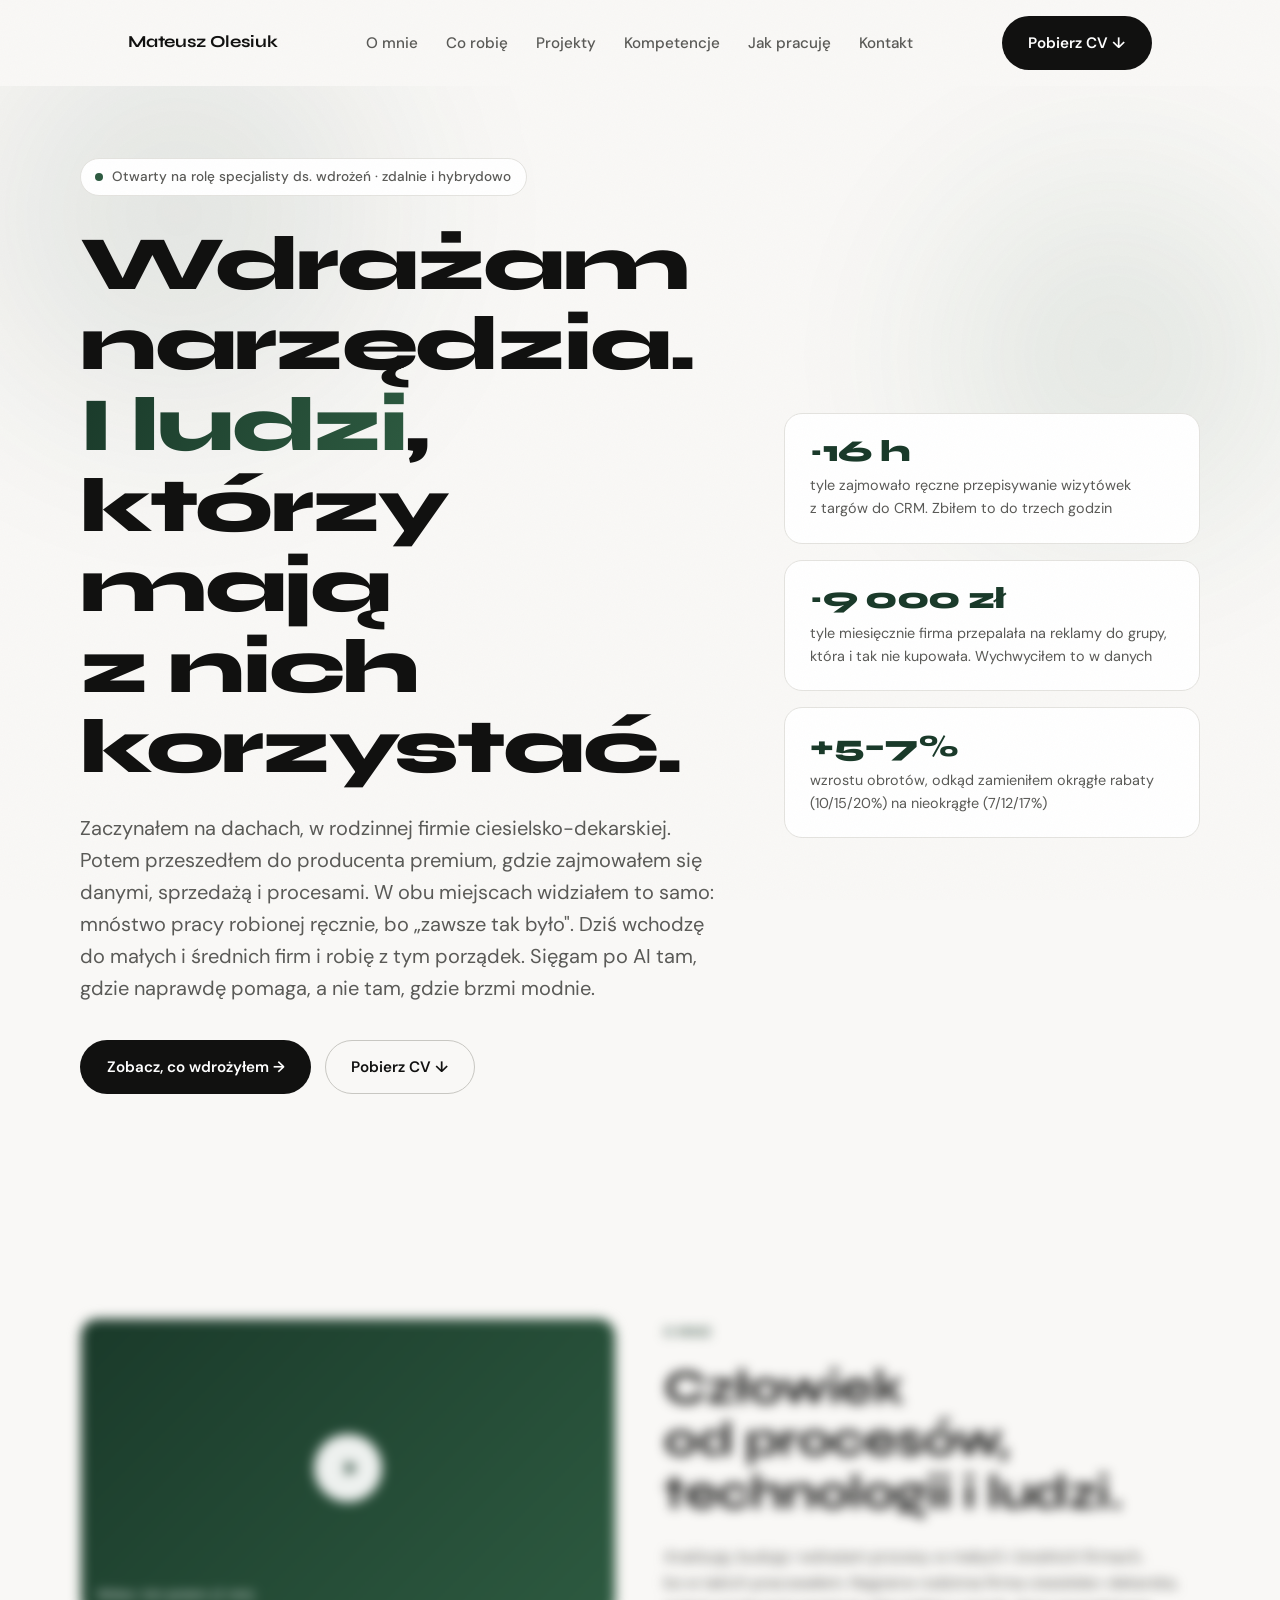
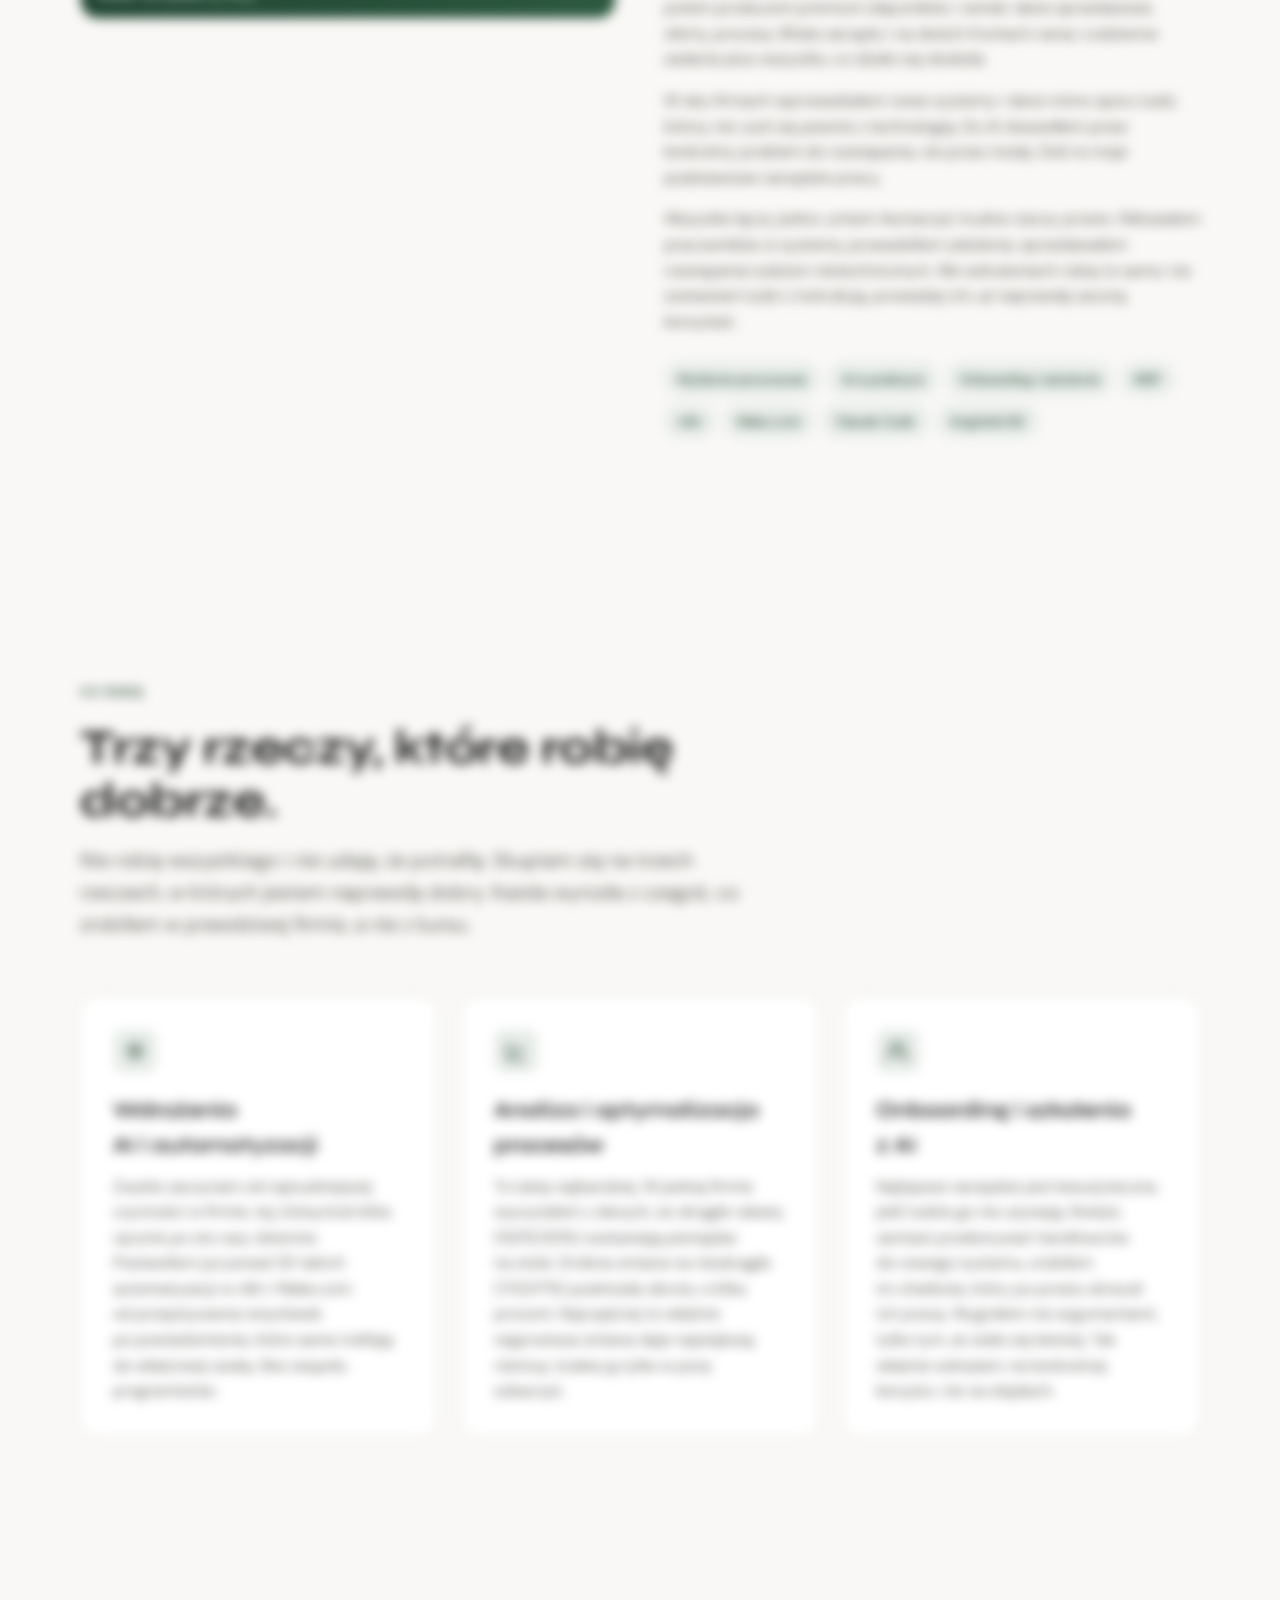
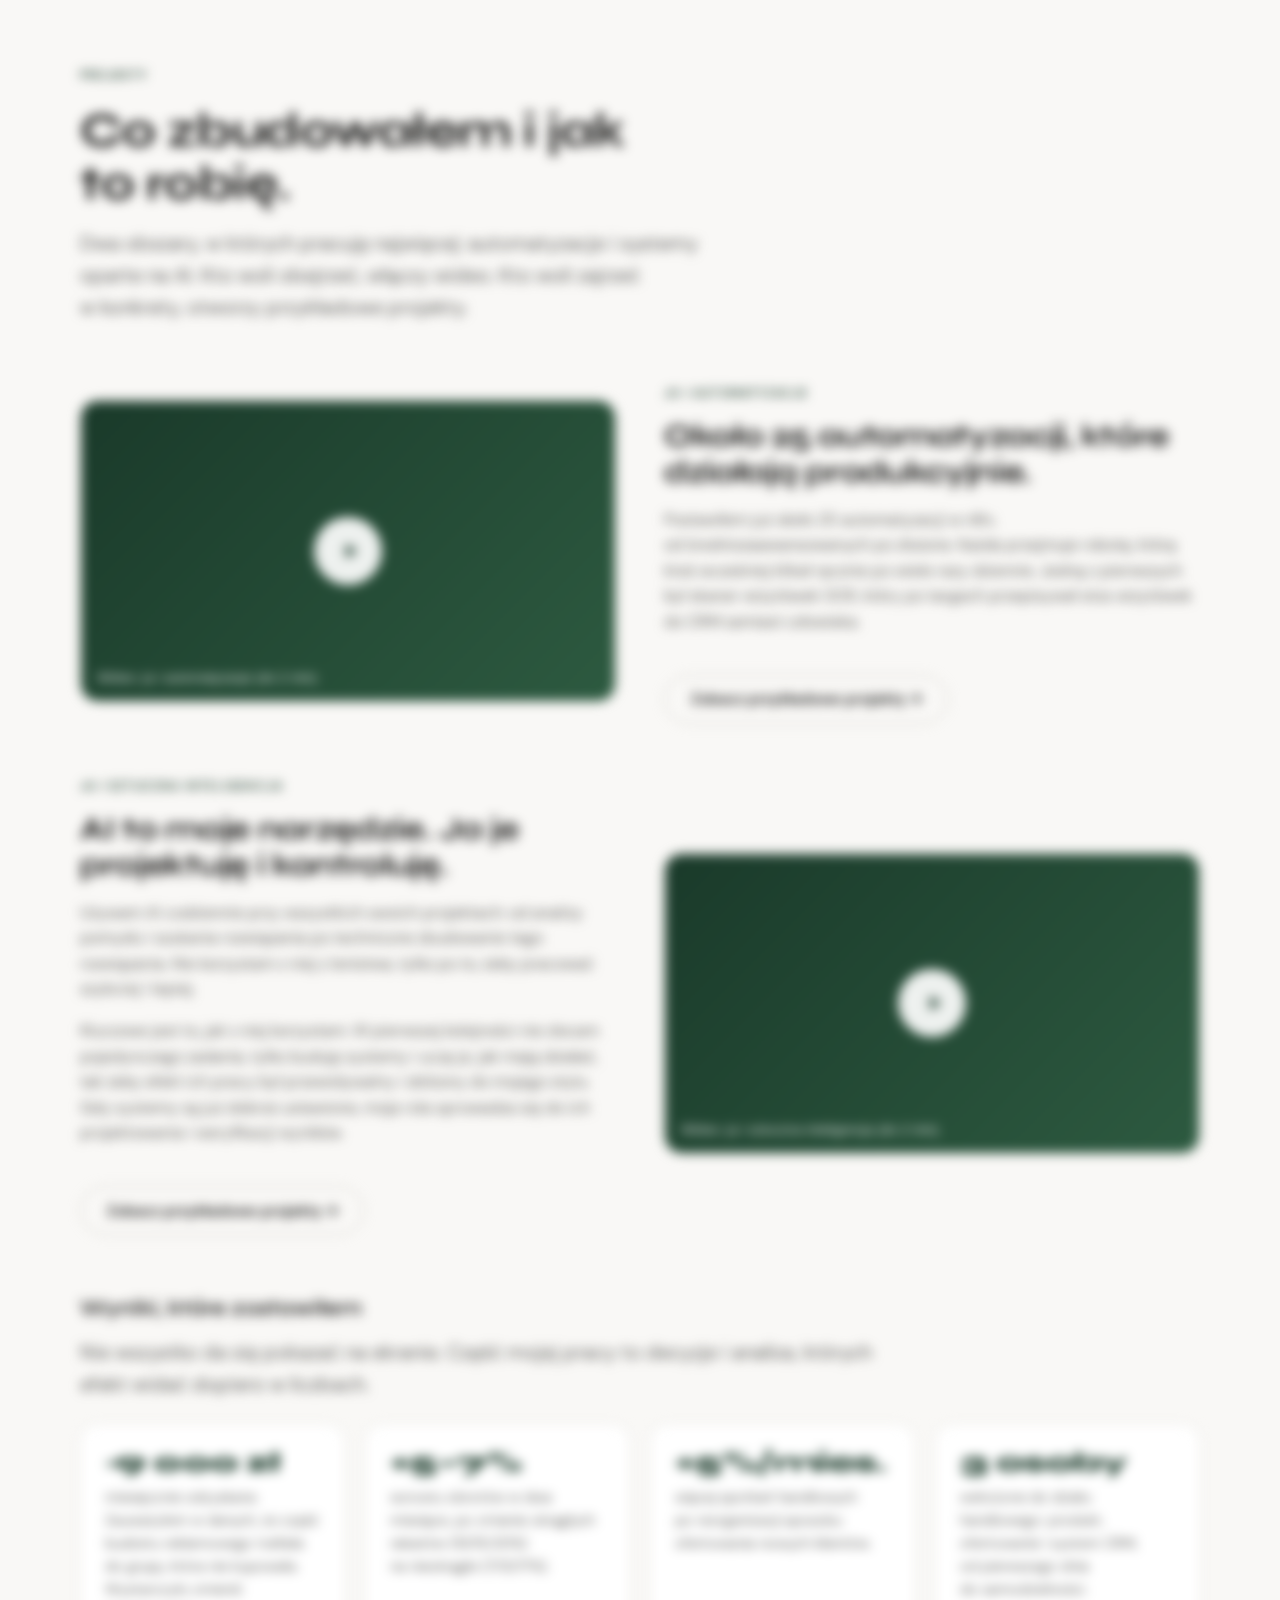
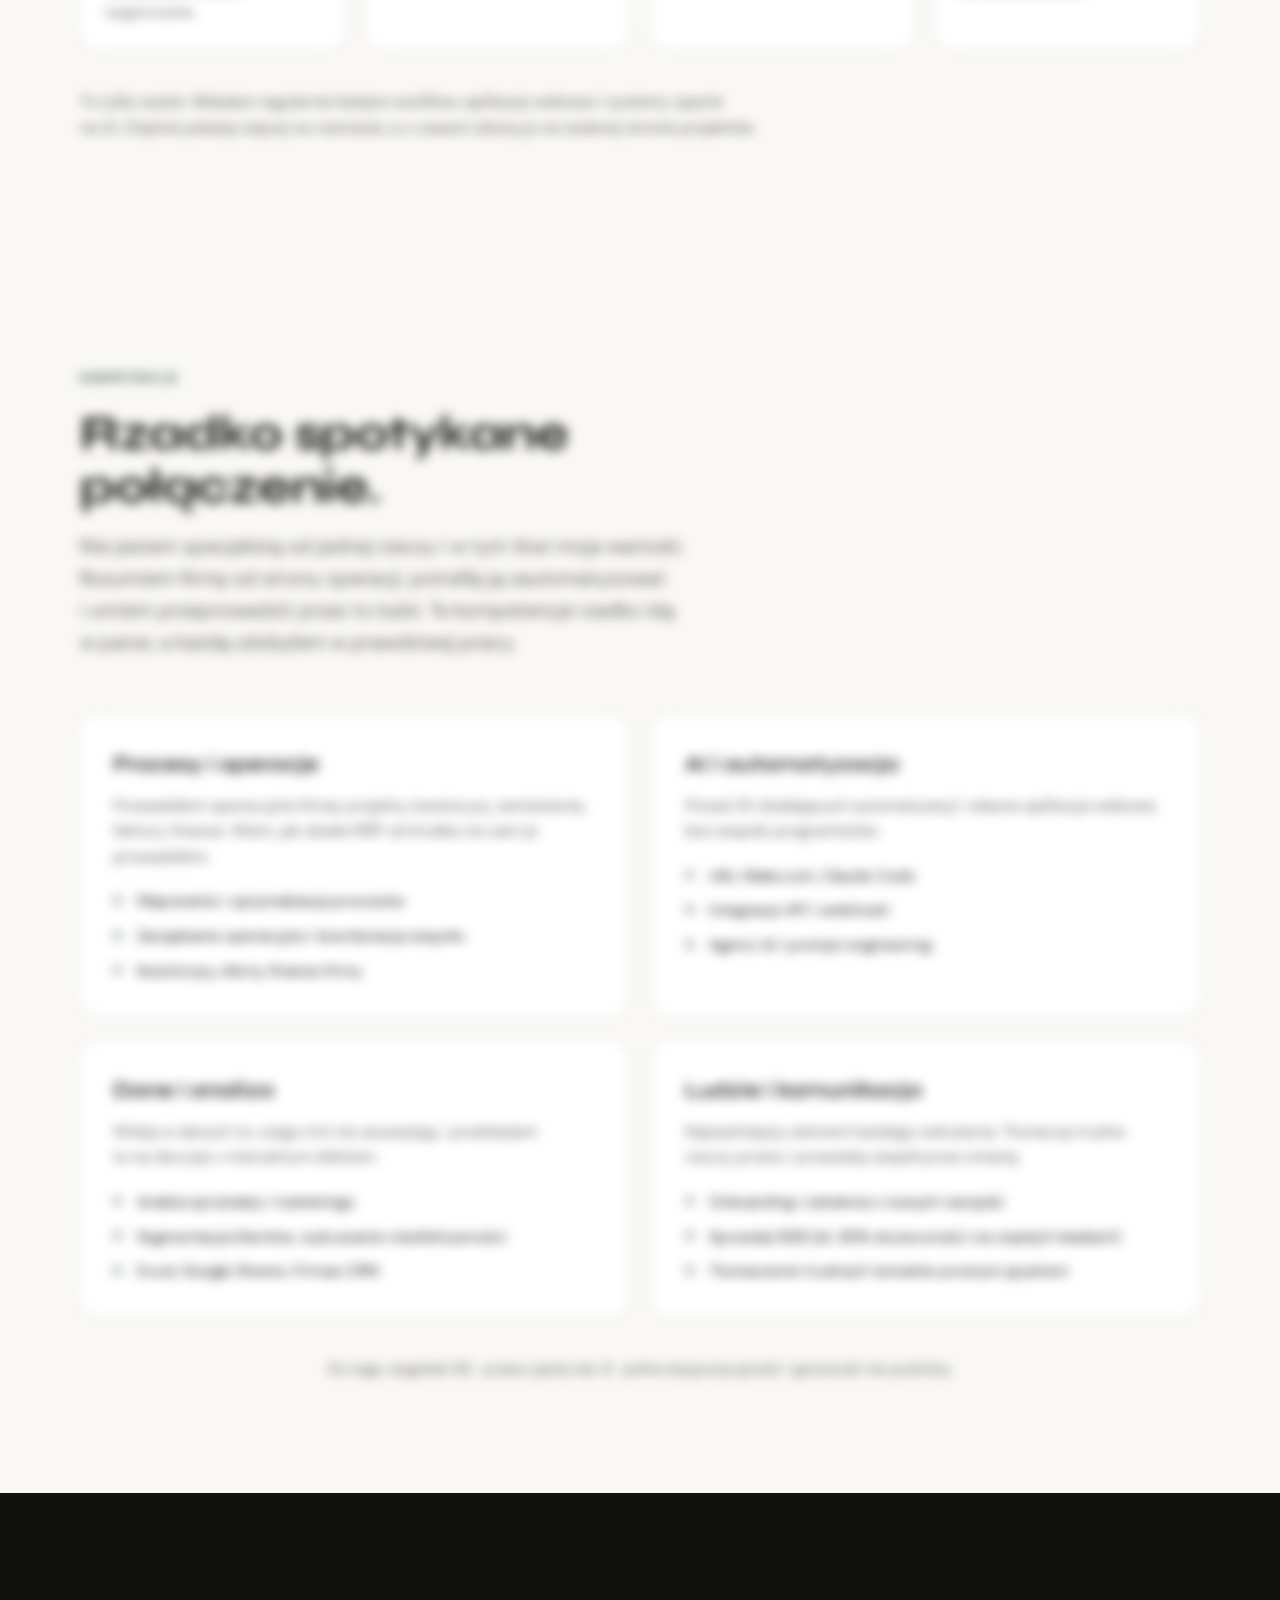
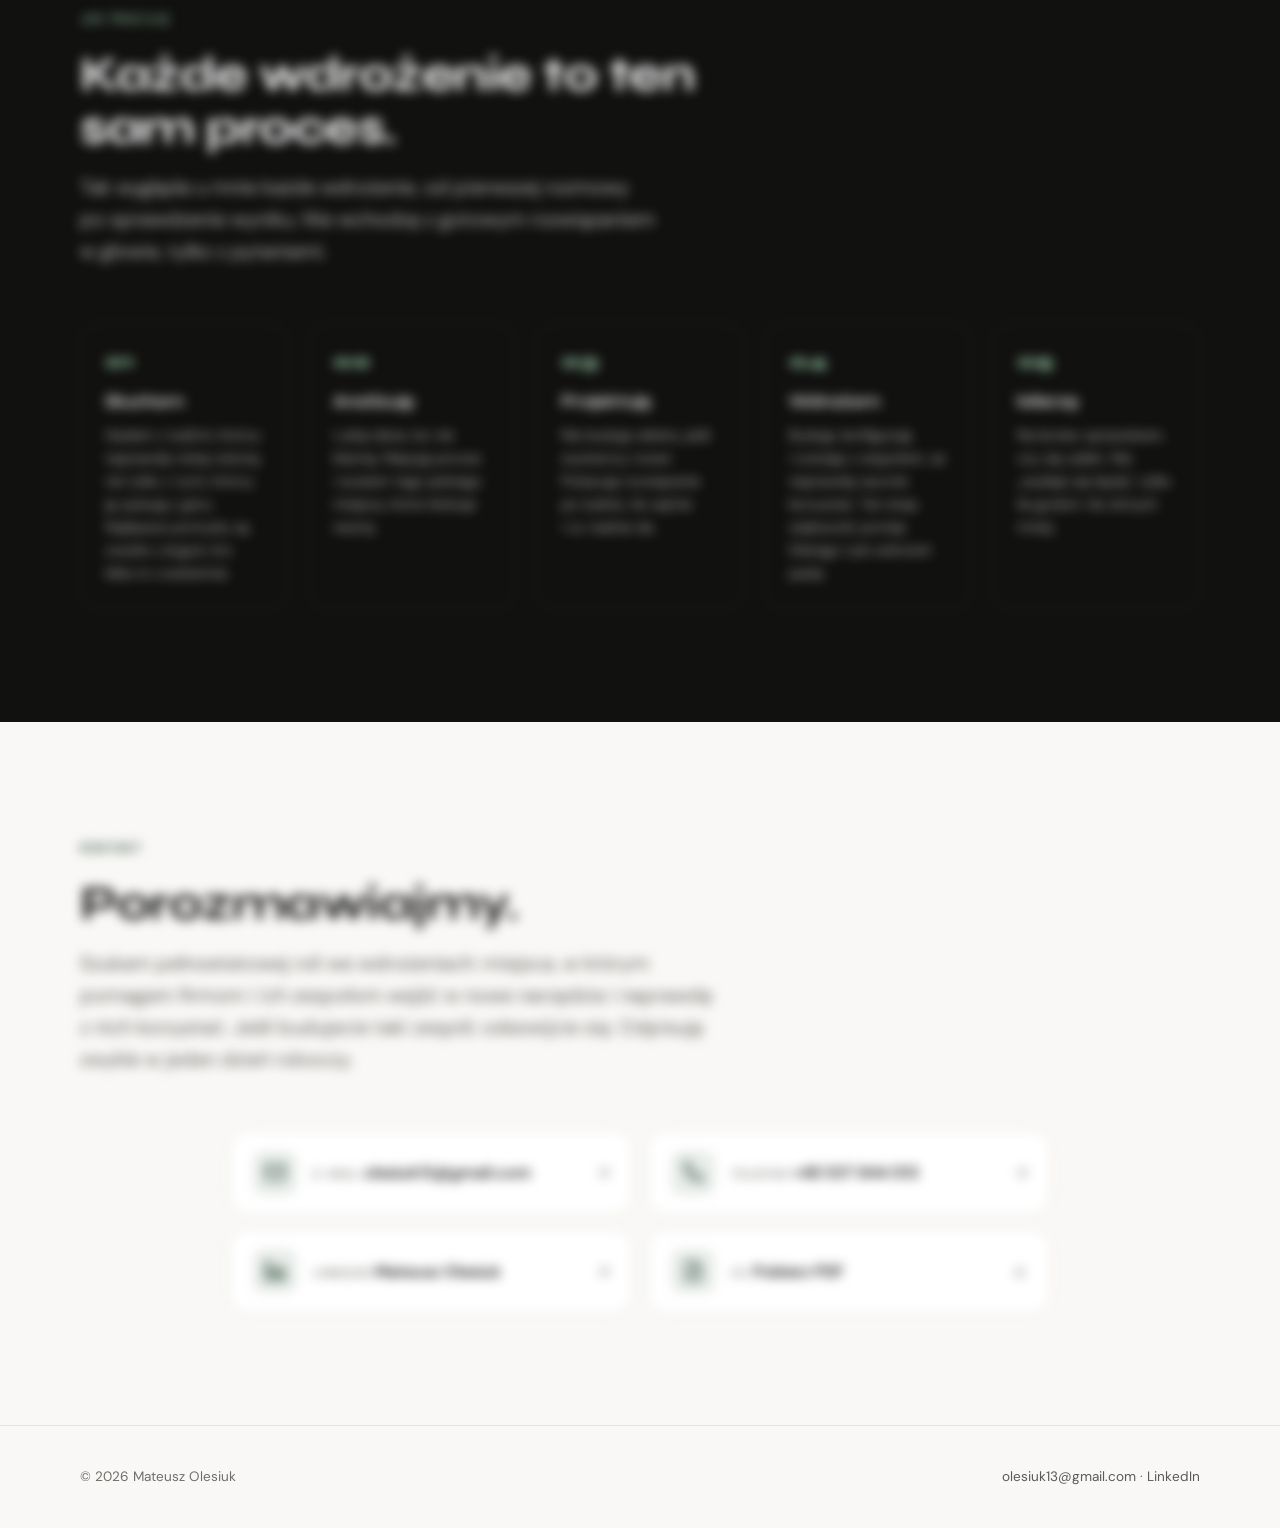
==== index.html @ dc086003 "content: wyostrzona teza w O mnie i odchudzony opis sekcji Co-Authored-By: Claude Opus 4.8 (1M conte" ====
<!doctype html>
<html lang="pl">
<head>
  <meta charset="utf-8">
  <meta name="viewport" content="width=device-width, initial-scale=1">
  <script>document.documentElement.classList.add('js');</script>
  <link rel="icon" type="image/svg+xml" href="assets/favicon.svg">
  <meta name="theme-color" content="#F9F8F6">

  <title>Mateusz Olesiuk — specjalista ds.&nbsp;wdrożeń AI&nbsp;i&nbsp;automatyzacji</title>
  <meta name="description" content="Specjalista ds. wdrożeń i automatyzacji w MŚP. Wdrażam narzędzia i przeprowadzam zespoły przez zmianę tak, żeby ludzie naprawdę zaczęli z nich korzystać. Szukam pełnoetatowej roli.">
  <meta name="author" content="Mateusz Olesiuk">

  <!-- Open Graph -->
  <meta property="og:type" content="website">
  <meta property="og:title" content="Mateusz Olesiuk — specjalista ds. wdrożeń AI i automatyzacji">
  <meta property="og:description" content="Wdrażam narzędzia i przeprowadzam zespoły przez zmianę tak, żeby ludzie naprawdę zaczęli z nich korzystać. Szukam pełnoetatowej roli we wdrożeniach.">
  <meta property="og:locale" content="pl_PL">
  <!-- TODO: dodać assets/img/og-image.jpg (1200×630) i odkomentować -->
  <!-- <meta property="og:image" content="assets/img/og-image.jpg"> -->
  <meta name="twitter:card" content="summary_large_image">

  <!-- Fonty -->
  <link rel="preconnect" href="https://fonts.googleapis.com">
  <link rel="preconnect" href="https://fonts.gstatic.com" crossorigin>
  <link href="https://fonts.googleapis.com/css2?family=Syne:wght@600;700;800&family=DM+Sans:opsz,wght@9..40,400;9..40,500;9..40,600&display=swap" rel="stylesheet">

  <link rel="stylesheet" href="style.css">

  <script type="application/ld+json">
  {
    "@context": "https://schema.org",
    "@type": "Person",
    "name": "Mateusz Olesiuk",
    "jobTitle": "Specjalista ds. wdrożeń AI i automatyzacji",
    "description": "Wdrażam narzędzia i automatyzacje w małych i średnich firmach oraz przeprowadzam zespoły przez zmianę.",
    "email": "mailto:olesiuk13@gmail.com",
    "telephone": "+48537844013",
    "address": { "@type": "PostalAddress", "addressLocality": "Biłgoraj", "addressCountry": "PL" },
    "knowsLanguage": ["pl", "en"],
    "sameAs": ["https://www.linkedin.com/in/mateusz-olesiuk-39589b241/"]
  }
  </script>
</head>
<body>
  <a class="skip-link" href="#main">Przejdź do treści</a>

  <!-- ============================ NAV ============================ -->
  <header class="nav">
    <div class="nav__inner">
      <a class="nav__brand" href="#top">Mateusz Olesiuk</a>
      <nav class="nav__menu" aria-label="Główna nawigacja">
        <ul class="nav__links" id="nav-links">
          <li><a href="#o-mnie">O&nbsp;mnie</a></li>
          <li><a href="#co-robie">Co&nbsp;robię</a></li>
          <li><a href="#projekty">Projekty</a></li>
          <li><a href="#kompetencje">Kompetencje</a></li>
          <li><a href="#jak-pracuje">Jak&nbsp;pracuję</a></li>
          <li><a href="#kontakt">Kontakt</a></li>
        </ul>
      </nav>
      <div class="nav__actions">
        <a class="btn btn-primary" href="assets/cv/cv-mateusz-olesiuk.pdf" download="__Mateusz-Olesiuk-CV.pdf">Pobierz CV&nbsp;↓</a>
        <button class="nav__toggle" type="button" aria-label="Otwórz menu" aria-expanded="false" aria-controls="nav-links">
          <span aria-hidden="true"></span><span aria-hidden="true"></span><span aria-hidden="true"></span>
        </button>
      </div>
    </div>
  </header>

  <main id="main">
    <span id="top"></span>

    <!-- ============================ HERO ============================ -->
    <section class="hero" aria-labelledby="hero-title">
      <div class="hero__bg" aria-hidden="true">
        <span class="hero__aurora"></span>
        <span class="hero__glow"></span>
      </div>
      <div class="container hero__grid">
        <div class="hero__intro">
          <span class="eyebrow" data-reveal style="--d:1"><span class="dot" aria-hidden="true"></span> Otwarty na&nbsp;rolę specjalisty ds.&nbsp;wdrożeń&nbsp;· zdalnie i&nbsp;hybrydowo</span>
          <h1 id="hero-title" data-reveal style="--d:2">Wdrażam narzędzia. <span class="accent">I&nbsp;ludzi</span>, którzy mają z&nbsp;nich korzystać.</h1>
          <p class="lead" data-reveal style="--d:3">Zaczynałem na&nbsp;dachach, w&nbsp;rodzinnej firmie ciesielsko-dekarskiej. Potem przeszedłem do&nbsp;producenta premium, gdzie zajmowałem się danymi, sprzedażą i&nbsp;procesami. W&nbsp;obu miejscach widziałem to&nbsp;samo: mnóstwo pracy robionej ręcznie, bo&nbsp;„zawsze tak było". Dziś wchodzę do&nbsp;małych i&nbsp;średnich firm i&nbsp;robię z&nbsp;tym porządek. Sięgam po&nbsp;AI tam, gdzie naprawdę pomaga, a&nbsp;nie tam, gdzie brzmi modnie.</p>
          <div class="hero__cta" data-reveal style="--d:4">
            <a class="btn btn-primary" href="#projekty">Zobacz, co wdrożyłem&nbsp;→</a>
            <a class="btn btn-secondary" href="assets/cv/cv-mateusz-olesiuk.pdf" download="__Mateusz-Olesiuk-CV.pdf">Pobierz CV&nbsp;↓</a>
          </div>
        </div>
        <div class="stats" data-reveal style="--d:5">
          <div class="stat">
            <div class="stat__num" data-count="16" data-prefix="~" data-suffix="&nbsp;h">~16&nbsp;h</div>
            <div class="stat__desc">tyle zajmowało ręczne przepisywanie wizytówek z&nbsp;targów do&nbsp;CRM. Zbiłem to&nbsp;do&nbsp;trzech godzin</div>
          </div>
          <div class="stat">
            <div class="stat__num" data-count="9000" data-thousands data-prefix="~" data-suffix="&nbsp;zł">~9&nbsp;000&nbsp;zł</div>
            <div class="stat__desc">tyle miesięcznie firma przepalała na&nbsp;reklamy do&nbsp;grupy, która i&nbsp;tak nie kupowała. Wychwyciłem to&nbsp;w&nbsp;danych</div>
          </div>
          <div class="stat">
            <div class="stat__num" data-count="5-7" data-prefix="+" data-suffix="%">+5–7%</div>
            <div class="stat__desc">wzrostu obrotów, odkąd zamieniłem okrągłe rabaty (10/15/20%) na&nbsp;nieokrągłe (7/12/17%)</div>
          </div>
        </div>
      </div>
    </section>

    <!-- ============================ O MNIE ============================ -->
    <section id="o-mnie" aria-labelledby="o-mnie-title">
      <div class="container">
        <div class="about__grid">
          <div class="reveal">
            <button class="video-trigger" data-yt="VIDEO_ID" type="button" aria-label="Odtwórz wideo: kim jestem">
              <!-- TODO: poster wideo — <img src="assets/img/intro-poster.jpg" alt="" width="800" height="450"> -->
              <span class="play" aria-hidden="true">
                <svg viewBox="0 0 24 24" fill="currentColor"><path d="M8 5v14l11-7z"/></svg>
              </span>
              <span class="video-label">Wideo: kim jestem (2&nbsp;min)</span>
            </button>
          </div>
          <div class="about__text reveal">
            <span class="label">O&nbsp;mnie</span>
            <h2 id="o-mnie-title">Człowiek od&nbsp;procesów, technologii i&nbsp;ludzi.</h2>
            <p style="margin-top:1.5rem">Analizuję, buduję i&nbsp;wdrażam procesy w&nbsp;małych i&nbsp;średnich firmach, bo&nbsp;w&nbsp;takich pracowałem. Najpierw rodzinna firma ciesielsko-dekarska, potem producent premium włączników i&nbsp;ramek: dane sprzedażowe, oferty, procesy. Blisko zarządu i&nbsp;na&nbsp;dwóch frontach naraz: codzienne zadania plus wszystko, co działo się dookoła.</p>
            <p>W&nbsp;obu firmach wprowadzałem nowe systemy i&nbsp;dane mimo oporu ludzi, którzy nie czuli się pewnie z&nbsp;technologią. Do&nbsp;AI doszedłem przez konkretny problem do&nbsp;rozwiązania, nie przez modę. Dziś to&nbsp;moje podstawowe narzędzie pracy.</p>
            <p>Wszystko łączy jedno: umiem tłumaczyć trudne rzeczy prosto. Wdrażałem pracowników w&nbsp;systemy, prowadziłem szkolenia, sprzedawałem rozwiązania ludziom nietechnicznym. We&nbsp;wdrożeniach robię to&nbsp;samo: nie zostawiam ludzi z&nbsp;instrukcją, prowadzę ich, aż naprawdę zaczną korzystać.</p>
            <ul class="tags" aria-label="Kompetencje">
              <li class="tag">Myślenie procesowe</li>
              <li class="tag">AI&nbsp;w&nbsp;praktyce</li>
              <li class="tag">Onboarding i&nbsp;szkolenia</li>
              <li class="tag">MŚP</li>
              <li class="tag">n8n</li>
              <li class="tag">Make.com</li>
              <li class="tag">Claude Code</li>
              <li class="tag">Angielski B2</li>
            </ul>
          </div>
        </div>
      </div>
    </section>

    <!-- ============================ CO ROBIĘ ============================ -->
    <section id="co-robie" aria-labelledby="co-robie-title">
      <div class="container">
        <div class="section-head reveal">
          <span class="label">Co&nbsp;robię</span>
          <h2 id="co-robie-title">Trzy rzeczy, które robię dobrze.</h2>
          <p class="lead" style="margin-top:1rem">Nie robię wszystkiego i&nbsp;nie udaję, że potrafię. Skupiam się na&nbsp;trzech rzeczach, w&nbsp;których jestem naprawdę dobry. Każda wyrosła z&nbsp;czegoś, co zrobiłem w&nbsp;prawdziwej firmie, a&nbsp;nie z&nbsp;kursu.</p>
        </div>
        <div class="grid-3">
          <article class="card reveal">
            <div class="card__icon" aria-hidden="true">
              <svg viewBox="0 0 24 24" fill="none" stroke="currentColor" stroke-width="1.8" stroke-linecap="round" stroke-linejoin="round"><path d="M12 2v4M12 18v4M2 12h4M18 12h4M5 5l3 3M16 16l3 3M19 5l-3 3M8 16l-3 3"/><circle cx="12" cy="12" r="3"/></svg>
            </div>
            <h3>Wdrożenia AI&nbsp;i&nbsp;automatyzacji</h3>
            <p>Zwykle zaczynam od&nbsp;najnudniejszej czynności w&nbsp;firmie, tej, którą ktoś klika ręcznie po&nbsp;sto razy dziennie. Postawiłem już ponad 20&nbsp;takich automatyzacji w&nbsp;n8n i&nbsp;Make.com: od&nbsp;przepisywania wizytówek po&nbsp;powiadomienia, które same trafiają do&nbsp;właściwej osoby. Bez zespołu programistów.</p>
          </article>
          <article class="card reveal">
            <div class="card__icon" aria-hidden="true">
              <svg viewBox="0 0 24 24" fill="none" stroke="currentColor" stroke-width="1.8" stroke-linecap="round" stroke-linejoin="round"><path d="M3 3v18h18"/><path d="M7 14l4-4 3 3 5-6"/></svg>
            </div>
            <h3>Analiza i&nbsp;optymalizacja procesów</h3>
            <p>To lubię najbardziej. W&nbsp;jednej firmie wyczytałem z&nbsp;danych, że okrągłe rabaty (10/15/20%) zostawiają pieniądze na&nbsp;stole. Drobna zmiana na&nbsp;nieokrągłe (7/12/17%) podniosła obroty o&nbsp;kilka procent. Najczęściej to&nbsp;właśnie najprostsza zmiana daje największą różnicę, trzeba ją tylko w&nbsp;porę zobaczyć.</p>
          </article>
          <article class="card reveal">
            <div class="card__icon" aria-hidden="true">
              <svg viewBox="0 0 24 24" fill="none" stroke="currentColor" stroke-width="1.8" stroke-linecap="round" stroke-linejoin="round"><path d="M17 21v-2a4 4 0 0 0-4-4H5a4 4 0 0 0-4 4v2"/><circle cx="9" cy="7" r="4"/><path d="M23 21v-2a4 4 0 0 0-3-3.87M16 3.13a4 4 0 0 1 0 7.75"/></svg>
            </div>
            <h3>Onboarding i&nbsp;szkolenia z&nbsp;AI</h3>
            <p>Najlepsze narzędzie jest bezużyteczne, jeśli ludzie go nie używają. Kiedyś, zamiast przekonywać handlowców do&nbsp;nowego systemu, zrobiłem im&nbsp;chatbota, który po&nbsp;prostu skracał ich pracę. Wygrałem nie argumentami, tylko tym, że stało się łatwiej. Tak właśnie wdrażam: na&nbsp;konkretnej korzyści, nie na&nbsp;slajdach.</p>
          </article>
        </div>
      </div>
    </section>

    <!-- ============================ PROJEKTY (filmy 2 i 3) ============================ -->
    <section id="projekty" aria-labelledby="projekty-title">
      <div class="container">
        <div class="section-head reveal">
          <span class="label">Projekty</span>
          <h2 id="projekty-title">Co zbudowałem i&nbsp;jak to&nbsp;robię.</h2>
          <p class="lead" style="margin-top:1rem">Dwa obszary, w&nbsp;których pracuję najwięcej: automatyzacje i&nbsp;systemy oparte na&nbsp;AI. Kto woli obejrzeć, włączy wideo. Kto woli zajrzeć w&nbsp;konkrety, otworzy przykładowe projekty.</p>
        </div>

        <!-- Film 2 — Ja i automatyzacje -->
        <div class="film reveal">
          <div class="film__media">
            <button class="video-trigger" data-yt="VIDEO_ID" type="button" aria-label="Odtwórz wideo: ja i automatyzacje">
              <span class="play" aria-hidden="true"><svg viewBox="0 0 24 24" fill="currentColor"><path d="M8 5v14l11-7z"/></svg></span>
              <span class="video-label">Wideo: ja i&nbsp;automatyzacje (do&nbsp;2&nbsp;min)</span>
            </button>
          </div>
          <div class="film__text">
            <span class="label">Ja i&nbsp;automatyzacje</span>
            <h3>Około 25&nbsp;automatyzacji, które działają produkcyjnie.</h3>
            <p>Postawiłem już około 25&nbsp;automatyzacji w&nbsp;n8n, od&nbsp;średniozaawansowanych po&nbsp;złożone. Każda przejmuje robotę, którą ktoś wcześniej klikał ręcznie po&nbsp;wiele razy dziennie. Jedną z&nbsp;pierwszych był skaner wizytówek OCR, który po&nbsp;targach przepisywał stos wizytówek do&nbsp;CRM zamiast człowieka.</p>
            <button class="btn btn-secondary proj-open" type="button" data-projects="data-automatyzacje" aria-haspopup="dialog">Zobacz przykładowe projekty&nbsp;→</button>
          </div>
        </div>

        <!-- Film 3 — Ja i sztuczna inteligencja -->
        <div class="film film--reverse reveal">
          <div class="film__media">
            <button class="video-trigger" data-yt="VIDEO_ID" type="button" aria-label="Odtwórz wideo: ja i sztuczna inteligencja">
              <span class="play" aria-hidden="true"><svg viewBox="0 0 24 24" fill="currentColor"><path d="M8 5v14l11-7z"/></svg></span>
              <span class="video-label">Wideo: ja i&nbsp;sztuczna inteligencja (do&nbsp;2&nbsp;min)</span>
            </button>
          </div>
          <div class="film__text">
            <span class="label">Ja i&nbsp;sztuczna inteligencja</span>
            <h3>AI to&nbsp;moje narzędzie. Ja je projektuję i&nbsp;kontroluję.</h3>
            <p>Używam AI codziennie przy&nbsp;wszystkich swoich projektach: od&nbsp;analizy pomysłu i&nbsp;szukania rozwiązania po&nbsp;techniczne zbudowanie tego rozwiązania. Nie korzystam z&nbsp;niej z&nbsp;lenistwa, tylko po&nbsp;to, żeby pracować szybciej i&nbsp;lepiej.</p>
            <p>Kluczowe jest to, <em>jak</em> z&nbsp;niej korzystam. W&nbsp;pierwszej kolejności nie zlecam pojedynczego zadania, tylko buduję systemy i&nbsp;uczę je, jak mają działać, tak żeby efekt ich pracy był przewidywalny i&nbsp;zbliżony do&nbsp;mojego stylu. Gdy systemy są już dobrze ustawione, moja rola sprowadza się do&nbsp;ich projektowania i&nbsp;weryfikacji wyników.</p>
            <button class="btn btn-secondary proj-open" type="button" data-projects="data-ai" aria-haspopup="dialog">Zobacz przykładowe projekty&nbsp;→</button>
          </div>
        </div>

        <h3 class="results__title reveal">Wyniki, które zostawiłem</h3>
        <p class="lead reveal" style="margin-top:.6rem">Nie wszystko da się pokazać na&nbsp;ekranie. Część mojej pracy to&nbsp;decyzje i&nbsp;analiza, których efekt widać dopiero w&nbsp;liczbach.</p>
        <div class="results-grid reveal">
          <div class="result"><div class="result__num">~9&nbsp;000&nbsp;zł</div><div class="result__desc">miesięcznie odzyskane. Zauważyłem w&nbsp;danych, że część budżetu reklamowego trafiała do&nbsp;grupy, która nie kupowała. Wystarczyło zmienić targetowanie.</div></div>
          <div class="result"><div class="result__num">+5–7%</div><div class="result__desc">wzrostu obrotów w&nbsp;dwa miesiące, po&nbsp;zmianie okrągłych rabatów (10/15/20%) na&nbsp;nieokrągłe (7/12/17%).</div></div>
          <div class="result"><div class="result__num">+5%/mies.</div><div class="result__desc">więcej spotkań handlowych po&nbsp;reorganizacji sposobu ofertowania nowych klientów.</div></div>
          <div class="result"><div class="result__num">3&nbsp;osoby</div><div class="result__desc">wdrożone do&nbsp;działu handlowego: produkt, ofertowanie i&nbsp;system CRM, od&nbsp;pierwszego dnia do&nbsp;samodzielności.</div></div>
        </div>

        <p class="more-projects reveal">To tylko wybór. Składam regularnie kolejne workflow, aplikacje webowe i&nbsp;systemy oparte na&nbsp;AI. Chętnie pokażę więcej na&nbsp;rozmowie, a&nbsp;z&nbsp;czasem zbiorę je na&nbsp;osobnej stronie projektów.</p>
      </div>
    </section>

    <!-- ============================ KOMPETENCJE ============================ -->
    <section id="kompetencje" aria-labelledby="kompetencje-title">
      <div class="container">
        <div class="section-head reveal">
          <span class="label">Kompetencje</span>
          <h2 id="kompetencje-title">Rzadko spotykane połączenie.</h2>
          <p class="lead" style="margin-top:1rem">Nie jestem specjalistą od&nbsp;jednej rzeczy i&nbsp;w&nbsp;tym tkwi moja wartość. Rozumiem firmę od&nbsp;strony operacji, potrafię ją zautomatyzować i&nbsp;umiem przeprowadzić przez to&nbsp;ludzi. Te kompetencje rzadko idą w&nbsp;parze, a&nbsp;każdą zdobyłem w&nbsp;prawdziwej pracy.</p>
        </div>
        <div class="grid-2">
          <article class="card skill reveal">
            <h3>Procesy i&nbsp;operacje</h3>
            <p>Prowadziłem operacyjnie firmę: projekty, kosztorysy, zamówienia, faktury, finanse. Wiem, jak działa MŚP od&nbsp;środka, bo&nbsp;sam je prowadziłem.</p>
            <ul class="skill-list">
              <li>Mapowanie i&nbsp;optymalizacja procesów</li>
              <li>Zarządzanie operacyjne i&nbsp;koordynacja zespołu</li>
              <li>Kosztorysy, oferty, finanse firmy</li>
            </ul>
          </article>
          <article class="card skill reveal">
            <h3>AI i&nbsp;automatyzacja</h3>
            <p>Ponad 25&nbsp;działających automatyzacji i&nbsp;własne aplikacje webowe, bez zespołu programistów.</p>
            <ul class="skill-list">
              <li>n8n, Make.com, Claude Code</li>
              <li>Integracje API i&nbsp;webhooki</li>
              <li>Agenci AI i&nbsp;prompt engineering</li>
            </ul>
          </article>
          <article class="card skill reveal">
            <h3>Dane i&nbsp;analiza</h3>
            <p>Widzę w&nbsp;danych to, czego inni nie zauważają, i&nbsp;przekładam to&nbsp;na&nbsp;decyzje z&nbsp;mierzalnym efektem.</p>
            <ul class="skill-list">
              <li>Analiza sprzedaży i&nbsp;marketingu</li>
              <li>Segmentacja klientów, wykrywanie nieefektywności</li>
              <li>Excel, Google Sheets, Firmao CRM</li>
            </ul>
          </article>
          <article class="card skill reveal">
            <h3>Ludzie i&nbsp;komunikacja</h3>
            <p>Najważniejszy element każdego wdrożenia. Tłumaczę trudne rzeczy prosto i&nbsp;prowadzę zespół przez zmianę.</p>
            <ul class="skill-list">
              <li>Onboarding i&nbsp;szkolenia z&nbsp;nowych narzędzi</li>
              <li>Sprzedaż B2B (ok.&nbsp;80% skuteczności na&nbsp;ciepłych leadach)</li>
              <li>Tłumaczenie trudnych tematów prostym językiem</li>
            </ul>
          </article>
        </div>
        <p class="section-meta reveal">Do tego: angielski B2&nbsp;· prawo jazdy kat.&nbsp;B&nbsp;· pełna dyspozycyjność i&nbsp;gotowość do&nbsp;podróży.</p>
      </div>
    </section>

    <!-- ============================ JAK PRACUJĘ ============================ -->
    <section id="jak-pracuje" class="section-dark" aria-labelledby="jak-pracuje-title">
      <div class="container">
        <div class="section-head reveal">
          <span class="label">Jak&nbsp;pracuję</span>
          <h2 id="jak-pracuje-title">Każde wdrożenie to&nbsp;ten sam proces.</h2>
          <p class="lead" style="margin-top:1rem">Tak wygląda u&nbsp;mnie każde wdrożenie, od&nbsp;pierwszej rozmowy po&nbsp;sprawdzenie wyniku. Nie wchodzę z&nbsp;gotowym rozwiązaniem w&nbsp;głowie, tylko z&nbsp;pytaniami.</p>
        </div>
        <div class="steps-work">
          <div class="work-step reveal">
            <div class="work-step__num">01</div>
            <h3>Słucham</h3>
            <p>Gadam z&nbsp;ludźmi, którzy naprawdę robią robotę, nie tylko z&nbsp;tymi, którzy ją opisują z&nbsp;góry. Najlepsze pomysły są zwykle u&nbsp;kogoś, kto klika to&nbsp;codziennie.</p>
          </div>
          <div class="work-step reveal">
            <div class="work-step__num">02</div>
            <h3>Analizuję</h3>
            <p>Lubię dane, bo&nbsp;nie kłamią. Mapuję proces i&nbsp;szukam tego jednego miejsca, które blokuje resztę.</p>
          </div>
          <div class="work-step reveal">
            <div class="work-step__num">03</div>
            <h3>Projektuję</h3>
            <p>Nie buduję rakiety, jeśli wystarczy rower. Pokazuję rozwiązanie po&nbsp;ludzku: ile zajmie i&nbsp;co realnie da.</p>
          </div>
          <div class="work-step reveal">
            <div class="work-step__num">04</div>
            <h3>Wdrażam</h3>
            <p>Buduję, konfiguruję i&nbsp;zostaję z&nbsp;zespołem, aż naprawdę zacznie korzystać. Ten etap większość pomija. Dlatego tyle wdrożeń pada.</p>
          </div>
          <div class="work-step reveal">
            <div class="work-step__num">05</div>
            <h3>Mierzę</h3>
            <p>Na koniec sprawdzam, czy się udało. Nie „wydaje się lepiej", tylko ile godzin i&nbsp;ile złotych mniej.</p>
          </div>
        </div>
      </div>
    </section>

    <!-- ============================ KONTAKT ============================ -->
    <section id="kontakt" aria-labelledby="kontakt-title">
      <div class="container">
        <div class="section-head reveal">
          <span class="label">Kontakt</span>
          <h2 id="kontakt-title">Porozmawiajmy.</h2>
          <p class="lead" style="margin-top:1rem">Szukam pełnoetatowej roli we&nbsp;wdrożeniach: miejsca, w&nbsp;którym pomagam firmom i&nbsp;ich zespołom wejść w&nbsp;nowe narzędzia i&nbsp;naprawdę z&nbsp;nich korzystać. Jeśli budujecie taki zespół, odezwijcie się. Odpisuję zwykle w&nbsp;jeden dzień roboczy.</p>
        </div>
        <div class="contact__links reveal">
          <a class="contact-card" href="mailto:olesiuk13@gmail.com">
            <span class="card__icon" aria-hidden="true"><svg viewBox="0 0 24 24" fill="none" stroke="currentColor" stroke-width="1.8" stroke-linecap="round" stroke-linejoin="round"><rect x="2" y="4" width="20" height="16" rx="2"/><path d="m22 7-10 6L2 7"/></svg></span>
            <span class="contact-card__meta">
              <span class="contact-card__label">E-mail</span>
              <span class="contact-card__value">olesiuk13@gmail.com</span>
            </span>
            <span class="contact-card__arrow" aria-hidden="true">→</span>
          </a>
          <a class="contact-card" href="tel:+48537844013">
            <span class="card__icon" aria-hidden="true"><svg viewBox="0 0 24 24" fill="none" stroke="currentColor" stroke-width="1.8" stroke-linecap="round" stroke-linejoin="round"><path d="M22 16.92v3a2 2 0 0 1-2.18 2 19.79 19.79 0 0 1-8.63-3.07 19.5 19.5 0 0 1-6-6 19.79 19.79 0 0 1-3.07-8.67A2 2 0 0 1 4.11 2h3a2 2 0 0 1 2 1.72c.13.81.36 1.6.7 2.34a2 2 0 0 1-.45 2.11L8.09 9.91a16 16 0 0 0 6 6l1.27-1.27a2 2 0 0 1 2.11-.45c.74.34 1.53.57 2.34.7A2 2 0 0 1 22 16.92z"/></svg></span>
            <span class="contact-card__meta">
              <span class="contact-card__label">Telefon</span>
              <span class="contact-card__value">+48&nbsp;537&nbsp;844&nbsp;013</span>
            </span>
            <span class="contact-card__arrow" aria-hidden="true">→</span>
          </a>
          <a class="contact-card" href="https://www.linkedin.com/in/mateusz-olesiuk-39589b241/" target="_blank" rel="noopener">
            <span class="card__icon" aria-hidden="true"><svg viewBox="0 0 24 24" fill="none" stroke="currentColor" stroke-width="1.8" stroke-linecap="round" stroke-linejoin="round"><path d="M16 8a6 6 0 0 1 6 6v7h-4v-7a2 2 0 0 0-4 0v7h-4v-7a6 6 0 0 1 6-6z"/><rect x="2" y="9" width="4" height="12"/><circle cx="4" cy="4" r="2"/></svg></span>
            <span class="contact-card__meta">
              <span class="contact-card__label">LinkedIn</span>
              <span class="contact-card__value">Mateusz Olesiuk</span>
            </span>
            <span class="contact-card__arrow" aria-hidden="true">→</span>
          </a>
          <a class="contact-card" href="assets/cv/cv-mateusz-olesiuk.pdf" download="__Mateusz-Olesiuk-CV.pdf">
            <span class="card__icon" aria-hidden="true"><svg viewBox="0 0 24 24" fill="none" stroke="currentColor" stroke-width="1.8" stroke-linecap="round" stroke-linejoin="round"><path d="M14 2H6a2 2 0 0 0-2 2v16a2 2 0 0 0 2 2h12a2 2 0 0 0 2-2V8z"/><path d="M14 2v6h6M12 11v6M9 14l3 3 3-3"/></svg></span>
            <span class="contact-card__meta">
              <span class="contact-card__label">CV</span>
              <span class="contact-card__value">Pobierz PDF</span>
            </span>
            <span class="contact-card__arrow" aria-hidden="true">↓</span>
          </a>
        </div>
      </div>
    </section>
  </main>

  <!-- ============================ FOOTER ============================ -->
  <footer class="site-footer">
    <div class="footer__inner">
      <span>© <span id="year">2026</span> Mateusz Olesiuk</span>
      <span><a href="mailto:olesiuk13@gmail.com">olesiuk13@gmail.com</a> · <a href="https://www.linkedin.com/in/mateusz-olesiuk-39589b241/" target="_blank" rel="noopener">LinkedIn</a></span>
    </div>
  </footer>

  <!-- ============================ DANE PROJEKTÓW (ukryte, źródło dla modala) ============================ -->
  <!-- Automatyzacje (4–6 przykładów). Każdy .proj-item: data-title + .proj-item__media (1 zrzut) + .proj-item__body (Problem/Rozwiązanie/Efekt). -->
  <div class="proj-data" id="data-automatyzacje" hidden>
    <article class="proj-item" data-title="Skaner wizytówek OCR">
      <div class="proj-item__media">
        <div class="proj-shot"><img src="assets/img/projekty/Skaner-wizytówek-ocr/01.jpg" alt="Skaner wizytówek OCR — workflow w n8n" width="1920" height="1080" loading="lazy"></div>
      </div>
      <div class="proj-item__body">
        <span class="label">n8n&nbsp;· OCR&nbsp;· CRM</span>
        <dl>
          <div><dt>Problem</dt><dd>Po targach zostawał stos wizytówek do&nbsp;ręcznego przepisania do&nbsp;CRM. To&nbsp;16–20&nbsp;godzin żmudnej pracy i&nbsp;łatwo o&nbsp;literówkę w&nbsp;danych kontaktowych.</dd></div>
          <div><dt>Rozwiązanie</dt><dd>Zbudowałem przepływ bez jednej linijki kodu: zdjęcie wizytówki&nbsp;→ odczyt danych przez&nbsp;AI&nbsp;→ arkusz&nbsp;→ CRM. Dane same lądują we&nbsp;właściwych polach.</dd></div>
          <div><dt>Efekt</dt><dd class="efekt">3&nbsp;godziny zamiast 16–20, bez literówek i&nbsp;bez przepisywania ręką.</dd></div>
        </dl>
      </div>
    </article>
    <article class="proj-item" data-title="Powiadomienia na Telegramie">
      <div class="proj-item__media">
        <div class="proj-shot"><img src="assets/img/projekty/Powiadomienia-na-telegramie/01.jpg" alt="Powiadomienia na Telegramie — workflow w n8n" width="1920" height="1080" loading="lazy"></div>
      </div>
      <div class="proj-item__body">
        <span class="label">n8n&nbsp;· Typeform&nbsp;· Firmao&nbsp;CRM&nbsp;· Telegram</span>
        <dl>
          <div><dt>Problem</dt><dd>Firma sprzedająca pompy ciepła ręcznie przepisywała leady z&nbsp;formularza do&nbsp;CRM, a&nbsp;handlowcy dowiadywali się o&nbsp;nich z&nbsp;dobowym opóźnieniem, przez co klient w&nbsp;tym czasie odchodził do&nbsp;konkurencji. Do&nbsp;tego każdy dostawał tę samą ogólną ofertę, niedopasowaną do&nbsp;metrażu domu.</dd></div>
          <div><dt>Rozwiązanie</dt><dd>Workflow w&nbsp;n8n: formularz Typeform&nbsp;→ automatyczny zapis leada do&nbsp;CRM Firmao.pl z&nbsp;przypisaniem handlowca wg&nbsp;województwa&nbsp;→ spersonalizowana oferta e-mail dobrana progiem metrażowym&nbsp;→ natychmiastowe, bezpłatne powiadomienie handlowca na&nbsp;telefon przez Telegram. Całość z&nbsp;zabezpieczeniami klasy produkcyjnej: brak duplikatów, alerty i&nbsp;ponawianie, tak by żaden lead nie zginął.</dd></div>
          <div><dt>Efekt</dt><dd class="efekt">Czas reakcji na&nbsp;leada skrócony z&nbsp;około doby do&nbsp;kilkudziesięciu sekund, zero ręcznego wprowadzania danych i&nbsp;100% klientów z&nbsp;ofertą dopasowaną do&nbsp;metrażu, przy zerowym koszcie kanału powiadomień.</dd></div>
        </dl>
      </div>
    </article>
    <article class="proj-item" data-title="Od zapytania do produkcji">
      <div class="proj-item__media">
        <div class="proj-shot"><img src="assets/img/projekty/Automatyczna-obsługa-zapytań-od-klientów/01.jpg" alt="Automatyczny obieg zapytań ofertowych — workflow w n8n" width="1920" height="1080" loading="lazy"></div>
      </div>
      <div class="proj-item__body">
        <span class="label">n8n&nbsp;· Microsoft&nbsp;365&nbsp;· Pipedrive&nbsp;· Comarch&nbsp;ERP</span>
        <dl>
          <div><dt>Problem</dt><dd>Producent metalowy obsługiwał 40–60&nbsp;zapytań ofertowych miesięcznie w&nbsp;pełni ręcznie: od&nbsp;maila z&nbsp;zapytaniem po&nbsp;wdrożenie zlecenia do&nbsp;produkcji. Zapytania ginęły, klienci nie dostawali potwierdzeń, a&nbsp;szef sprzedaży nie miał wglądu w&nbsp;czas reakcji, choć to&nbsp;właśnie szybkość pierwszej odpowiedzi decyduje o&nbsp;wygranej.</dd></div>
          <div><dt>Rozwiązanie</dt><dd>Zaprojektowałem automatyzację na&nbsp;n8n łączącą Microsoft&nbsp;365, Pipedrive i&nbsp;Comarch ERP Optima. Żaden RFQ się nie gubi ani nie dubluje, na&nbsp;krokach wymagających osądu decyzję podejmuje człowiek, a&nbsp;produkcja zawsze dostaje powiadomienie. Brak API w&nbsp;Optimie obszedłem strategią „ERP odroczony", dzięki której rozwiązanie dowozi większość wartości nawet bez najbardziej kruchego punktu integracji.</dd></div>
          <div><dt>Efekt</dt><dd class="efekt">Około 25–30&nbsp;roboczogodzin miesięcznie odzyskanego czasu administracyjnego i&nbsp;po&nbsp;raz pierwszy mierzalny czas reakcji na&nbsp;zapytania. Projekt odporny na&nbsp;awarie (pełna analiza FMEA: 24&nbsp;tryby awarii, 28&nbsp;scenariuszy testowych). Koniec z&nbsp;gubionymi zapytaniami i&nbsp;niewidocznym lejkiem sprzedaży.</dd></div>
        </dl>
      </div>
    </article>
    <article class="proj-item" data-title="Agent AI do obsługi skrzynki e-mail">
      <div class="proj-item__media">
        <div class="proj-shot"><img src="assets/img/projekty/Agent-AI-do-obsługi-poczty/01.jpg" alt="Agent AI do obsługi skrzynki e-mail — workflow w n8n" width="1920" height="1080" loading="lazy"></div>
      </div>
      <div class="proj-item__body">
        <span class="label">n8n&nbsp;· Claude (Haiku&nbsp;4.5 + Sonnet&nbsp;4.6)&nbsp;· HubSpot&nbsp;· Slack</span>
        <dl>
          <div><dt>Problem</dt><dd>Współdzielona skrzynka firmy z&nbsp;branży wykończenia wnętrz dostawała około 150&nbsp;maili dziennie, obsługiwanych ręcznie przez 3&nbsp;osoby. Średni czas pierwszej odpowiedzi to&nbsp;6–10&nbsp;godzin, a&nbsp;w&nbsp;poniedziałki nawet 1–2&nbsp;dni. Część zapytań ofertowych nigdy nie trafiała do&nbsp;CRM (utracona sprzedaż), a&nbsp;reklamacje były eskalowane za&nbsp;późno.</dd></div>
          <div><dt>Rozwiązanie</dt><dd>Agent AI w&nbsp;n8n klasyfikuje każdy mail (typ, język, priorytet, nastawienie), wyciąga dane z&nbsp;zapytań ofertowych do&nbsp;HubSpot, kieruje sprawę do&nbsp;właściwej osoby z&nbsp;powiadomieniem na&nbsp;Slacku i&nbsp;natychmiast eskaluje reklamacje. Odpowiedzi powstają najpierw jako wersja robocza, którą człowiek zatwierdza przed wysyłką. Modele dobrane pod&nbsp;koszt (Claude Haiku&nbsp;4.5 do&nbsp;klasyfikacji, Sonnet&nbsp;4.6 do&nbsp;odpowiedzi), z&nbsp;zabezpieczeniami klasy produkcyjnej: fakty tylko z&nbsp;arkuszy i&nbsp;CRM (nigdy zmyślone przez model), ochrona przed prompt-injection, limit kosztów i&nbsp;ochrona przed zapętleniem maili.</dd></div>
          <div><dt>Efekt</dt><dd class="efekt">Czas pierwszej reakcji skrócony z&nbsp;godzin do&nbsp;minut, zero ręcznego przepisywania zapytań do&nbsp;CRM i&nbsp;natychmiastowa eskalacja reklamacji, przy koszcie API rzędu kilkunastu złotych miesięcznie i&nbsp;pełnej kontroli człowieka nad&nbsp;tym, co&nbsp;wychodzi do&nbsp;klienta.</dd></div>
        </dl>
      </div>
    </article>
    <article class="proj-item" data-title="Automatyzacja przechwytywania leadów">
      <div class="proj-item__media">
        <div class="proj-shot"><img src="assets/img/projekty/Automatyzacja-przechwytywania-leadów/01.jpg" alt="Automatyzacja przechwytywania leadów — scenariusz w Make.com" width="1920" height="1080" loading="lazy"></div>
      </div>
      <div class="proj-item__body">
        <span class="label">Make.com&nbsp;· Webhook&nbsp;· Google&nbsp;Sheets&nbsp;· Slack</span>
        <dl>
          <div><dt>Problem</dt><dd>Firma zbierała leady przez formularz na&nbsp;stronie, ale wiadomości ginęły w&nbsp;skrzynce. Klient nie dostawał natychmiastowego potwierdzenia i&nbsp;odchodził do&nbsp;konkurencji, a&nbsp;zespół dowiadywał się o&nbsp;nowym kontakcie z&nbsp;opóźnieniem. Wszystko obsługiwane ręcznie, bez żadnego rejestru zgłoszeń.</dd></div>
          <div><dt>Rozwiązanie</dt><dd>Scenariusz w&nbsp;Make.com bez jednej linijki kodu: formularz&nbsp;→ webhook&nbsp;→ zapis leada do&nbsp;Google&nbsp;Sheets&nbsp;→ automatyczne potwierdzenie e-mail do&nbsp;klienta&nbsp;→ powiadomienie zespołu na&nbsp;Slacku. Z&nbsp;wbudowaną odpornością: filtr anti-spam z&nbsp;honeypotem, zapis leada jako pierwszy nieutracalny krok, obsługa błędów (ponowienie + alert), tak że awaria powiadomienia nie cofa zapisu, oraz klucz idempotencji chroniący przed duplikatami.</dd></div>
          <div><dt>Efekt</dt><dd class="efekt">Czas od&nbsp;wysłania formularza do&nbsp;potwierdzenia i&nbsp;powiadomienia zespołu skrócony z&nbsp;godzin do&nbsp;sekund, zero zgubionych leadów i&nbsp;ręcznego przepisywania, przy koszcie 0&nbsp;zł i&nbsp;zerowym utrzymaniu, na&nbsp;narzędziu dobranym do&nbsp;skali firmy.</dd></div>
        </dl>
      </div>
    </article>
  </div>

  <!-- Aplikacje AI (3). Każdy .proj-item: data-title + .proj-item__media (kilka zrzutów) + .proj-item__body (Problem/Rozwiązanie/Funkcje). -->
  <div class="proj-data" id="data-ai" hidden>
    <article class="proj-item" data-title="Aplikacja webowa dla firmy ciesielsko-dekarskiej">
      <div class="proj-item__media">
        <div class="proj-shot"><img src="assets/img/projekty/Aplikacja-dekarska/01.jpg" alt="Aplikacja dla firmy ciesielsko-dekarskiej — widok 1" width="1920" height="1080" loading="lazy"></div>
        <div class="proj-shot"><img src="assets/img/projekty/Aplikacja-dekarska/02.jpg" alt="Aplikacja dla firmy ciesielsko-dekarskiej — widok 2" width="1920" height="1080" loading="lazy"></div>
        <div class="proj-shot"><img src="assets/img/projekty/Aplikacja-dekarska/03.jpg" alt="Aplikacja dla firmy ciesielsko-dekarskiej — widok 3" width="1920" height="1080" loading="lazy"></div>
        <div class="proj-shot"><img src="assets/img/projekty/Aplikacja-dekarska/04.jpg" alt="Aplikacja dla firmy ciesielsko-dekarskiej — widok 4" width="1920" height="1080" loading="lazy"></div>
      </div>
      <div class="proj-item__body">
        <span class="label">Claude Code&nbsp;· Aplikacja webowa</span>
        <dl>
          <div><dt>Problem</dt><dd>Wyceny powstawały na&nbsp;kartce i&nbsp;w&nbsp;zeszycie: czasochłonne, łatwe do&nbsp;zgubienia i&nbsp;bez historii dla&nbsp;klienta. Gotowa aplikacja z&nbsp;software house’u kosztowałaby kilkanaście, a&nbsp;nawet kilkadziesiąt tysięcy złotych, zupełnie nie na&nbsp;skalę małej firmy.</dd></div>
          <div><dt>Rozwiązanie</dt><dd>Zaprojektowałem i&nbsp;zbudowałem własną aplikację webową z&nbsp;pomocą Claude Code. Wszystko działa w&nbsp;przeglądarce, w&nbsp;jednym miejscu.</dd></div>
          <div><dt>Funkcje</dt><dd>Kalkulator więźby i&nbsp;pokrycia, baza klientów i&nbsp;ofert, jednolite szablony wycen, podgląd wycenianego dachu w&nbsp;modelu 3D oraz automatyczne rysunki techniczne z&nbsp;wymiarami, które kiedyś trzeba było rysować ręcznie.</dd></div>
          <div><dt>Efekt</dt><dd class="efekt">Oferty i&nbsp;wyceny przestały się gubić, a&nbsp;samo ofertowanie i&nbsp;wycena są znacznie szybsze.</dd></div>
        </dl>
      </div>
    </article>
    <article class="proj-item" data-title="Aplikacja do analizy ofert pracy">
      <div class="proj-item__media">
        <div class="proj-shot"><img src="assets/img/projekty/Aplikacja-do-analizy-ofert-pracy/01.jpg" alt="Aplikacja do analizy ofert pracy — widok 1" width="1920" height="972" loading="lazy"></div>
        <div class="proj-shot"><img src="assets/img/projekty/Aplikacja-do-analizy-ofert-pracy/02.jpg" alt="Aplikacja do analizy ofert pracy — widok 2" width="1920" height="972" loading="lazy"></div>
        <div class="proj-shot"><img src="assets/img/projekty/Aplikacja-do-analizy-ofert-pracy/03.jpg" alt="Aplikacja do analizy ofert pracy — widok 3" width="1920" height="972" loading="lazy"></div>
        <div class="proj-shot"><img src="assets/img/projekty/Aplikacja-do-analizy-ofert-pracy/04.jpg" alt="Aplikacja do analizy ofert pracy — widok 4" width="1920" height="972" loading="lazy"></div>
      </div>
      <div class="proj-item__body">
        <span class="label">Claude Code&nbsp;· Aplikacja webowa&nbsp;· AI</span>
        <dl>
          <div><dt>Problem</dt><dd>Każdą ofertę pracy trzeba było długo i&nbsp;ręcznie analizować pod&nbsp;kątem własnego profilu: czy pasuje i&nbsp;czy warto aplikować. Przy&nbsp;wielu ofertach to&nbsp;godziny żmudnej pracy.</dd></div>
          <div><dt>Rozwiązanie</dt><dd>Aplikacja, która robi to&nbsp;za&nbsp;mnie. Najpierw zapisuję w&nbsp;niej profil pracownika, z&nbsp;danymi jak do&nbsp;CV. Potem przez&nbsp;wbudowaną przeglądarkę szybko importuję oferty, a&nbsp;aplikacja analizuje je algorytmami pod&nbsp;kątem mojego profilu: dopasowane podpowiada, niepasujące odrzuca.</dd></div>
          <div><dt>Funkcje</dt><dd>Profil pracownika (dane jak do&nbsp;CV), wbudowana przeglądarka do&nbsp;importu ofert, algorytmy dopasowania ofert do&nbsp;profilu oraz moduł AI, który przez&nbsp;API generuje CV dopasowane do&nbsp;konkretnej oferty, wyciągając z&nbsp;profilu informacje najlepiej pokrywające się z&nbsp;jej wymaganiami.</dd></div>
        </dl>
      </div>
    </article>
    <article class="proj-item" data-title="Agent-factory">
      <div class="proj-item__media">
        <div class="proj-shot"><img src="assets/img/projekty/Agent-factory/01.jpg" alt="System agent-factory — widok 1" width="1920" height="1080" loading="lazy"></div>
        <div class="proj-shot"><img src="assets/img/projekty/Agent-factory/02.jpg" alt="System agent-factory — widok 2" width="1920" height="1080" loading="lazy"></div>
        <div class="proj-shot"><img src="assets/img/projekty/Agent-factory/03.jpg" alt="System agent-factory — widok 3" width="1920" height="1080" loading="lazy"></div>
      </div>
      <div class="proj-item__body">
        <span class="label">System agentów&nbsp;· Claude Code</span>
        <dl>
          <div><dt>Problem</dt><dd>Pracuję nad&nbsp;wieloma projektami naraz i&nbsp;każdy wymaga powtarzalnej pracy: tworzenia agentów, skryptów i&nbsp;reguł. Robienie tego ręcznie w&nbsp;kółko spowalnia pracę i&nbsp;rozjeżdża jakość.</dd></div>
          <div><dt>Rozwiązanie</dt><dd>Zbudowałem agent-factory, który działa autonomicznie: z&nbsp;jednej strony tworzy skille, agentów, hooki i&nbsp;skrypty, z&nbsp;drugiej zasysa informacje z&nbsp;zewnętrznych projektów z&nbsp;powrotem do&nbsp;fabryki, żeby całość rozwijała się spójnie.</dd></div>
          <div><dt>Funkcje</dt><dd>Autonomiczne generowanie agentów i&nbsp;skryptów, przepływ wiedzy z&nbsp;projektów do&nbsp;fabryki, uczenie systemu mojego stylu pracy, kontrola i&nbsp;weryfikacja efektów po&nbsp;mojej stronie.</dd></div>
        </dl>
      </div>
    </article>
  </div>

  <!-- ============================ MODAL PROJEKTÓW ============================ -->
  <dialog class="proj-modal" aria-label="Przykładowe projekty">
    <div class="proj-modal__shell">
      <header class="proj-modal__head">
        <div class="proj-tabs" role="tablist" aria-label="Lista projektów"></div>
        <button class="proj-modal__close" data-close type="button" aria-label="Zamknij">×</button>
      </header>
      <div class="proj-modal__body">
        <div class="proj-carousel">
          <div class="proj-carousel__track"></div>
          <button class="proj-carousel__nav proj-carousel__nav--prev" type="button" aria-label="Poprzednie zdjęcie">‹</button>
          <button class="proj-carousel__nav proj-carousel__nav--next" type="button" aria-label="Następne zdjęcie">›</button>
          <div class="proj-carousel__dots" aria-hidden="true"></div>
        </div>
        <div class="proj-detail"></div>
      </div>
    </div>
  </dialog>

  <!-- ============================ MODAL WIDEO ============================ -->
  <dialog class="video-modal" aria-label="Odtwarzacz wideo">
    <div class="video-modal__inner">
      <button class="video-modal__close" data-close type="button" aria-label="Zamknij wideo">×</button>
      <div class="video-frame"></div>
    </div>
  </dialog>

  <script src="app.js" defer></script>
</body>
</html>
---- style.css ----
/* =====================================================================
   Mateusz Olesiuk — portfolio. Vanilla CSS, zero zależności.
   Design tokens wg karty projektu (premium-minimal, paleta zielona).
   ===================================================================== */

:root {
  /* ---- Kolor ---- */
  --bg: #F9F8F6;
  --surface: #FFFFFF;
  --ink: #111110;
  --ink-secondary: #5A5A57;
  --ink-tertiary: #6E6E6A;
  --accent: #1A3A2A;
  --accent-light: #2D5A40;
  --accent-on-dark: #8FBF9E;
  --accent-muted: #E8EDE9;
  --border: #E4E3DF;
  --border-strong: #C8C7C2;

  /* ---- Typografia ---- */
  --font-display: 'Syne', sans-serif;
  --font-body: 'DM Sans', system-ui, -apple-system, sans-serif;

  /* ---- Ruch ---- */
  --ease-out: cubic-bezier(0.16, 1, 0.3, 1);
  --ease-in-out: cubic-bezier(0.65, 0, 0.35, 1);

  /* ---- Rytm / kształt ---- */
  --section-pad-y: 7rem;
  --section-pad-x: 3rem;
  --radius-card: 1.125rem;
  --radius-icon: 10px;
  --radius-pill: 100px;
  --maxw: 1120px;
}

/* ---- Reset minimalny ---- */
*, *::before, *::after { box-sizing: border-box; }
html { scroll-behavior: smooth; }
body {
  margin: 0;
  background: var(--bg);
  color: var(--ink);
  font-family: var(--font-body);
  font-size: 1rem;
  line-height: 1.6;
  -webkit-font-smoothing: antialiased;
  text-rendering: optimizeLegibility;
}
img { max-width: 100%; display: block; }
a { color: inherit; }

/* ---- Typografia skala (fluid) ---- */
h1 { font-family: var(--font-display); font-weight: 800; font-size: clamp(2.75rem, 6vw, 5rem); letter-spacing: -0.03em; line-height: 1.05; margin: 0; }
h2 { font-family: var(--font-display); font-weight: 700; font-size: clamp(2rem, 4vw, 3rem); letter-spacing: -0.01em; line-height: 1.1; margin: 0; }
h3 { font-family: var(--font-display); font-weight: 600; font-size: 1.375rem; margin: 0; }
p { margin: 0 0 1rem; }
p:last-child { margin-bottom: 0; }

.label {
  font-size: 0.75rem; text-transform: uppercase; letter-spacing: 0.1em;
  color: var(--accent); font-weight: 600; margin: 0 0 1.25rem;
  display: inline-block;
}
.section-dark .label { color: var(--accent-on-dark); }

.lead { font-size: clamp(1.05rem, 2vw, 1.25rem); color: var(--ink-secondary); max-width: 60ch; }

/* ---- Layout sekcji ---- */
section { padding: var(--section-pad-y) var(--section-pad-x); }
.container { max-width: var(--maxw); margin-inline: auto; }
.section-head { max-width: 60ch; margin-bottom: 3.5rem; }
@media (max-width: 768px) {
  :root { --section-pad-y: 4rem; --section-pad-x: 1.5rem; }
  .section-head { margin-bottom: 2.5rem; }
}

/* ---- Skip-link ---- */
.skip-link {
  position: absolute; left: -999px; top: 0; z-index: 100;
  background: var(--ink); color: var(--surface); padding: .75rem 1.25rem;
  border-radius: 0 0 .5rem 0; text-decoration: none;
}
.skip-link:focus { left: 0; }

/* =====================================================================
   Nawigacja
   ===================================================================== */
header.nav {
  position: sticky; top: 0; z-index: 50;
  transition: background .3s var(--ease-out), backdrop-filter .3s var(--ease-out);
}
header.nav.scrolled {
  backdrop-filter: blur(12px);
  background: color-mix(in srgb, var(--bg) 80%, transparent);
  border-bottom: 1px solid var(--border);
}
.nav__inner {
  max-width: var(--maxw); margin-inline: auto;
  display: flex; align-items: center; justify-content: space-between;
  gap: 1rem; padding: 1rem var(--section-pad-x);
}
.nav__brand { font-family: var(--font-display); font-weight: 700; font-size: 1.05rem; letter-spacing: -0.01em; text-decoration: none; }
.nav__links { display: flex; gap: 1.75rem; list-style: none; margin: 0; padding: 0; }
.nav__links a { text-decoration: none; color: var(--ink-secondary); font-size: .95rem; font-weight: 500; transition: color .2s var(--ease-out); }
.nav__links a:hover { color: var(--ink); }
.nav__actions { display: flex; align-items: center; gap: .75rem; }
section[id] { scroll-margin-top: 5.5rem; }

/* Hamburger / menu mobilne */
.nav__toggle { display: none; width: 2.75rem; height: 2.75rem; padding: 0; border: 0; background: none; cursor: pointer; place-items: center; }
.nav__toggle span { display: block; width: 22px; height: 2px; margin: 4px auto; border-radius: 2px; background: var(--ink); transition: transform .3s var(--ease-out), opacity .2s var(--ease-out); }

@media (max-width: 1040px) {
  .nav__toggle { display: grid; }
  .nav__menu {
    position: absolute; top: 100%; left: 0; right: 0;
    background: var(--surface); border-bottom: 1px solid var(--border);
    opacity: 0; visibility: hidden; transform: translateY(-8px); pointer-events: none;
    transition: opacity .25s var(--ease-out), transform .25s var(--ease-out), visibility .25s;
  }
  .nav.open .nav__menu { opacity: 1; visibility: visible; transform: none; pointer-events: auto; }
  .nav__links { flex-direction: column; gap: 0; padding: .5rem 0; }
  .nav__links a { display: block; padding: .85rem var(--section-pad-x); }
  .nav.open .nav__toggle span:nth-child(1) { transform: translateY(6px) rotate(45deg); }
  .nav.open .nav__toggle span:nth-child(2) { opacity: 0; }
  .nav.open .nav__toggle span:nth-child(3) { transform: translateY(-6px) rotate(-45deg); }
}

/* =====================================================================
   Przyciski
   ===================================================================== */
.btn {
  display: inline-flex; align-items: center; gap: .5rem;
  border-radius: var(--radius-pill); padding: .85rem 1.6rem;
  font-family: var(--font-body); font-weight: 600; font-size: .95rem;
  text-decoration: none; cursor: pointer; border: 1px solid transparent;
  transition: background .3s var(--ease-out), color .3s var(--ease-out), border-color .3s var(--ease-out), transform .3s var(--ease-out);
  white-space: nowrap;
}
.btn-primary { background: var(--ink); color: var(--surface); }
.btn-secondary { background: transparent; color: var(--ink); border-color: var(--border-strong); }
.btn-light { background: var(--surface); color: var(--ink); }
@media (hover: hover) {
  .btn-primary:hover { background: var(--accent); transform: translateY(-2px); }
  .btn-secondary:hover { border-color: var(--ink); transform: translateY(-2px); }
  .btn-light:hover { transform: translateY(-2px); }
}

/* =====================================================================
   Karty (wspólne)
   ===================================================================== */
.card {
  background: var(--surface);
  border: 1px solid var(--border);
  border-radius: var(--radius-card);
  padding: 2rem;
  transition: border-color .3s var(--ease-out), transform .3s var(--ease-out), box-shadow .3s var(--ease-out);
}
@media (hover: hover) {
  .card:hover { border-color: var(--border-strong); transform: translateY(-2px); box-shadow: 0 8px 30px rgba(17,17,16,.06); }
}
.card__icon {
  width: 2.75rem; height: 2.75rem; border-radius: var(--radius-icon);
  background: var(--accent-muted); color: var(--accent);
  display: grid; place-items: center; margin-bottom: 1.25rem;
}
.card__icon svg { width: 1.4rem; height: 1.4rem; }
.card h3 { margin-bottom: .65rem; }
.card p { color: var(--ink-secondary); }

/* =====================================================================
   Hero
   ===================================================================== */
.hero {
  padding-top: 4.5rem;
  position: relative;
  overflow: clip;
  isolation: isolate;
}
.hero__grid { display: grid; grid-template-columns: 1.4fr .9fr; gap: 3.5rem; align-items: center; }
.eyebrow {
  display: inline-flex; align-items: center; gap: .55rem;
  font-size: .85rem; color: var(--ink-secondary); font-weight: 500;
  background: var(--surface); border: 1px solid var(--border);
  padding: .45rem .9rem; border-radius: var(--radius-pill); margin-bottom: 1.75rem;
}
.dot { width: .5rem; height: .5rem; border-radius: 50%; background: var(--accent-light); display: inline-block; }
@media (prefers-reduced-motion: no-preference) {
  .dot { animation: pulse 2s var(--ease-in-out) infinite; }
  @keyframes pulse { 0%,100% { opacity: 1; } 50% { opacity: .35; } }
}
.hero h1 { margin-bottom: 1.5rem; }
.hero .lead { margin-bottom: 2.25rem; }
.hero__cta { display: flex; flex-wrap: wrap; gap: .85rem; }

.stats { display: grid; gap: 1rem; }
.stat {
  background: var(--surface); border: 1px solid var(--border);
  border-radius: var(--radius-card); padding: 1.4rem 1.6rem;
}
.stat__num { font-family: var(--font-display); font-weight: 800; font-size: 1.9rem; letter-spacing: -0.02em; color: var(--accent); line-height: 1; }
.stat__desc { font-size: .9rem; color: var(--ink-secondary); margin-top: .5rem; }

@media (max-width: 860px) {
  .hero__grid { grid-template-columns: 1fr; gap: 2.5rem; }
}

/* =====================================================================
   O mnie
   ===================================================================== */
.about__grid { display: grid; grid-template-columns: 1fr 1fr; gap: 3rem; align-items: start; }
.about__text p { color: var(--ink-secondary); }
.about__text p strong { color: var(--ink); font-weight: 600; }
.tags { display: flex; flex-wrap: wrap; gap: .5rem; margin-top: 1.75rem; padding: 0; list-style: none; }
.tag {
  font-size: .82rem; font-weight: 500; color: var(--accent);
  background: var(--accent-muted); border-radius: var(--radius-pill);
  padding: .4rem .85rem;
}
@media (max-width: 860px) {
  .about__grid { grid-template-columns: 1fr; gap: 2rem; }
}

/* ---- Placeholder wideo (poster) ---- */
.video-trigger {
  position: relative; display: block; width: 100%; aspect-ratio: 16/9;
  border: 1px solid var(--border); border-radius: var(--radius-card);
  background: linear-gradient(135deg, #1A3A2A 0%, #2D5A40 100%);
  cursor: pointer; overflow: hidden; padding: 0;
  transition: transform .3s var(--ease-out), box-shadow .3s var(--ease-out);
}
.video-trigger img { width: 100%; height: 100%; object-fit: cover; }
.video-trigger .play {
  position: absolute; inset: 0; margin: auto;
  width: 4.25rem; height: 4.25rem; border-radius: 50%;
  background: color-mix(in srgb, var(--surface) 92%, transparent); color: var(--accent);
  display: grid; place-items: center;
}
.video-trigger .play svg { width: 1.5rem; height: 1.5rem; margin-left: .2rem; }
.video-trigger .video-label {
  position: absolute; left: 1rem; bottom: 1rem; color: var(--surface);
  font-size: .85rem; font-weight: 500; opacity: .92;
}
@media (hover: hover) {
  .video-trigger:hover { transform: translateY(-2px); box-shadow: 0 12px 40px rgba(17,17,16,.12); }
}

/* =====================================================================
   Co robię — grid 3 karty
   ===================================================================== */
.grid-3 { display: grid; grid-template-columns: repeat(3, 1fr); gap: 1.5rem; }
@media (max-width: 860px) { .grid-3 { grid-template-columns: 1fr; } }

/* =====================================================================
   Kompetencje
   ===================================================================== */
.grid-2 { display: grid; grid-template-columns: repeat(2, 1fr); gap: 1.5rem; }
@media (max-width: 860px) { .grid-2 { grid-template-columns: 1fr; } }
.skill h3 { margin-bottom: .65rem; }
.skill > p { color: var(--ink-secondary); }
.skill-list { list-style: none; margin: 1.25rem 0 0; padding: 0; display: grid; gap: .65rem; }
.skill-list li { position: relative; padding-left: 1.5rem; font-size: .95rem; }
.skill-list li::before { content: ""; position: absolute; left: 0; top: .45em; width: .55rem; height: .55rem; border-radius: 3px; background: var(--accent-muted); border: 1.5px solid var(--accent); }
.section-meta { text-align: center; margin-top: 2.5rem; color: var(--ink-secondary); font-size: .95rem; }

/* =====================================================================
   Projekty — roadmapa
   ===================================================================== */
.roadmap { display: grid; gap: 2rem; }
.step {
  display: grid; grid-template-columns: auto 1fr; gap: 2rem;
  position: relative;
}
.step__rail { display: flex; flex-direction: column; align-items: center; gap: .75rem; }
.step__num {
  font-family: var(--font-display); font-weight: 800; font-size: 1.1rem;
  width: 3rem; height: 3rem; border-radius: 50%;
  background: var(--accent); color: var(--surface);
  display: grid; place-items: center; flex: none;
}
.step__line { width: 2px; flex: 1; background: var(--border); min-height: 1.5rem; transform: scaleY(0); transform-origin: top; transition: transform .7s var(--ease-out) .2s; }
.step:last-child .step__line { display: none; }
.step__body {
  display: grid; grid-template-columns: 1.1fr .9fr; gap: 2rem; align-items: start;
  background: var(--surface); border: 1px solid var(--border);
  border-radius: var(--radius-card); padding: 2rem;
}
.project__tag { margin-bottom: 1.25rem; }
.project h3 { margin-bottom: 1rem; }
.project dl { margin: 0; display: grid; gap: .85rem; }
.project dt { font-size: .72rem; text-transform: uppercase; letter-spacing: .08em; color: var(--ink-tertiary); font-weight: 600; margin-bottom: .15rem; }
.project dd { margin: 0; color: var(--ink-secondary); }
.project dd strong { color: var(--ink); font-weight: 600; }
.project .efekt { color: var(--accent); font-weight: 500; }
.disclaimer { font-size: .9rem; font-style: italic; color: var(--ink-tertiary); border-left: 2px solid var(--border-strong); padding-left: 1rem; }

/* ---- Wyniki (osiągnięcia z liczbami) ---- */
.results__title { margin-top: 3.5rem; }
.results-grid { display: grid; grid-template-columns: repeat(4, 1fr); gap: 1.25rem; margin-top: 1.5rem; }
@media (max-width: 980px) { .results-grid { grid-template-columns: repeat(2, 1fr); } }
@media (max-width: 560px) { .results-grid { grid-template-columns: 1fr; } }
.result { background: var(--surface); border: 1px solid var(--border); border-radius: var(--radius-card); padding: 1.5rem; }
.result__num { font-family: var(--font-display); font-weight: 800; font-size: 1.7rem; letter-spacing: -0.02em; color: var(--accent); line-height: 1; }
.result__desc { font-size: .9rem; color: var(--ink-secondary); margin-top: .6rem; }
.more-projects { margin-top: 2.5rem; color: var(--ink-secondary); max-width: 62ch; }

@media (max-width: 980px) {
  .step__body { grid-template-columns: 1fr; gap: 1.5rem; }
}
@media (max-width: 600px) {
  .step { grid-template-columns: 1fr; gap: 1rem; }
  .step__rail { flex-direction: row; }
  .step__line { display: none; }
}

/* =====================================================================
   Jak pracuję — sekcja ciemna
   ===================================================================== */
.section-dark { background: var(--ink); color: var(--surface); }
.section-dark .lead { color: color-mix(in srgb, var(--surface) 72%, transparent); }
.steps-work { display: grid; grid-template-columns: repeat(5, 1fr); gap: 1.25rem; }
.work-step {
  border: 1px solid color-mix(in srgb, var(--surface) 14%, transparent);
  border-radius: var(--radius-card); padding: 1.5rem;
}
.work-step__num { font-family: var(--font-display); font-weight: 800; color: var(--accent-on-dark); font-size: 1.1rem; margin-bottom: .75rem; }
.work-step h3 { font-size: 1.1rem; margin-bottom: .5rem; }
.work-step p { font-size: .9rem; color: color-mix(in srgb, var(--surface) 68%, transparent); }
@media (max-width: 980px) { .steps-work { grid-template-columns: repeat(2, 1fr); } }
@media (max-width: 520px) { .steps-work { grid-template-columns: 1fr; } }

/* =====================================================================
   Kontakt
   ===================================================================== */
.contact__grid { display: grid; grid-template-columns: 1fr 1fr; gap: 3rem; align-items: start; }
.contact__links { display: grid; grid-template-columns: repeat(2, 1fr); gap: 1rem; max-width: 820px; margin-inline: auto; }
@media (max-width: 560px) { .contact__links { grid-template-columns: 1fr; } }
.contact-card {
  display: flex; align-items: center; gap: 1rem; text-decoration: none;
  background: var(--surface); border: 1px solid var(--border);
  border-radius: var(--radius-card); padding: 1.15rem 1.4rem;
  transition: border-color .3s var(--ease-out), transform .3s var(--ease-out);
}
@media (hover: hover) { .contact-card:hover { border-color: var(--border-strong); transform: translateY(-2px); } }
.contact-card .card__icon { margin: 0; }
.contact-card__meta { flex: 1; }
.contact-card__label { font-size: .72rem; text-transform: uppercase; letter-spacing: .08em; color: var(--ink-tertiary); font-weight: 600; }
.contact-card__value { font-weight: 600; color: var(--ink); }
.contact-card__arrow { color: var(--ink-tertiary); }

.contact__form { display: grid; gap: 1rem; background: var(--surface); border: 1px solid var(--border); border-radius: var(--radius-card); padding: 2rem; }
.field { display: grid; gap: .4rem; }
.field label { font-size: .82rem; font-weight: 600; color: var(--ink-secondary); }
.field input, .field textarea {
  font-family: var(--font-body); font-size: 1rem; color: var(--ink);
  background: var(--bg); border: 1px solid var(--border);
  border-radius: .65rem; padding: .8rem 1rem; width: 100%;
  transition: border-color .2s var(--ease-out);
}
.field input:focus, .field textarea:focus { outline: none; border-color: var(--accent); }
.field textarea { resize: vertical; min-height: 7rem; }
.hp { position: absolute; left: -9999px; width: 1px; height: 1px; overflow: hidden; }
.form-note { font-size: .82rem; color: var(--ink-tertiary); }
@media (max-width: 860px) { .contact__grid { grid-template-columns: 1fr; gap: 2rem; } }

/* =====================================================================
   Footer
   ===================================================================== */
footer.site-footer {
  border-top: 1px solid var(--border);
  padding: 2.5rem var(--section-pad-x);
}
.footer__inner {
  max-width: var(--maxw); margin-inline: auto;
  display: flex; flex-wrap: wrap; gap: 1rem; align-items: center; justify-content: space-between;
  font-size: .85rem; color: var(--ink-tertiary);
}
.footer__inner a { color: var(--ink-secondary); text-decoration: none; }
.footer__inner a:hover { color: var(--ink); }

/* =====================================================================
   Scroll-reveal
   ===================================================================== */
.reveal { opacity: 0; transform: translateY(24px); filter: blur(6px); transition: opacity .8s var(--ease-out), transform .8s var(--ease-out), filter .8s var(--ease-out); }
.reveal.is-visible { opacity: 1; transform: none; filter: none; }

/* =====================================================================
   Modal wideo
   ===================================================================== */
dialog.video-modal { border: none; padding: 0; background: transparent; max-width: min(90vw, 960px); width: 100%; }
dialog.video-modal::backdrop { background: rgba(17,17,16,.85); }
.video-modal__inner { position: relative; }
.video-frame { aspect-ratio: 16/9; width: 100%; border-radius: var(--radius-card); overflow: hidden; background: #000; }
.video-frame iframe { width: 100%; height: 100%; border: 0; display: block; }
.video-modal__close {
  position: absolute; top: -3rem; right: 0;
  background: transparent; border: none; color: var(--surface);
  font-size: 1.5rem; cursor: pointer; line-height: 1; padding: .5rem;
}

/* =====================================================================
   Filmy 2 i 3 (blok wideo + tekst + przycisk galerii)
   ===================================================================== */
.film { display: grid; grid-template-columns: 1fr 1fr; gap: 3rem; align-items: center; margin-bottom: 3rem; }
.film--reverse .film__media { order: 2; }
.film__text .label { margin-bottom: 1rem; }
.film__text h3 { font-family: var(--font-display); font-weight: 700; font-size: clamp(1.45rem, 2.6vw, 1.95rem); line-height: 1.15; letter-spacing: -0.01em; margin-bottom: 1rem; }
.film__text p { color: var(--ink-secondary); }
.film__text .proj-open { margin-top: 1.5rem; }
@media (max-width: 860px) {
  .film { grid-template-columns: 1fr; gap: 1.75rem; margin-bottom: 2.5rem; }
  .film--reverse .film__media { order: 0; }
}

/* =====================================================================
   Modal galerii projektów
   ===================================================================== */
.proj-data[hidden] { display: none; }

/* Zrzut / placeholder zrzutu */
.proj-shot { aspect-ratio: 16/10; overflow: hidden; background: #000; }
.proj-shot img { width: 100%; height: 100%; object-fit: cover; object-position: left center; display: block; }
.proj-shot--ph {
  display: grid; place-items: center; text-align: center;
  background: linear-gradient(135deg, #1A3A2A 0%, #2D5A40 100%);
  color: color-mix(in srgb, #fff 82%, transparent); font-size: .9rem; font-weight: 500; padding: 1rem;
}

dialog.proj-modal { border: none; padding: 0; background: transparent; max-width: min(96vw, 1600px); width: 100%; }
dialog.proj-modal::backdrop { background: rgba(17,17,16,.85); }
.proj-modal__shell { background: var(--surface); border-radius: var(--radius-card); overflow: hidden; display: flex; flex-direction: column; max-height: 94vh; }

.proj-modal__head { display: flex; align-items: center; gap: 1rem; padding: .7rem .7rem .7rem 1.25rem; border-bottom: 1px solid var(--border); }
.proj-tabs { display: flex; gap: .5rem; overflow-x: auto; flex: 1; padding-bottom: .2rem; scrollbar-width: thin; }
.proj-tab {
  white-space: nowrap; border: 1px solid var(--border); background: var(--bg); color: var(--ink-secondary);
  border-radius: var(--radius-pill); padding: .5rem 1rem; font: inherit; font-size: .86rem; font-weight: 500; cursor: pointer;
  transition: background .2s var(--ease-out), color .2s var(--ease-out), border-color .2s var(--ease-out);
}
.proj-tab[aria-selected="true"] { background: var(--ink); color: var(--surface); border-color: var(--ink); }
.proj-modal__close { flex: none; width: 2.5rem; height: 2.5rem; border: none; background: transparent; color: var(--ink-secondary); font-size: 1.6rem; line-height: 1; cursor: pointer; border-radius: 50%; }
@media (hover: hover) { .proj-modal__close:hover { background: var(--accent-muted); color: var(--ink); } }

.proj-modal__body { display: grid; grid-template-columns: 1.6fr 1fr; align-items: start; overflow: hidden; min-height: 0; }

/* Karuzela — slot dokładnie 16:9 (proporcja zrzutów), żeby nie przycinać boków */
.proj-carousel { position: relative; overflow: hidden; background: #000; aspect-ratio: 16 / 9; }
.proj-carousel__track { display: flex; height: 100%; transition: transform .4s var(--ease-out); }
.proj-carousel__track > * { flex: 0 0 100%; min-width: 100%; }
.proj-carousel__track .proj-shot { aspect-ratio: auto; height: 100%; }
.proj-carousel__nav {
  position: absolute; top: 50%; transform: translateY(-50%); width: 2.5rem; height: 2.5rem; border-radius: 50%;
  border: none; background: color-mix(in srgb, #fff 90%, transparent); color: var(--ink); font-size: 1.4rem; line-height: 1;
  cursor: pointer; display: grid; place-items: center; box-shadow: 0 2px 10px rgba(0,0,0,.18);
}
.proj-carousel__nav--prev { left: .6rem; } .proj-carousel__nav--next { right: .6rem; }
.proj-carousel__nav[hidden] { display: none; }
.proj-carousel__dots { position: absolute; bottom: .7rem; left: 0; right: 0; display: flex; justify-content: center; gap: .4rem; }
.proj-carousel__dots:empty { display: none; }
.proj-carousel__dots button { width: .5rem; height: .5rem; padding: 0; border: none; border-radius: 50%; background: color-mix(in srgb, #fff 45%, transparent); cursor: pointer; }
.proj-carousel__dots button[aria-current="true"] { background: #fff; }

/* Opis projektu */
.proj-detail { padding: 1.75rem; overflow-y: auto; }
.proj-detail .label { margin-bottom: 1rem; }
.proj-detail dl { margin: 0; display: grid; gap: .85rem; }
.proj-detail dt { font-size: .72rem; text-transform: uppercase; letter-spacing: .08em; color: var(--ink-tertiary); font-weight: 600; margin-bottom: .15rem; }
.proj-detail dd { margin: 0; color: var(--ink-secondary); }
.proj-detail dd.efekt { color: var(--accent); font-weight: 500; }
.proj-detail .disclaimer { font-size: .9rem; font-style: italic; color: var(--ink-tertiary); border-left: 2px solid var(--border-strong); padding-left: 1rem; margin: 1.25rem 0 0; }

@media (max-width: 820px) {
  dialog.proj-modal { max-width: 100vw; width: 100vw; }
  .proj-modal__shell { border-radius: 0; height: 100dvh; max-height: 100dvh; }
  .proj-modal__body { grid-template-columns: 1fr; grid-template-rows: auto 1fr; align-items: stretch; overflow-y: auto; }
  .proj-carousel { min-height: 0; aspect-ratio: 16 / 9; }
  .proj-carousel__track .proj-shot { aspect-ratio: auto; height: 100%; }
  .proj-detail { padding: 1.25rem 1.25rem 2rem; }
}

/* =====================================================================
   Focus + reduced motion
   ===================================================================== */
:focus-visible { outline: 2px solid var(--accent); outline-offset: 2px; }
.section-dark :focus-visible { outline-color: var(--accent-on-dark); }

/* =====================================================================
   Życie / nowoczesność — hero wow (głównie desktop), tekstura, akcenty
   ===================================================================== */

/* Tło hero: aurora w akcencie (powolny dryf) */
.hero__bg { position: absolute; inset: 0; z-index: -1; overflow: hidden; pointer-events: none; }
.hero__aurora::before, .hero__aurora::after { content: ""; position: absolute; border-radius: 50%; filter: blur(72px); }
.hero__aurora::before {
  width: 48vw; height: 48vw; left: -10vw; top: -14vw; opacity: .5;
  background: radial-gradient(circle, color-mix(in srgb, var(--accent) 24%, transparent), transparent 70%);
  animation: aurora1 28s var(--ease-in-out) infinite alternate;
}
.hero__aurora::after {
  width: 42vw; height: 42vw; right: -8vw; top: 0; opacity: .42;
  background: radial-gradient(circle, color-mix(in srgb, var(--accent-light) 30%, transparent), transparent 70%);
  animation: aurora2 34s var(--ease-in-out) infinite alternate;
}
@keyframes aurora1 { to { transform: translate(7vw, 6vw) scale(1.12); } }
@keyframes aurora2 { to { transform: translate(-6vw, 4vw) scale(1.08); } }

/* Poświata podążająca za kursorem (tylko desktop / hover) */
.hero__glow {
  position: absolute; inset: 0; opacity: 0; transition: opacity .5s var(--ease-out);
  background: radial-gradient(520px circle at var(--mx, 72%) var(--my, 28%), color-mix(in srgb, var(--accent) 12%, transparent), transparent 55%);
}
@media (hover: hover) and (pointer: fine) { .hero:hover .hero__glow { opacity: 1; } }

/* Wejście strony — kaskadowe blur-in (efekt wow) */
[data-reveal] { animation: enterUp .95s var(--ease-out) backwards; animation-delay: calc(var(--d, 0) * 0.09s + 0.05s); }
@keyframes enterUp { from { opacity: 0; transform: translateY(28px); filter: blur(9px); } to { opacity: 1; transform: none; filter: none; } }

/* Nawigacja — subtelne wejście */
header.nav { animation: navIn .8s var(--ease-out) backwards; }
@keyframes navIn { from { opacity: 0; transform: translateY(-12px); } to { opacity: 1; transform: none; } }

/* Akcent w H1 — gradient na słowie-kluczu */
.hero h1 .accent {
  background: linear-gradient(115deg, var(--accent), var(--accent-light));
  -webkit-background-clip: text; background-clip: text; color: transparent;
}

/* Subtelna tekstura (grain) — premium feel */
body::after {
  content: ""; position: fixed; inset: 0; z-index: 9999; pointer-events: none; opacity: .03; mix-blend-mode: multiply;
  background-image: url("data:image/svg+xml,%3Csvg xmlns='http://www.w3.org/2000/svg' width='160' height='160'%3E%3Cfilter id='n'%3E%3CfeTurbulence type='fractalNoise' baseFrequency='0.85' numOctaves='2' stitchTiles='stitch'/%3E%3C/filter%3E%3Crect width='100%25' height='100%25' filter='url(%23n)'/%3E%3C/svg%3E");
}

/* Roadmap projektów — „rozwijanie" przy wjeździe (linia rośnie, numer wskakuje) */
.step.reveal .step__num { transform: scale(.55); opacity: 0; transition: transform .6s var(--ease-out) .12s, opacity .6s var(--ease-out) .12s; }
.step.reveal.is-visible .step__num { transform: none; opacity: 1; }
.step.reveal.is-visible .step__line { transform: scaleY(1); }

/* Fallback bez JS — treść zawsze widoczna (nie znika, gdy JS nie działa) */
html:not(.js) .reveal,
html:not(.js) [data-reveal] { opacity: 1 !important; transform: none !important; filter: none !important; animation: none !important; }
html:not(.js) .step__num { opacity: 1 !important; transform: none !important; }
html:not(.js) .step__line { transform: none !important; }

/* =====================================================================
   Reduced motion (twarda reguła) — wyłącza ruch i efekty
   ===================================================================== */
@media (prefers-reduced-motion: reduce) {
  html { scroll-behavior: auto; }
  *, *::before, *::after { animation: none !important; transition: none !important; }
  .reveal, [data-reveal] { opacity: 1 !important; transform: none !important; filter: none !important; }
  .step__num, .step__line { opacity: 1 !important; transform: none !important; }
  header.nav { opacity: 1 !important; transform: none !important; }
  .hero__glow { display: none; }
}
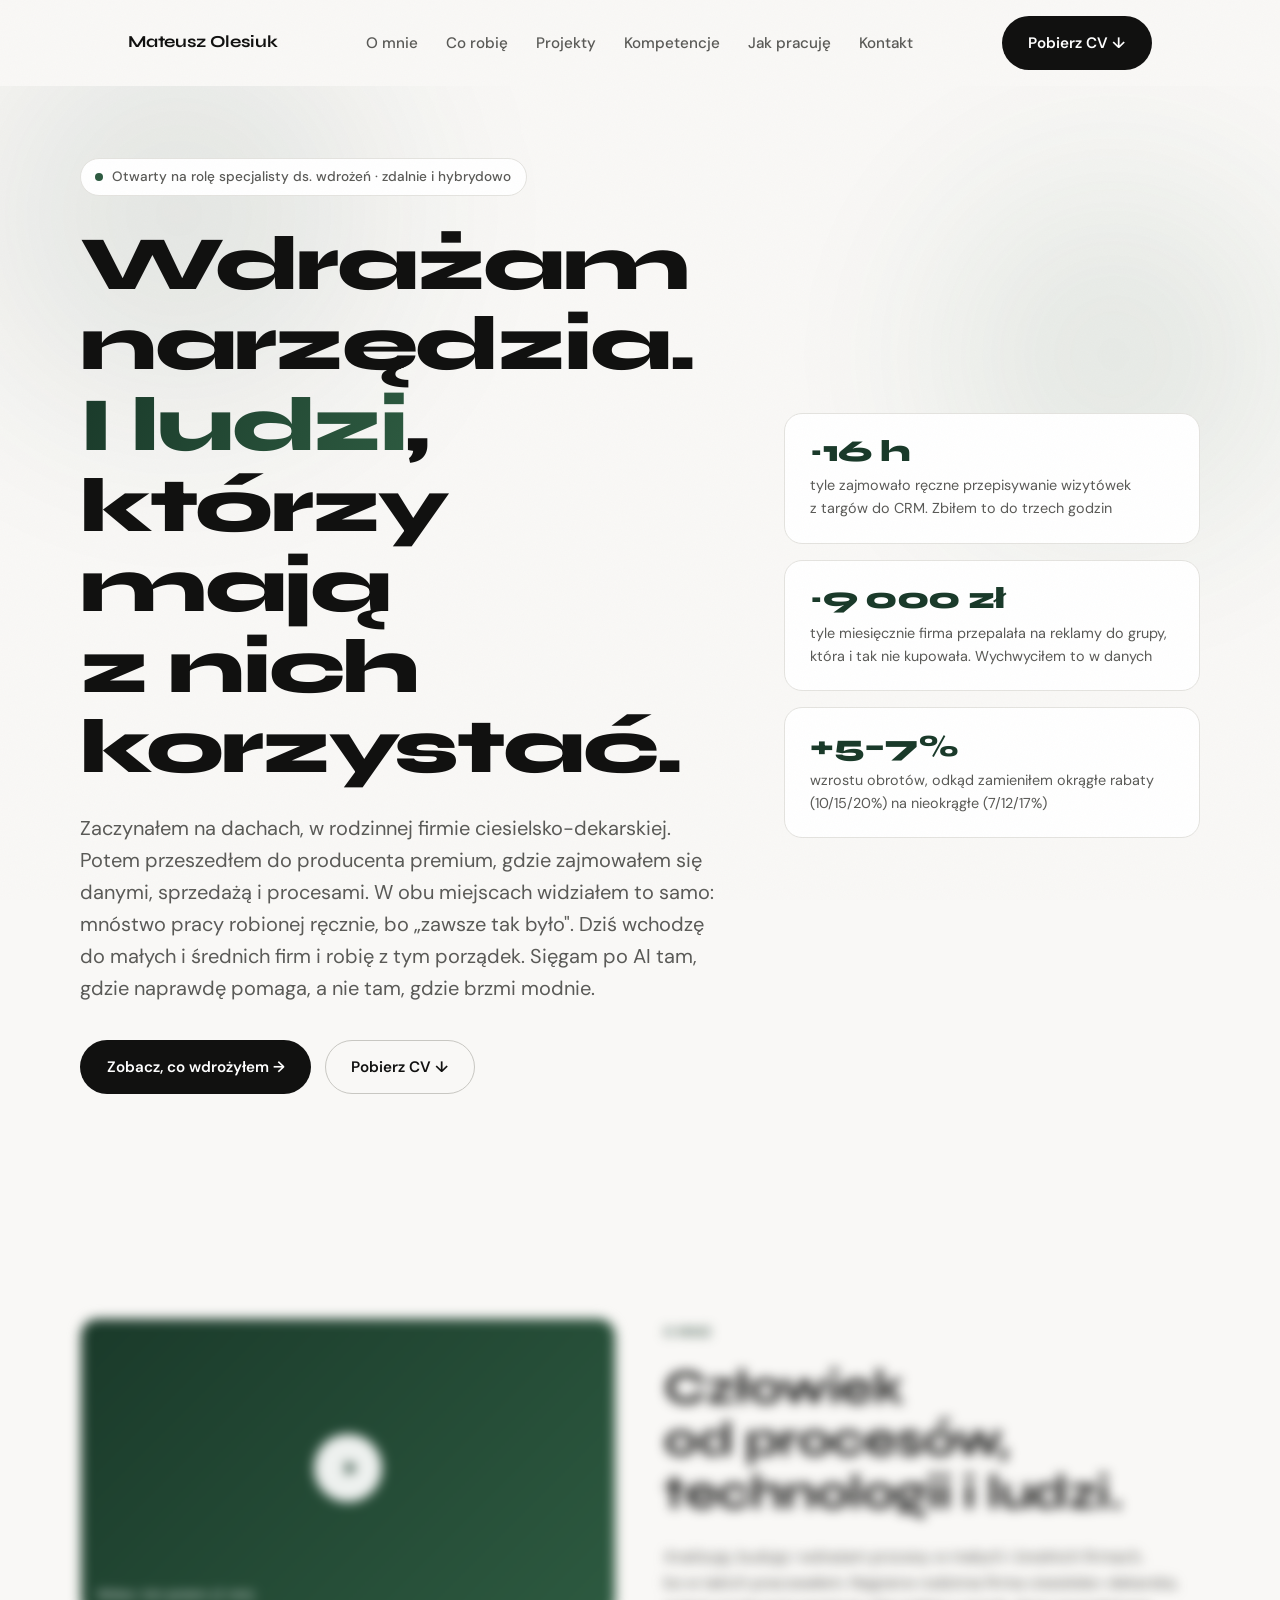
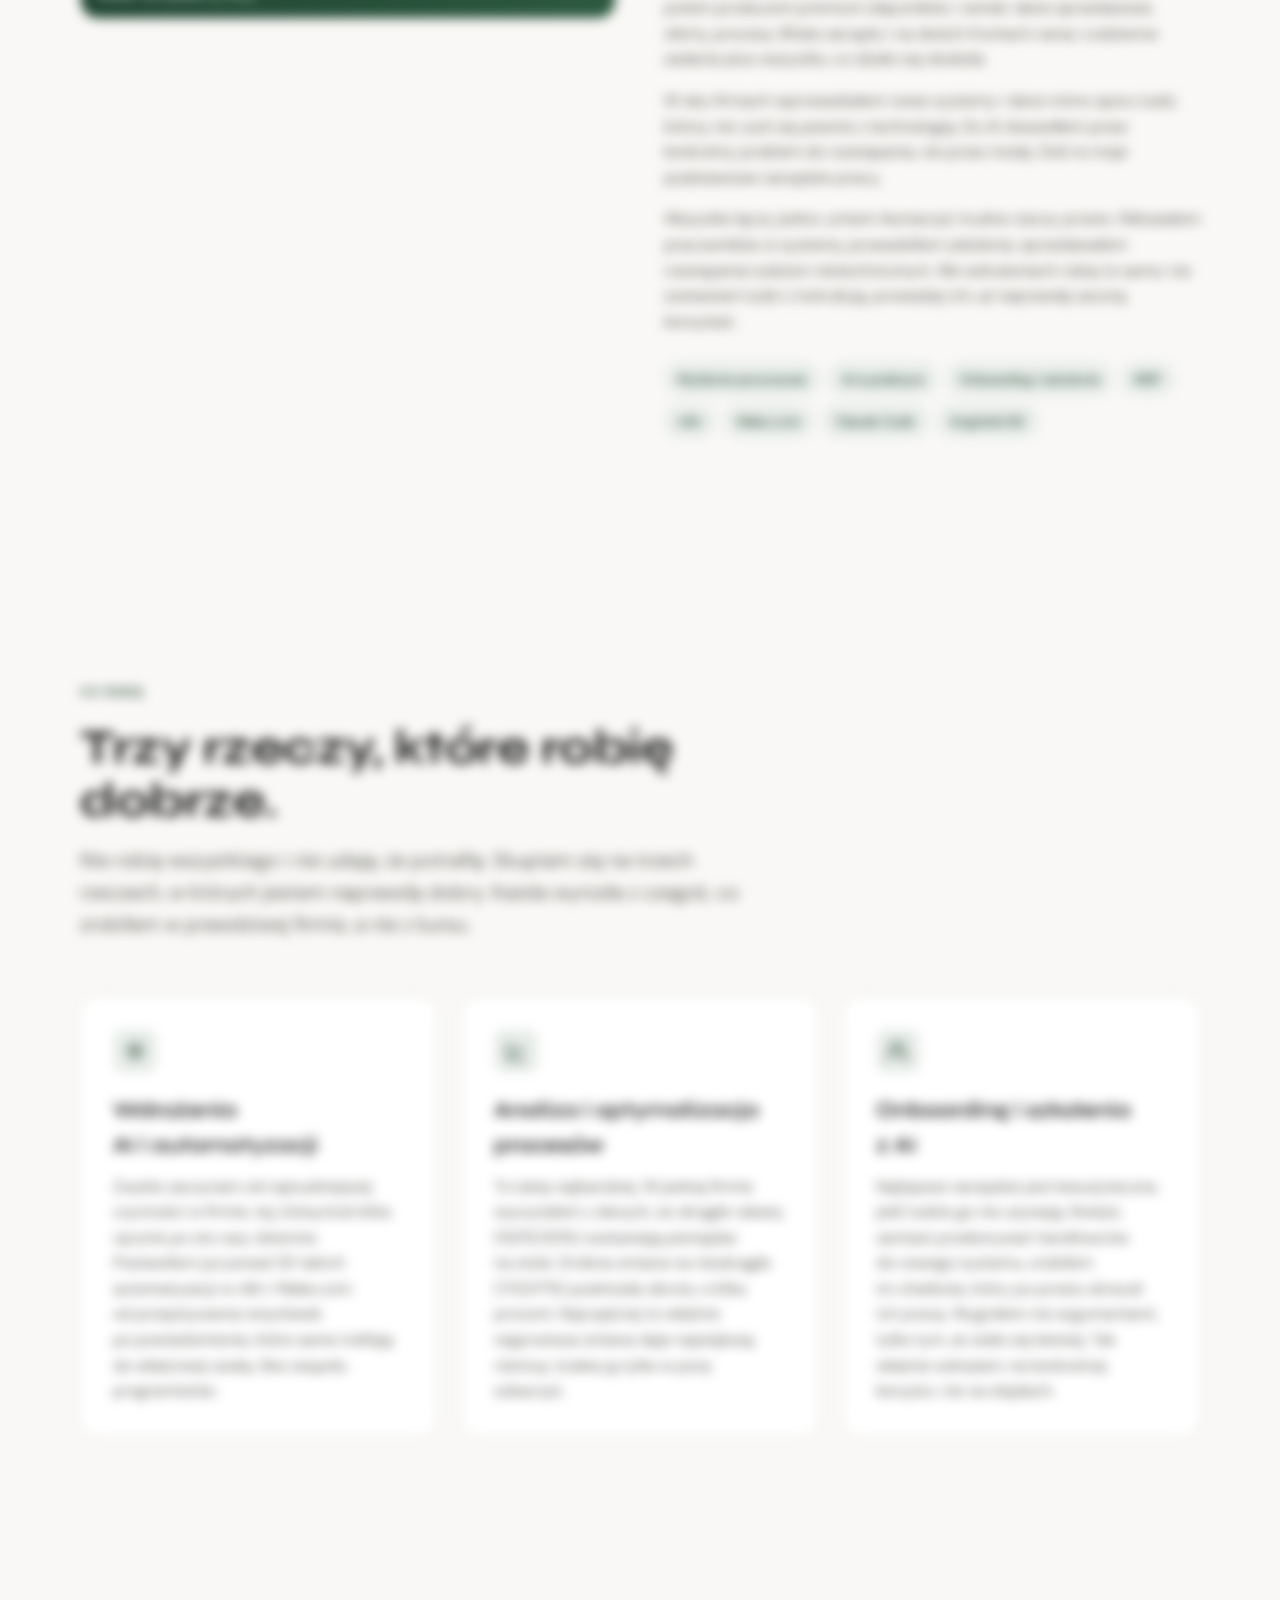
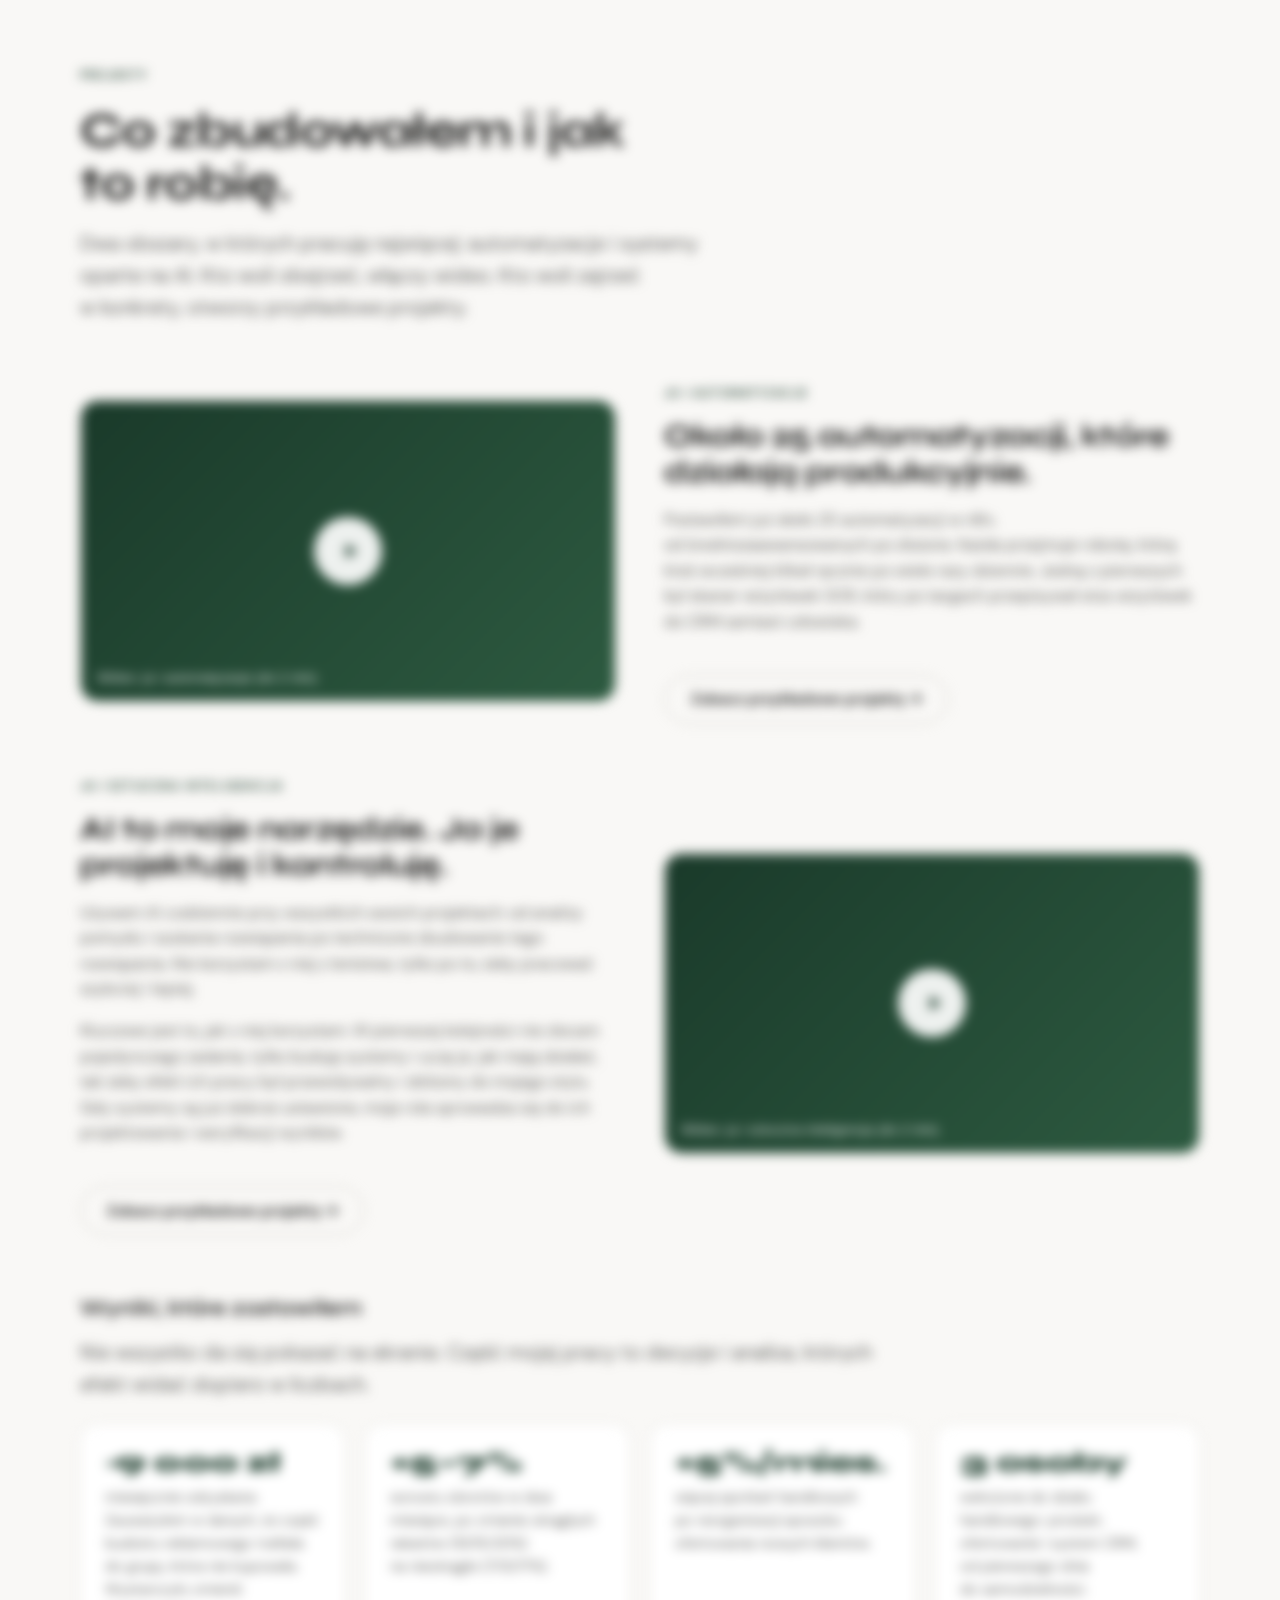
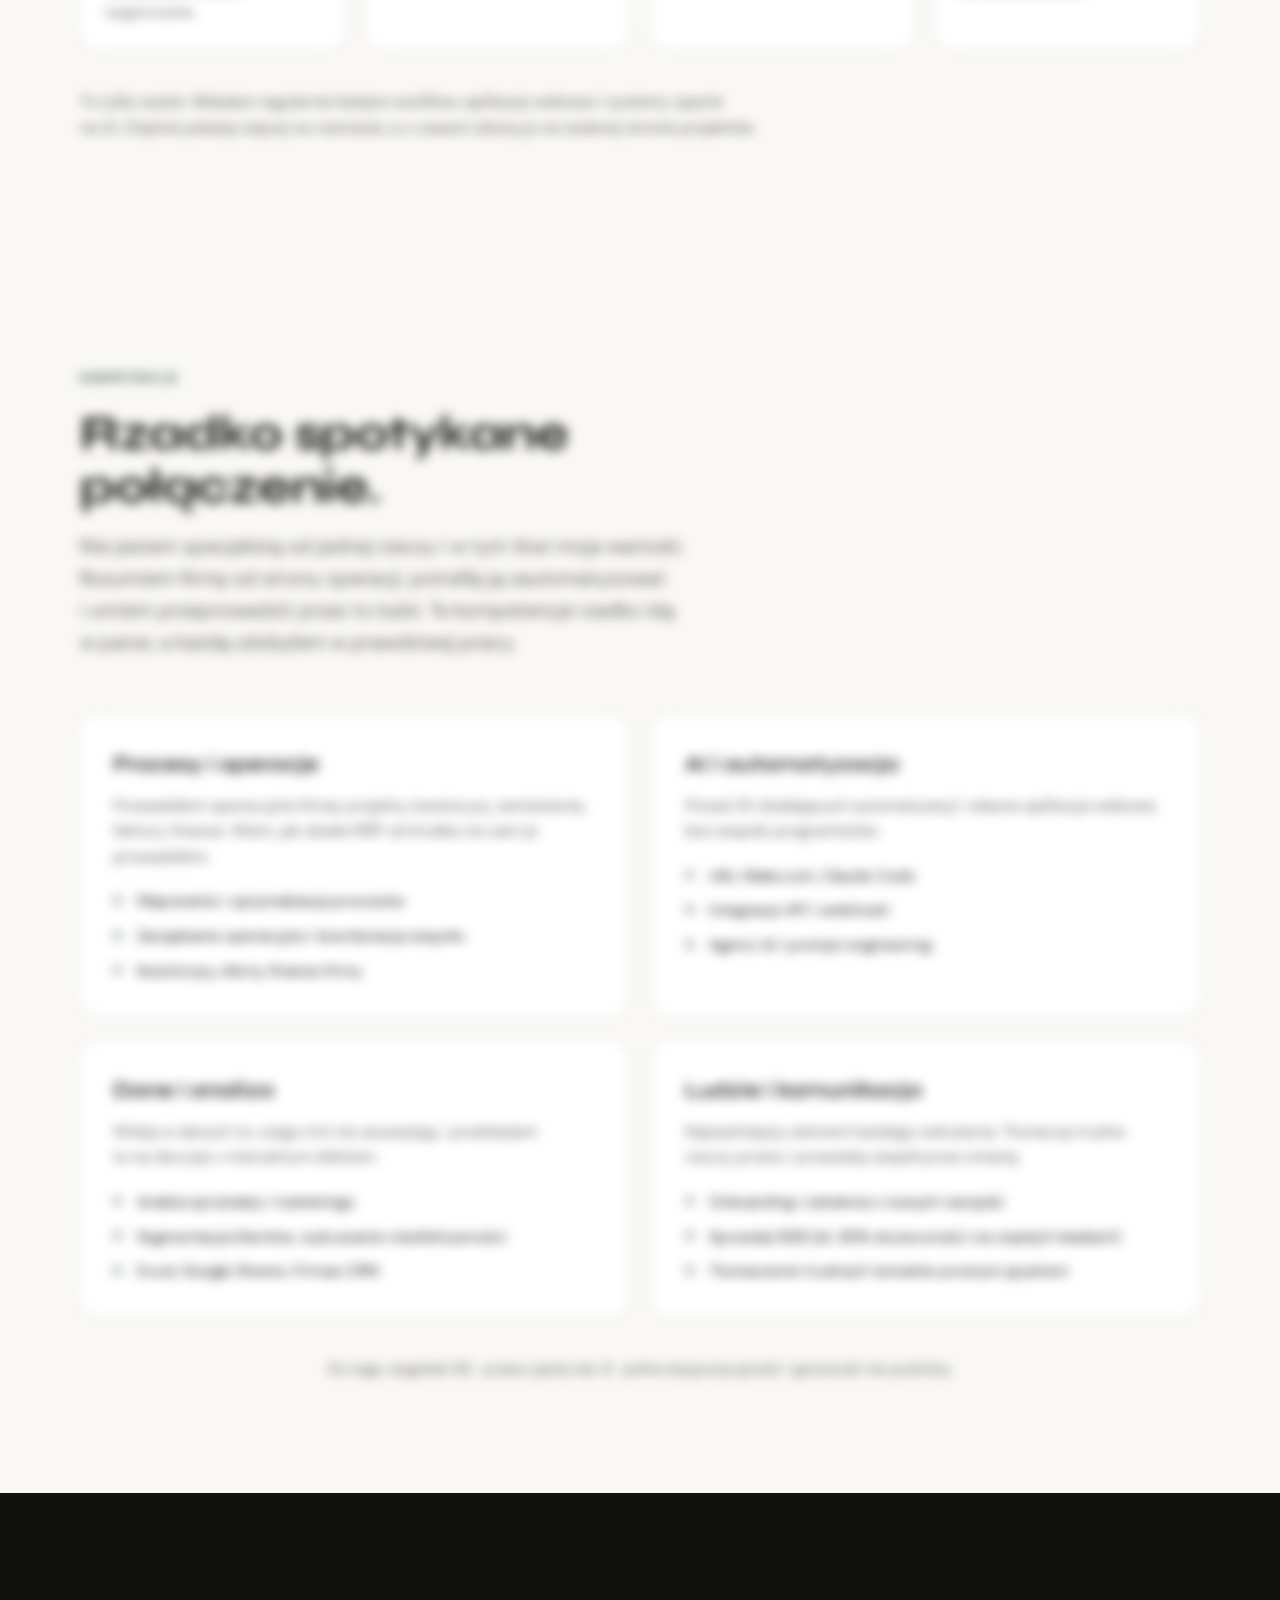
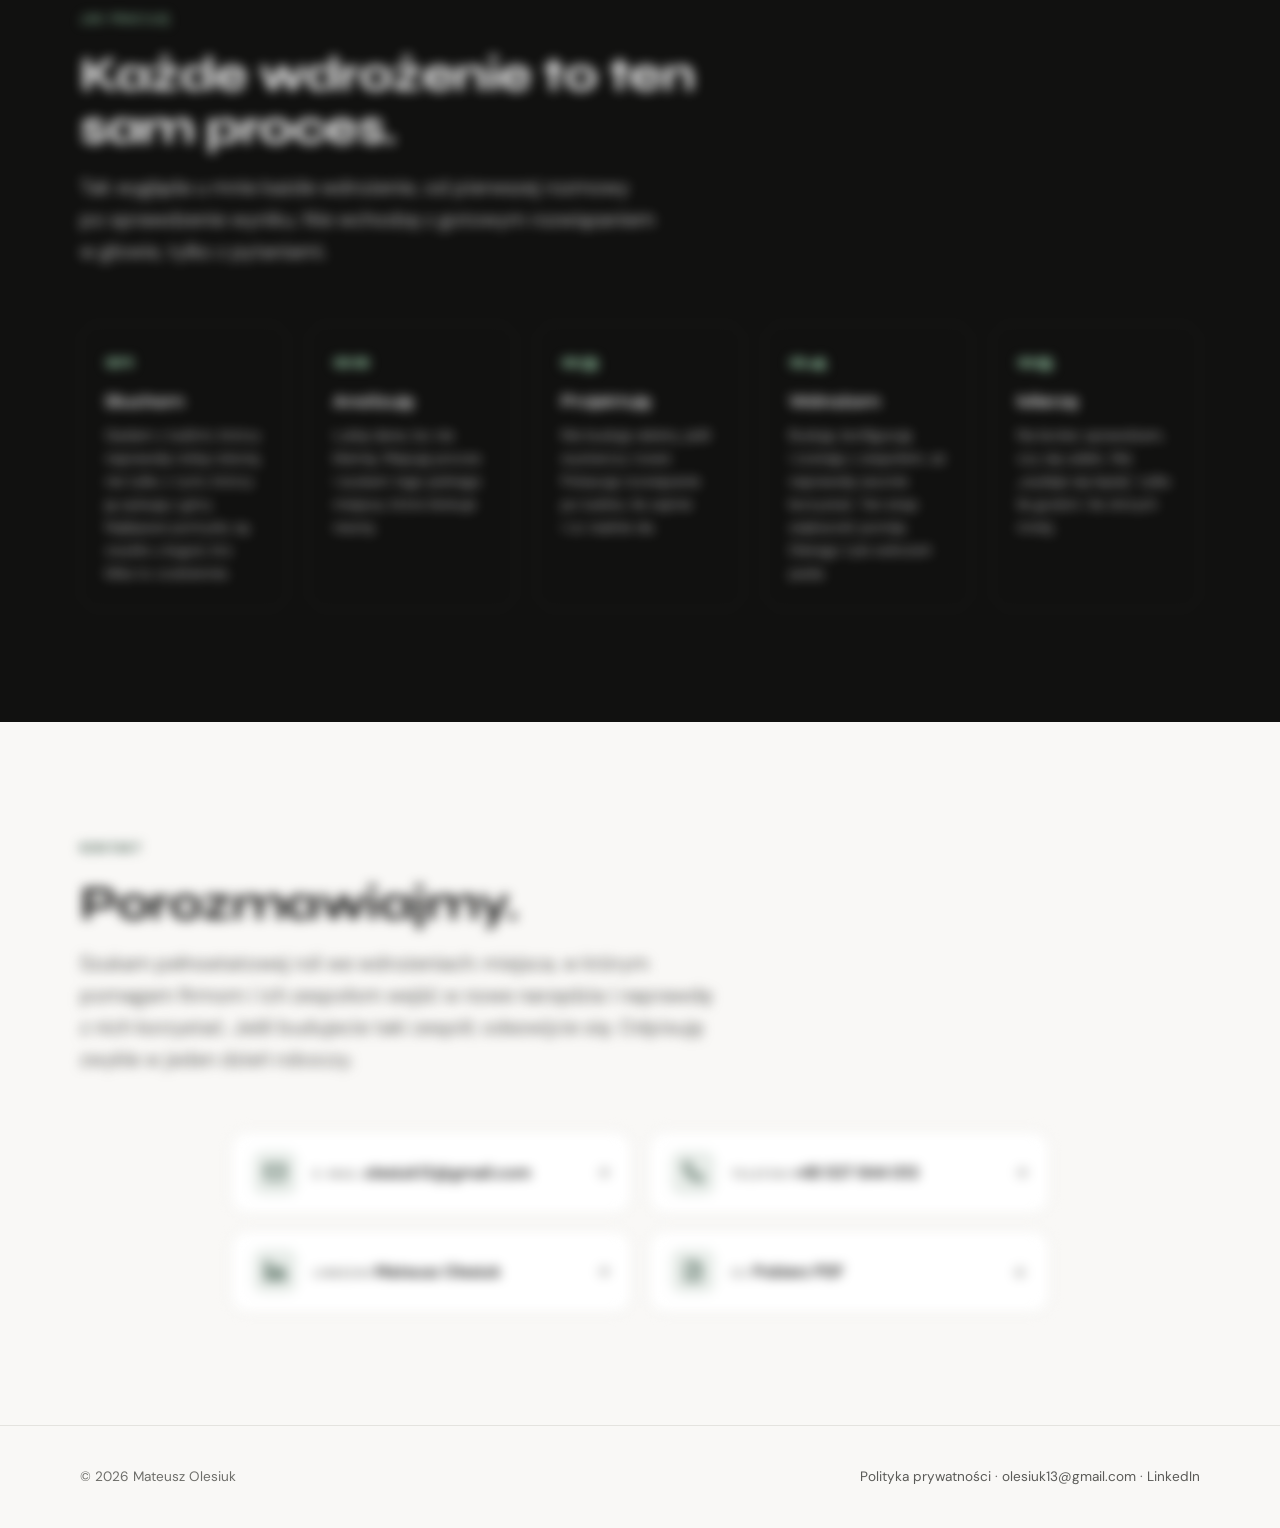
==== commit c5dbe64c: "content: polityka prywatnosci jako podstrona + link w stopce Nowa podstrona polityka-prywatnosci.htm" ====
--- a/index.html
+++ b/index.html
@@ -365,7 +365,7 @@
   <footer class="site-footer">
     <div class="footer__inner">
       <span>© <span id="year">2026</span> Mateusz Olesiuk</span>
-      <span><a href="mailto:olesiuk13@gmail.com">olesiuk13@gmail.com</a> · <a href="https://www.linkedin.com/in/mateusz-olesiuk-39589b241/" target="_blank" rel="noopener">LinkedIn</a></span>
+      <span><a href="polityka-prywatnosci.html">Polityka prywatności</a> · <a href="mailto:olesiuk13@gmail.com">olesiuk13@gmail.com</a> · <a href="https://www.linkedin.com/in/mateusz-olesiuk-39589b241/" target="_blank" rel="noopener">LinkedIn</a></span>
     </div>
   </footer>
 
--- a/style.css
+++ b/style.css
@@ -380,6 +380,32 @@
 .footer__inner a:hover { color: var(--ink); }
 
 /* =====================================================================
+   Strony prawne (polityka prywatności itp.)
+   ===================================================================== */
+.legal { padding: calc(var(--section-pad-y) - 1rem) var(--section-pad-x); }
+.legal__inner { max-width: 760px; }
+.legal h1 { font-size: clamp(2.25rem, 5vw, 3.25rem); margin-bottom: 1rem; }
+.legal h2 {
+  font-size: clamp(1.4rem, 3vw, 1.75rem);
+  margin: 3rem 0 1rem;
+  padding-top: 1.75rem;
+  border-top: 1px solid var(--border);
+}
+.legal h3 { font-size: 1.15rem; margin: 1.75rem 0 .75rem; color: var(--accent); }
+.legal p, .legal li { color: var(--ink-secondary); }
+.legal .lead { margin-bottom: 1rem; }
+.legal ul { margin: 0 0 1rem; padding-left: 1.25rem; }
+.legal li { margin-bottom: .5rem; }
+.legal a { color: var(--accent); text-decoration: underline; text-underline-offset: 2px; }
+.legal a:hover { color: var(--accent-light); }
+.legal strong { color: var(--ink); font-weight: 600; }
+.legal code {
+  font-family: ui-monospace, SFMono-Regular, Menlo, monospace;
+  font-size: .9em; background: var(--accent-muted);
+  padding: .1em .4em; border-radius: 6px; color: var(--accent);
+}
+
+/* =====================================================================
    Scroll-reveal
    ===================================================================== */
 .reveal { opacity: 0; transform: translateY(24px); filter: blur(6px); transition: opacity .8s var(--ease-out), transform .8s var(--ease-out), filter .8s var(--ease-out); }
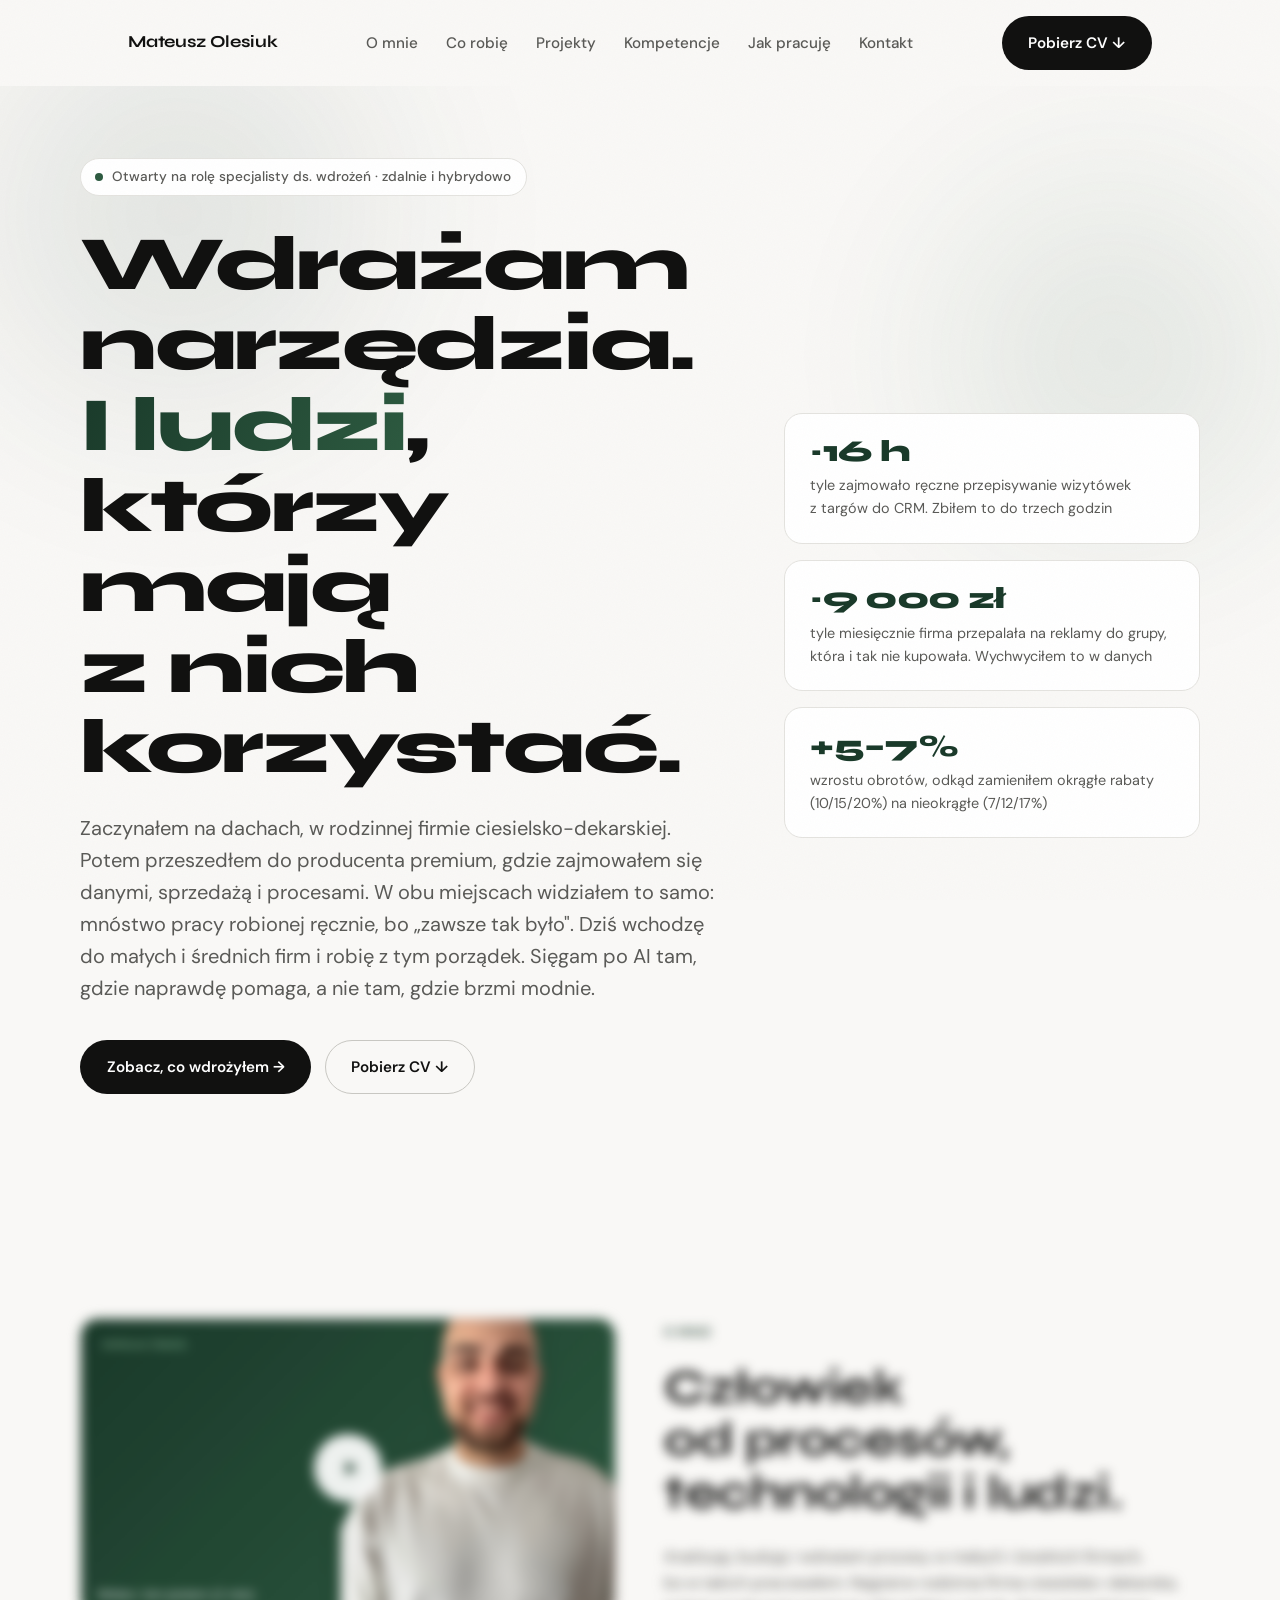
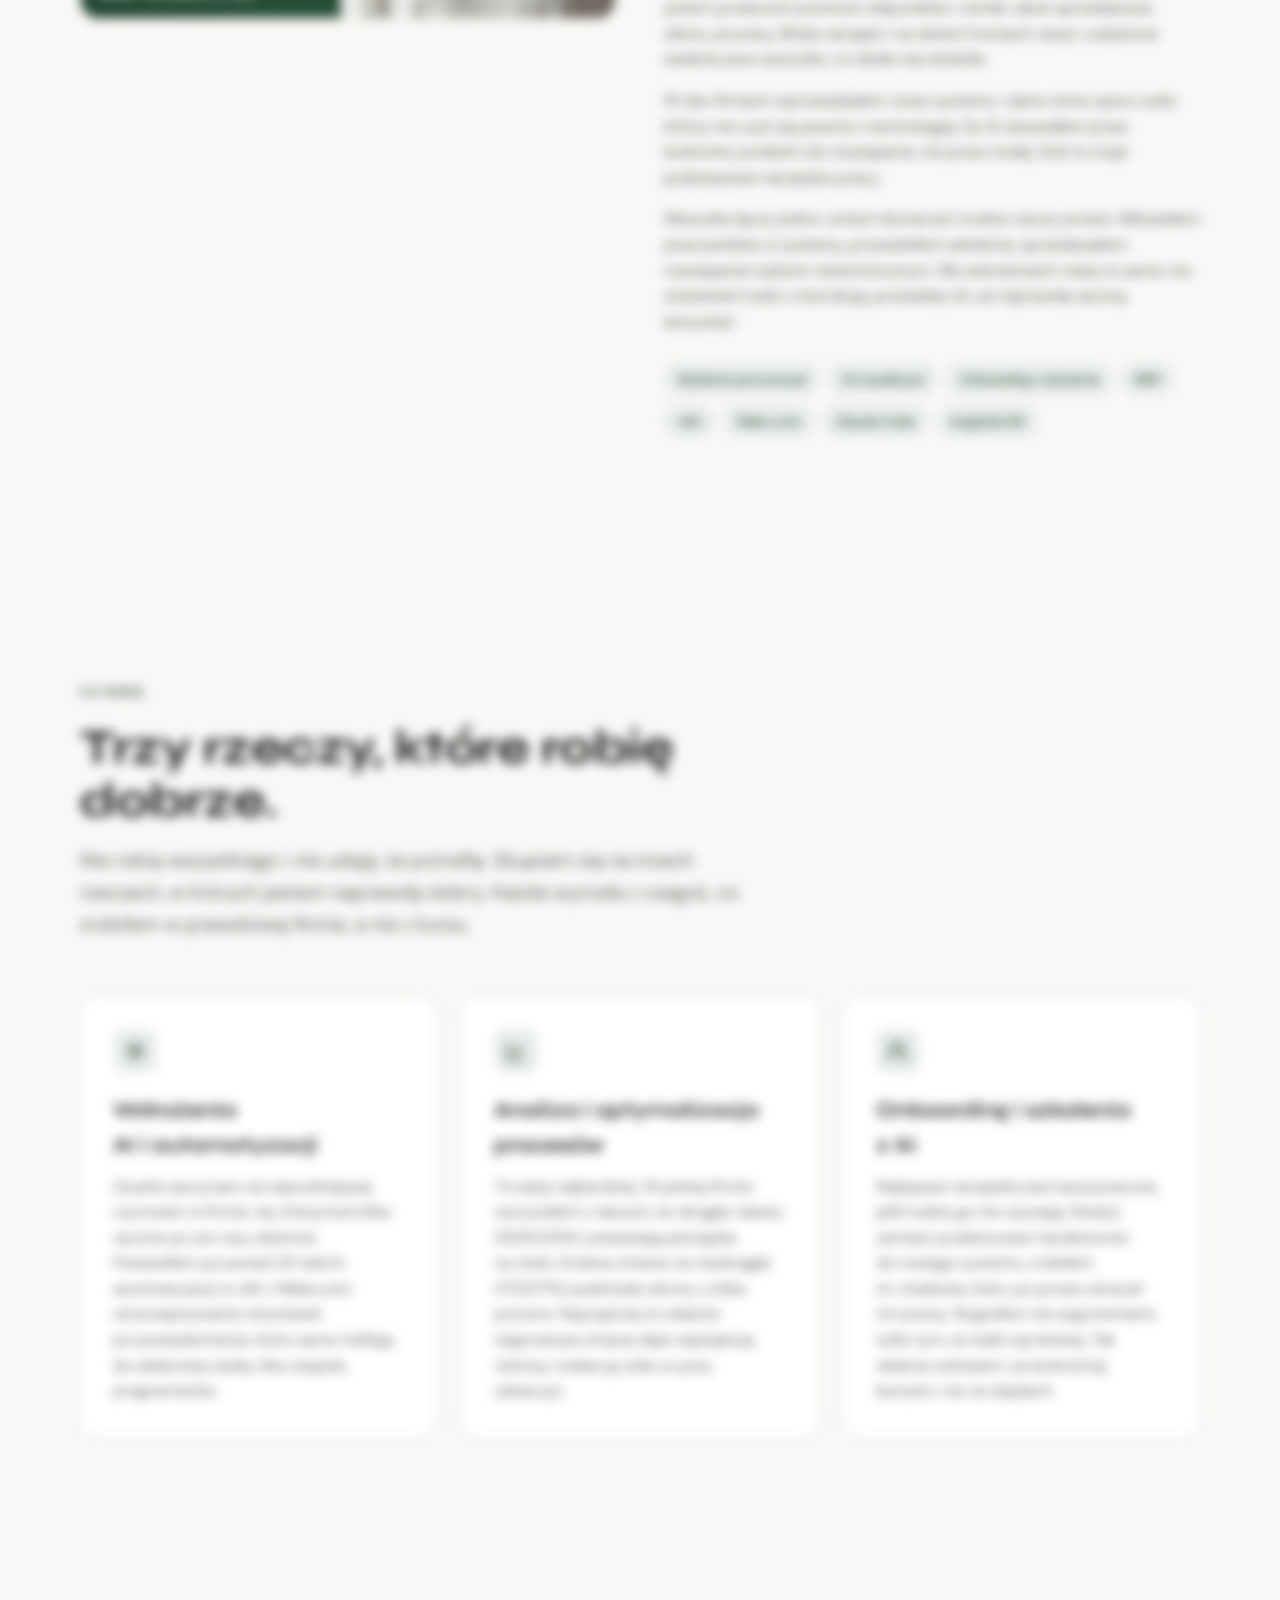
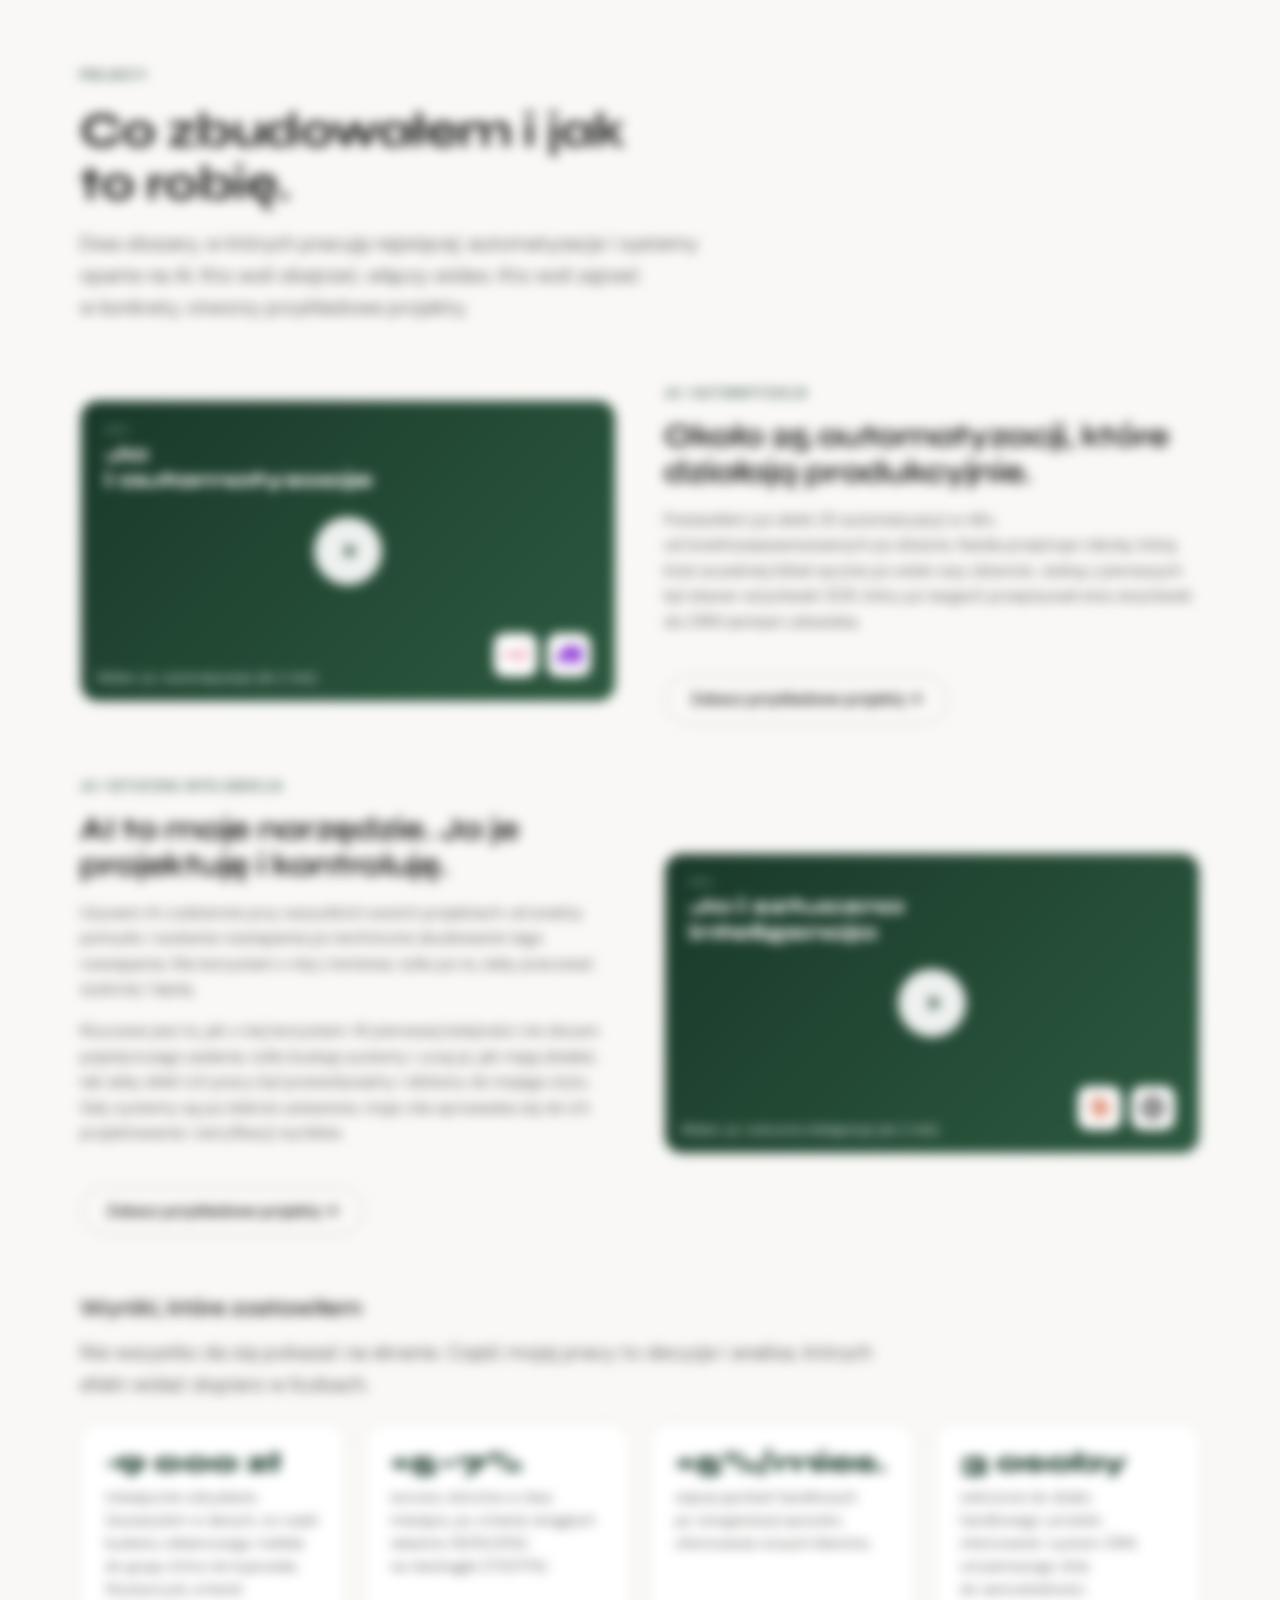
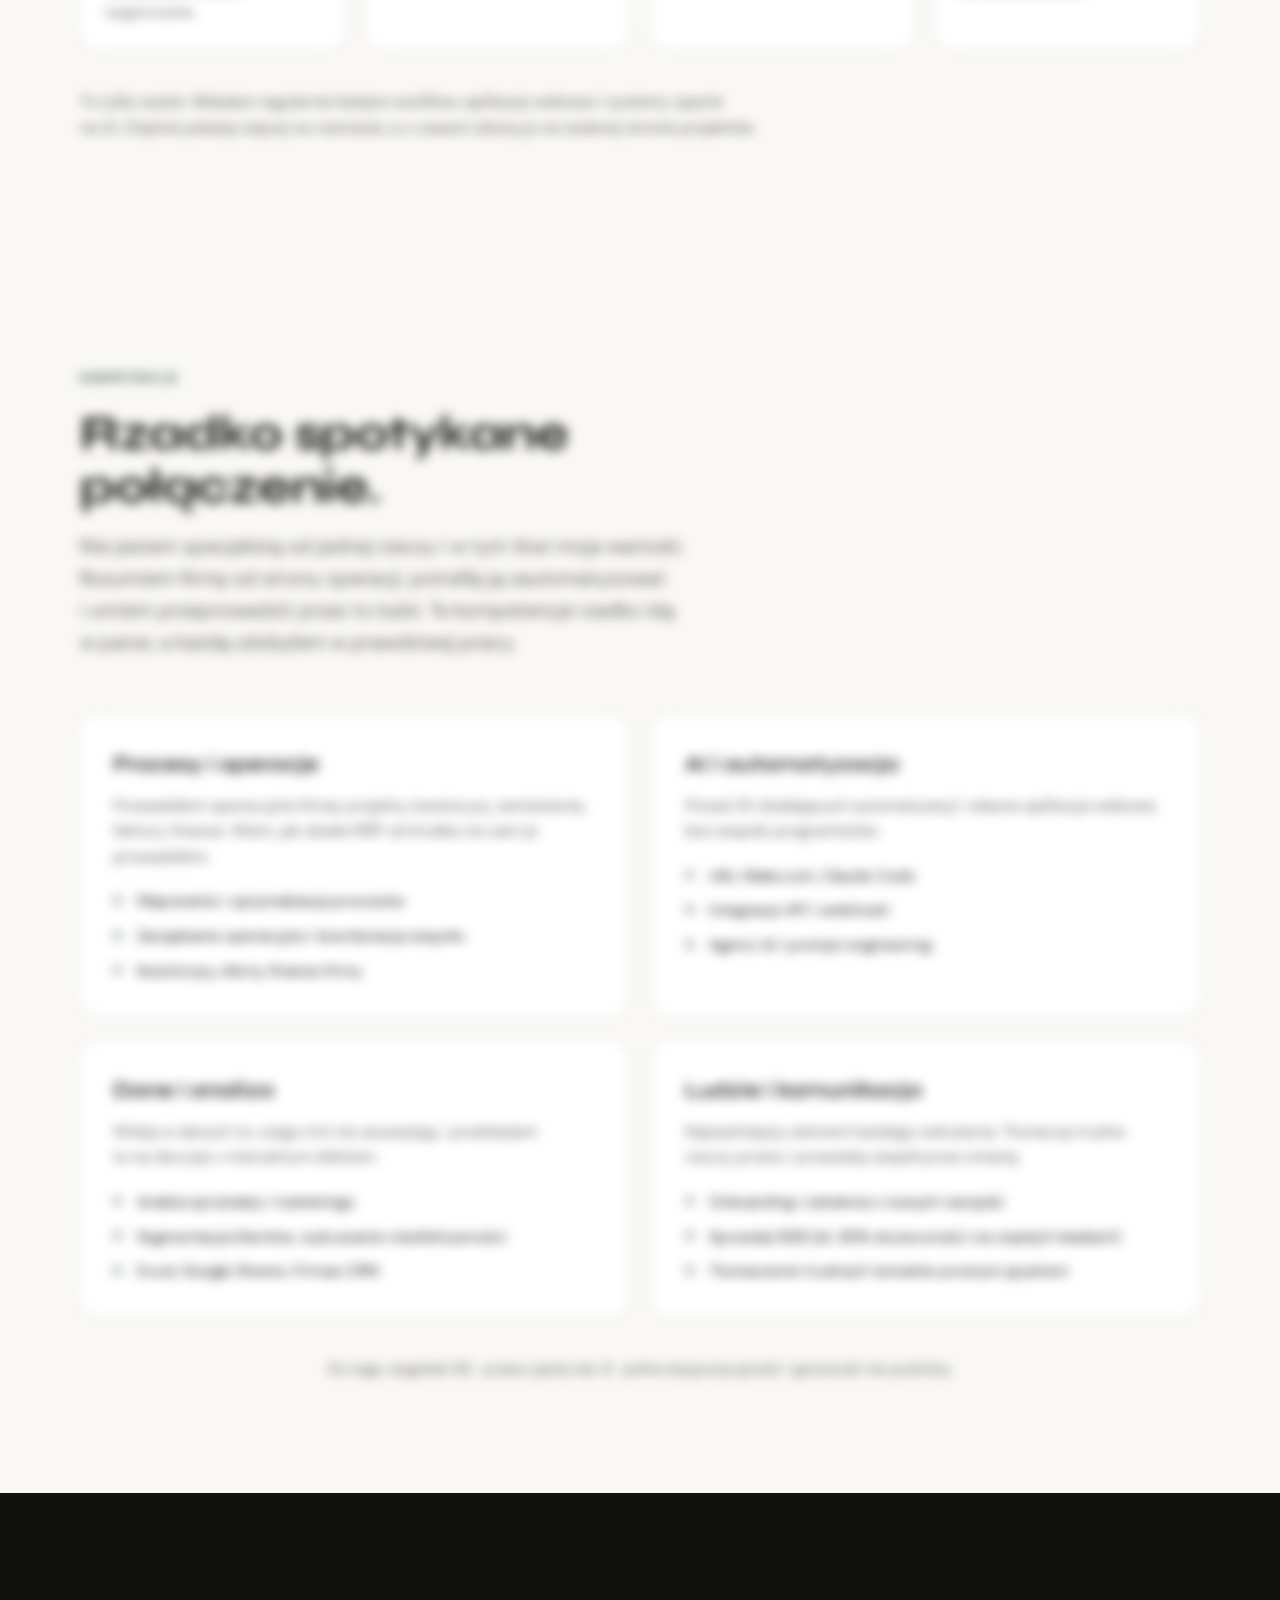
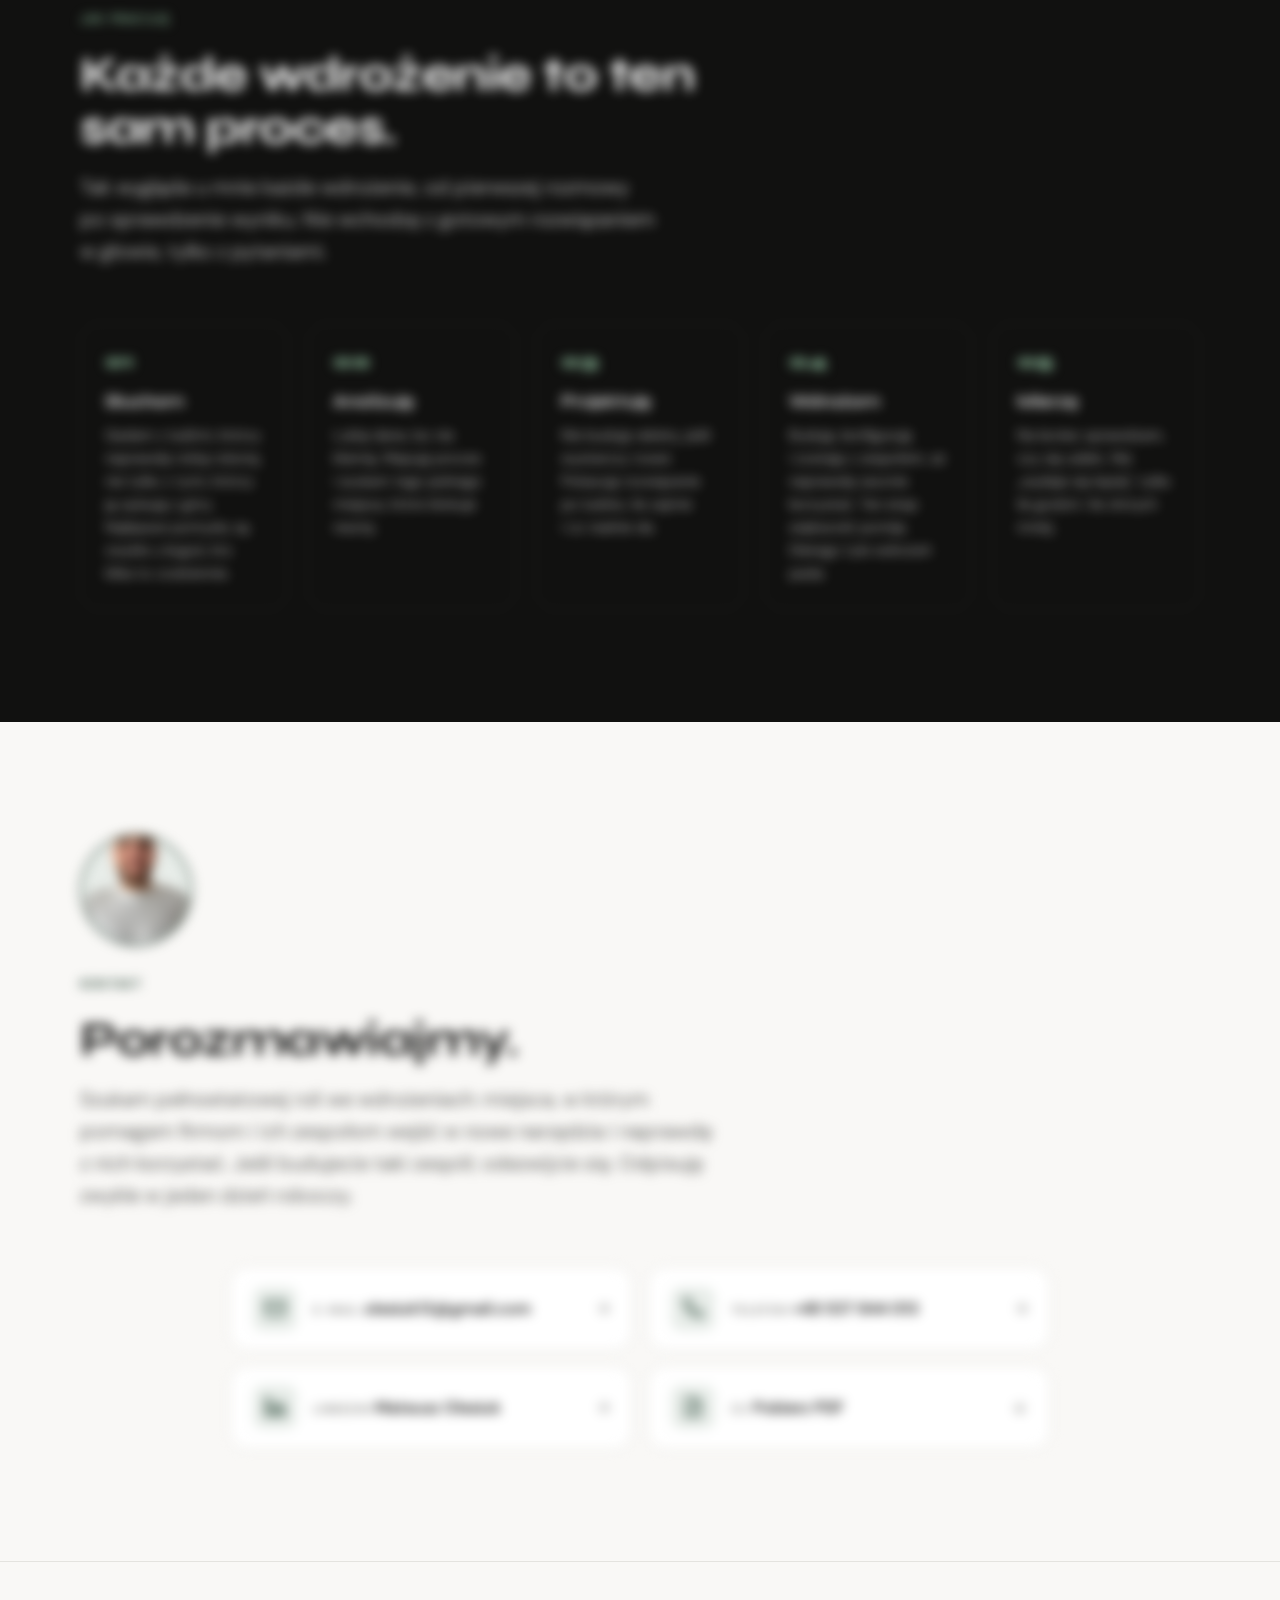
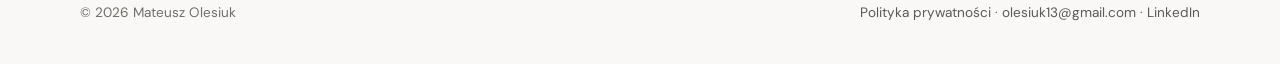
==== commit 68cbac00: "content: portrety i postery wideo (OG, poster O mnie, postery filmów, awatar Kontakt) - og:image -> " ====
--- a/index.html
+++ b/index.html
@@ -16,9 +16,12 @@
   <meta property="og:title" content="Mateusz Olesiuk — specjalista ds. wdrożeń AI i automatyzacji">
   <meta property="og:description" content="Wdrażam narzędzia i przeprowadzam zespoły przez zmianę tak, żeby ludzie naprawdę zaczęli z nich korzystać. Szukam pełnoetatowej roli we wdrożeniach.">
   <meta property="og:locale" content="pl_PL">
-  <!-- TODO: dodać assets/img/og-image.jpg (1200×630) i odkomentować -->
-  <!-- <meta property="og:image" content="assets/img/og-image.jpg"> -->
+  <meta property="og:image" content="assets/img/og-image.jpg">
+  <meta property="og:image:width" content="1200">
+  <meta property="og:image:height" content="630">
+  <meta property="og:image:alt" content="Mateusz Olesiuk — specjalista ds. wdrożeń AI i automatyzacji">
   <meta name="twitter:card" content="summary_large_image">
+  <meta name="twitter:image" content="assets/img/og-image.jpg">
 
   <!-- Fonty -->
   <link rel="preconnect" href="https://fonts.googleapis.com">
@@ -109,8 +112,8 @@
       <div class="container">
         <div class="about__grid">
           <div class="reveal">
-            <button class="video-trigger" data-yt="VIDEO_ID" type="button" aria-label="Odtwórz wideo: kim jestem">
-              <!-- TODO: poster wideo — <img src="assets/img/intro-poster.jpg" alt="" width="800" height="450"> -->
+            <button class="video-trigger" data-yt="LBh7V1HzvMY" type="button" aria-label="Odtwórz wideo: kim jestem">
+              <img src="assets/img/intro-poster.jpg" alt="" width="1600" height="900">
               <span class="play" aria-hidden="true">
                 <svg viewBox="0 0 24 24" fill="currentColor"><path d="M8 5v14l11-7z"/></svg>
               </span>
@@ -184,7 +187,8 @@
         <!-- Film 2 — Ja i automatyzacje -->
         <div class="film reveal">
           <div class="film__media">
-            <button class="video-trigger" data-yt="VIDEO_ID" type="button" aria-label="Odtwórz wideo: ja i automatyzacje">
+            <button class="video-trigger" data-yt="2tsGnqOirCg" type="button" aria-label="Odtwórz wideo: ja i automatyzacje">
+              <img src="assets/img/film-automatyzacje.jpg" alt="" width="1600" height="900" loading="lazy">
               <span class="play" aria-hidden="true"><svg viewBox="0 0 24 24" fill="currentColor"><path d="M8 5v14l11-7z"/></svg></span>
               <span class="video-label">Wideo: ja i&nbsp;automatyzacje (do&nbsp;2&nbsp;min)</span>
             </button>
@@ -200,7 +204,8 @@
         <!-- Film 3 — Ja i sztuczna inteligencja -->
         <div class="film film--reverse reveal">
           <div class="film__media">
-            <button class="video-trigger" data-yt="VIDEO_ID" type="button" aria-label="Odtwórz wideo: ja i sztuczna inteligencja">
+            <button class="video-trigger" data-yt="VH790q4I5dI" type="button" aria-label="Odtwórz wideo: ja i sztuczna inteligencja">
+              <img src="assets/img/film-ai.jpg" alt="" width="1600" height="900" loading="lazy">
               <span class="play" aria-hidden="true"><svg viewBox="0 0 24 24" fill="currentColor"><path d="M8 5v14l11-7z"/></svg></span>
               <span class="video-label">Wideo: ja i&nbsp;sztuczna inteligencja (do&nbsp;2&nbsp;min)</span>
             </button>
@@ -319,6 +324,7 @@
     <section id="kontakt" aria-labelledby="kontakt-title">
       <div class="container">
         <div class="section-head reveal">
+          <img class="contact__avatar" src="assets/img/kontakt-avatar.png" alt="Mateusz Olesiuk" width="112" height="112">
           <span class="label">Kontakt</span>
           <h2 id="kontakt-title">Porozmawiajmy.</h2>
           <p class="lead" style="margin-top:1rem">Szukam pełnoetatowej roli we&nbsp;wdrożeniach: miejsca, w&nbsp;którym pomagam firmom i&nbsp;ich zespołom wejść w&nbsp;nowe narzędzia i&nbsp;naprawdę z&nbsp;nich korzystać. Jeśli budujecie taki zespół, odezwijcie się. Odpisuję zwykle w&nbsp;jeden dzień roboczy.</p>
--- a/style.css
+++ b/style.css
@@ -333,6 +333,7 @@
 /* =====================================================================
    Kontakt
    ===================================================================== */
+.contact__avatar { width: 112px; height: 112px; display: block; margin: 0 0 1.5rem; border-radius: 50%; }
 .contact__grid { display: grid; grid-template-columns: 1fr 1fr; gap: 3rem; align-items: start; }
 .contact__links { display: grid; grid-template-columns: repeat(2, 1fr); gap: 1rem; max-width: 820px; margin-inline: auto; }
 @media (max-width: 560px) { .contact__links { grid-template-columns: 1fr; } }
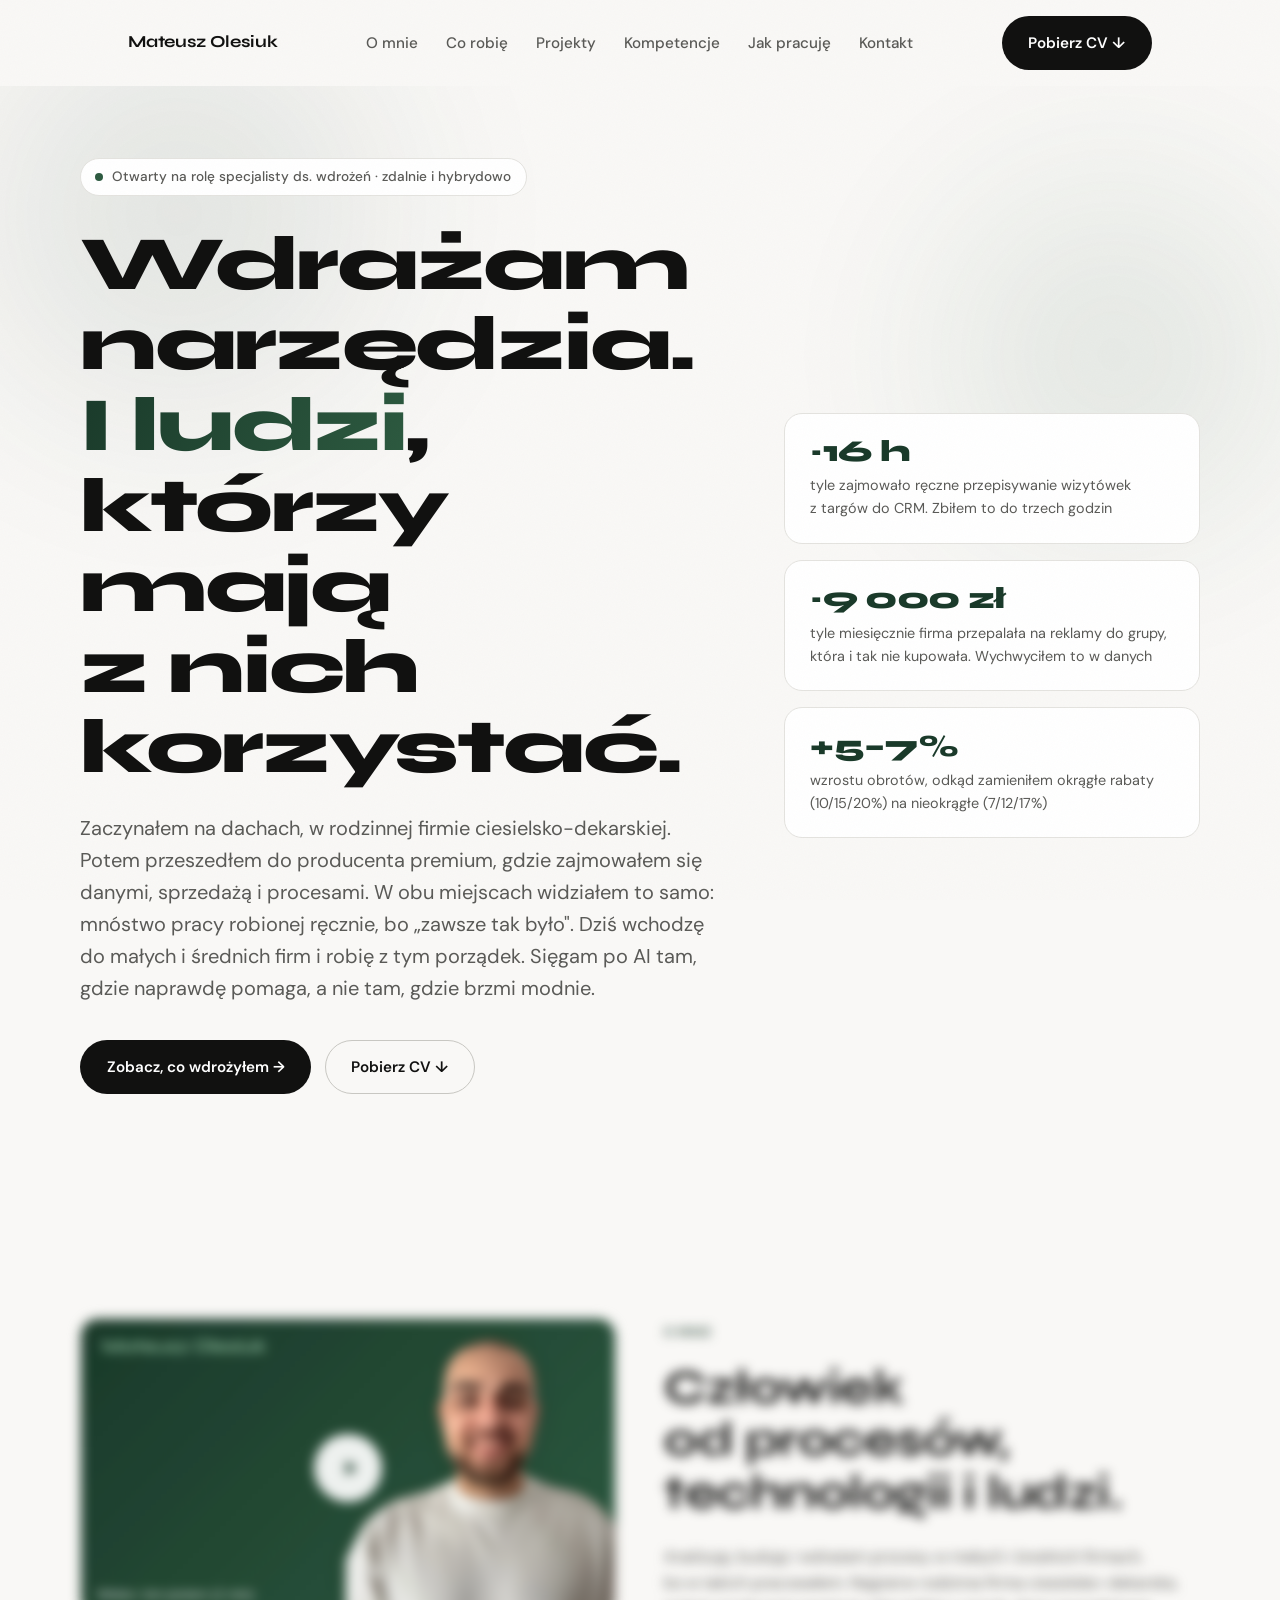
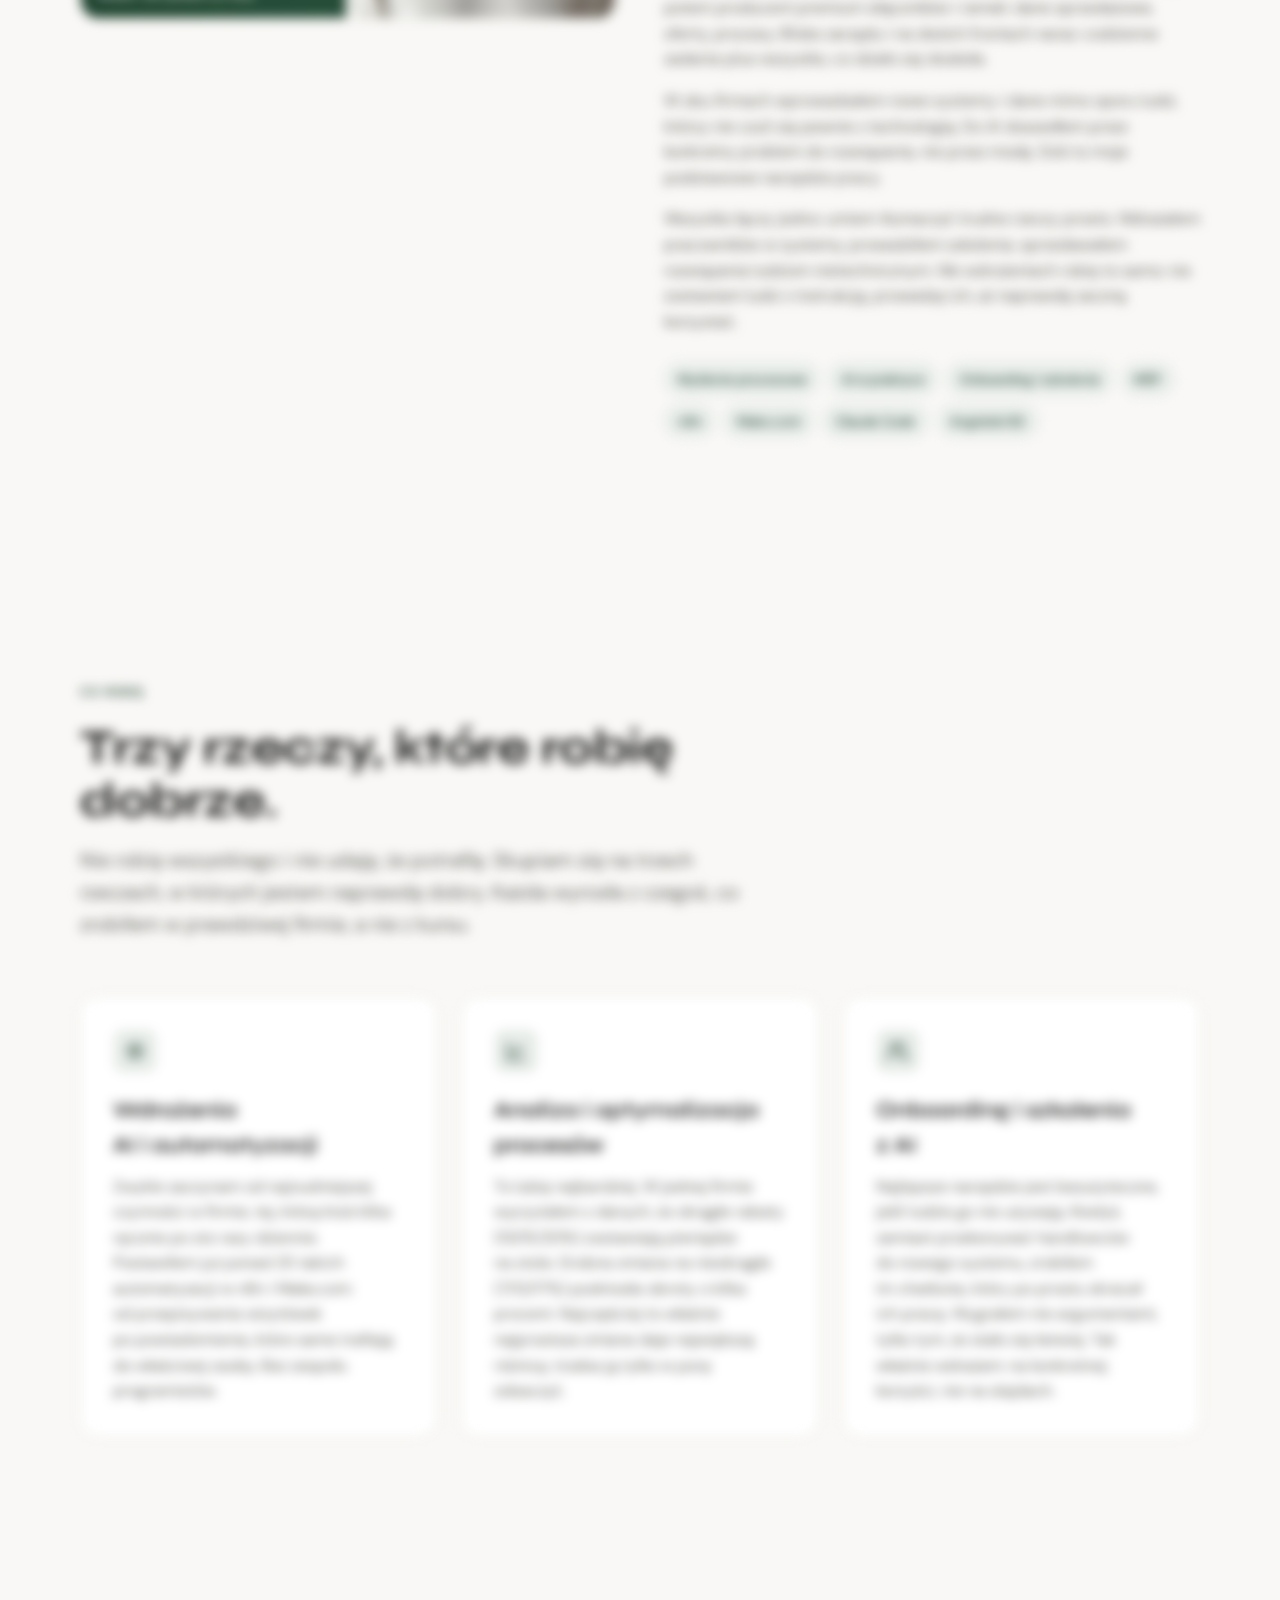
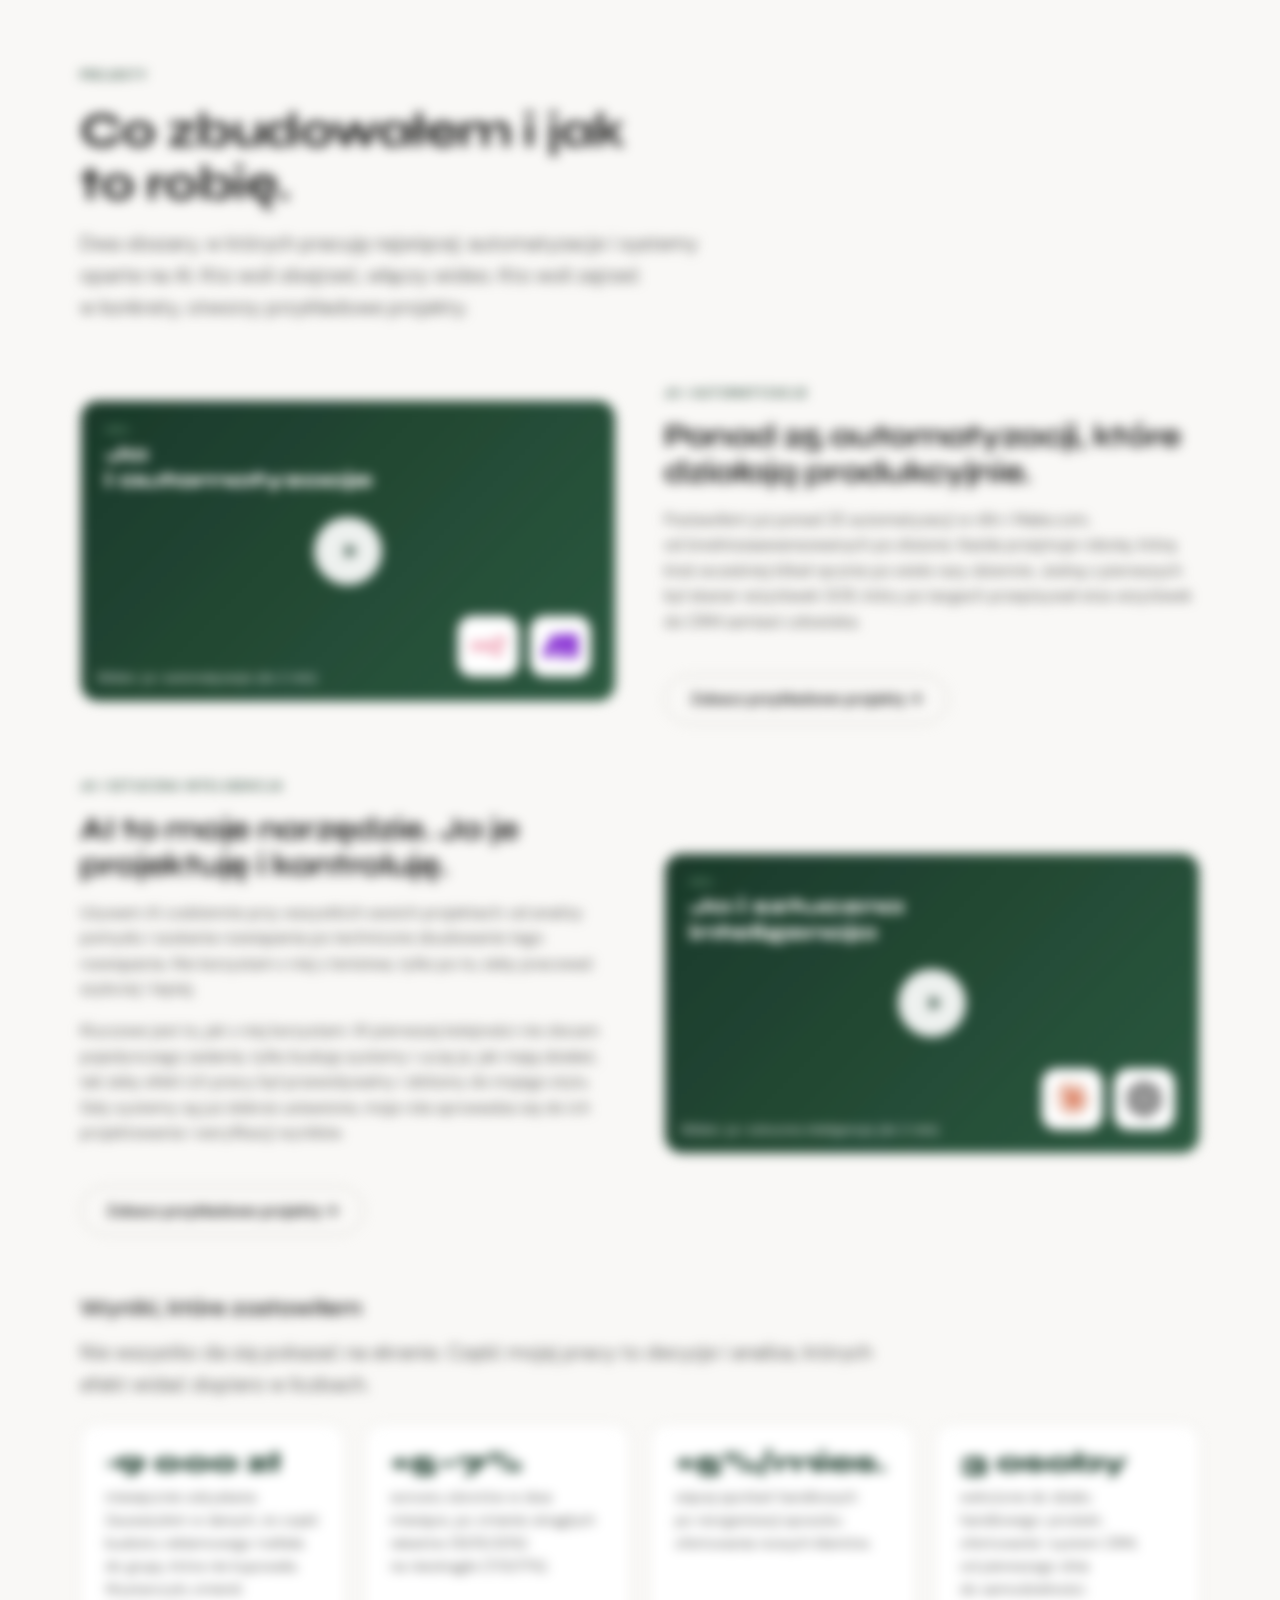
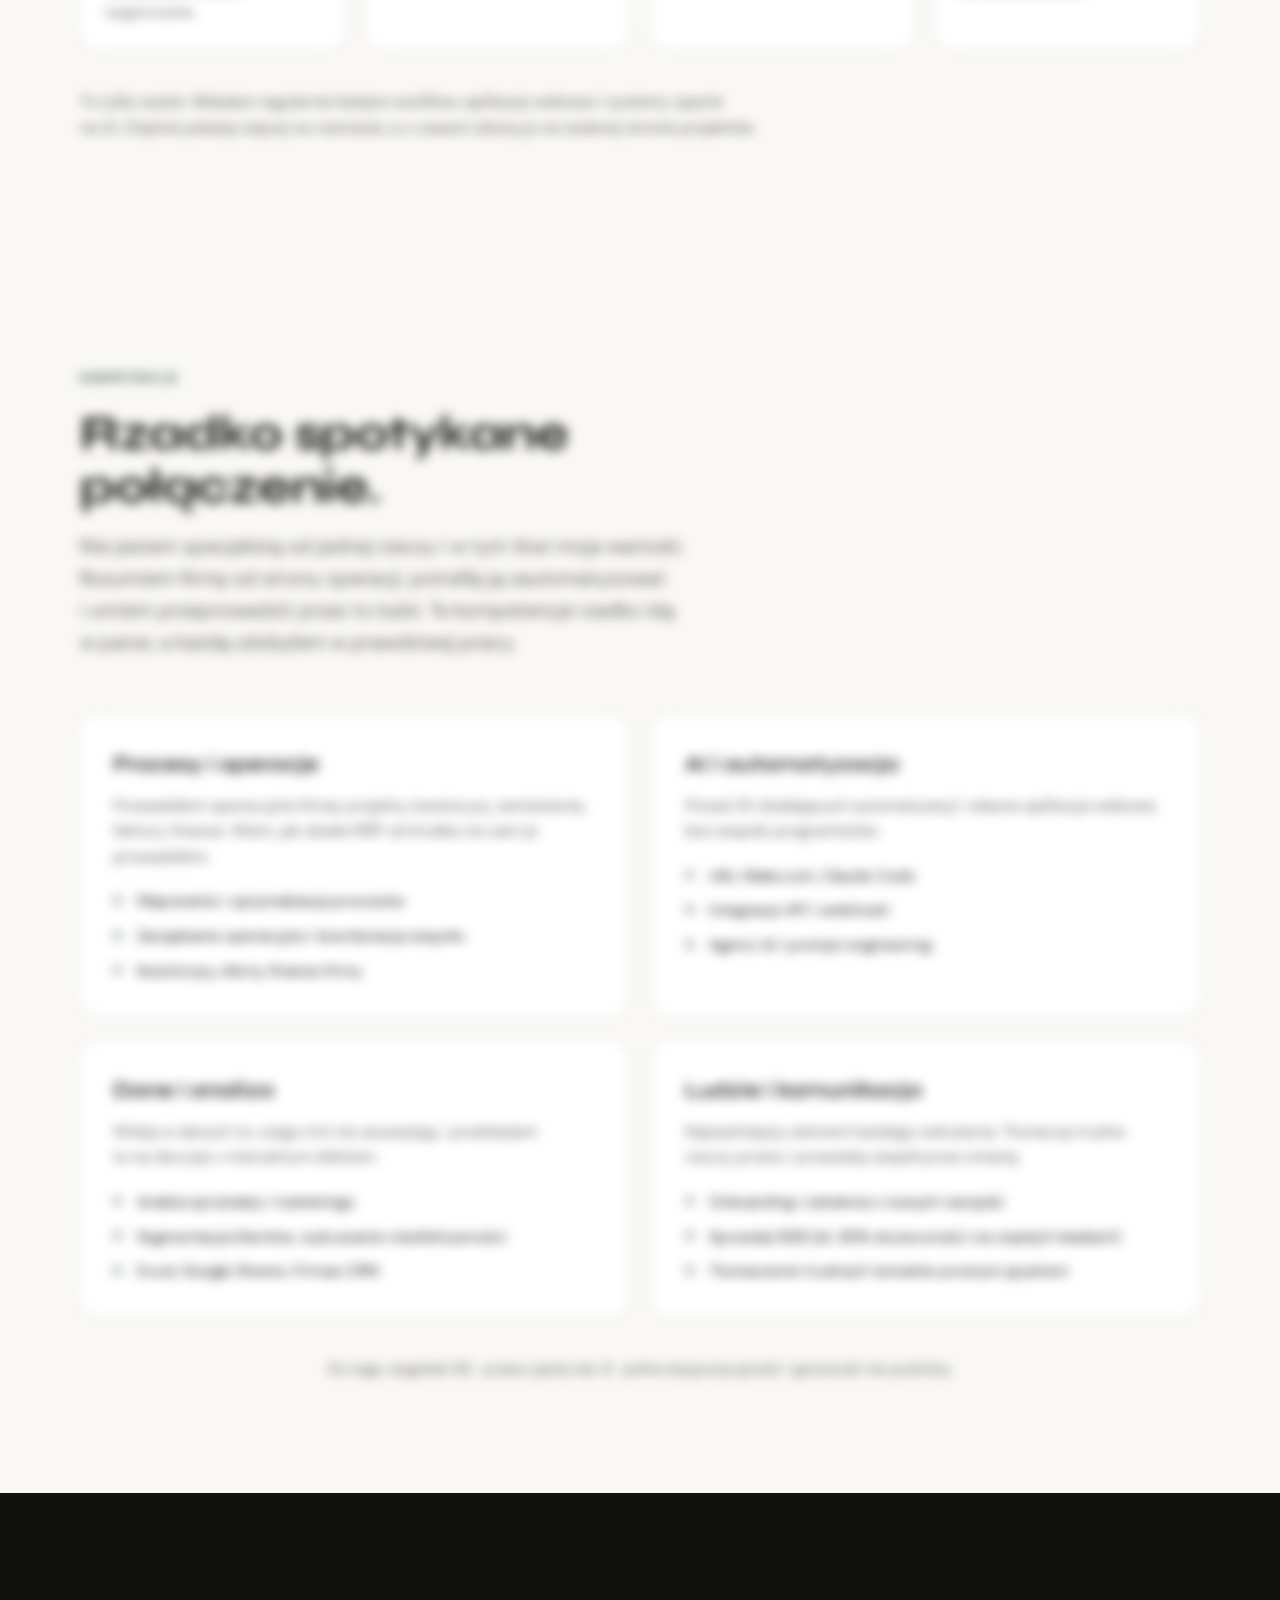
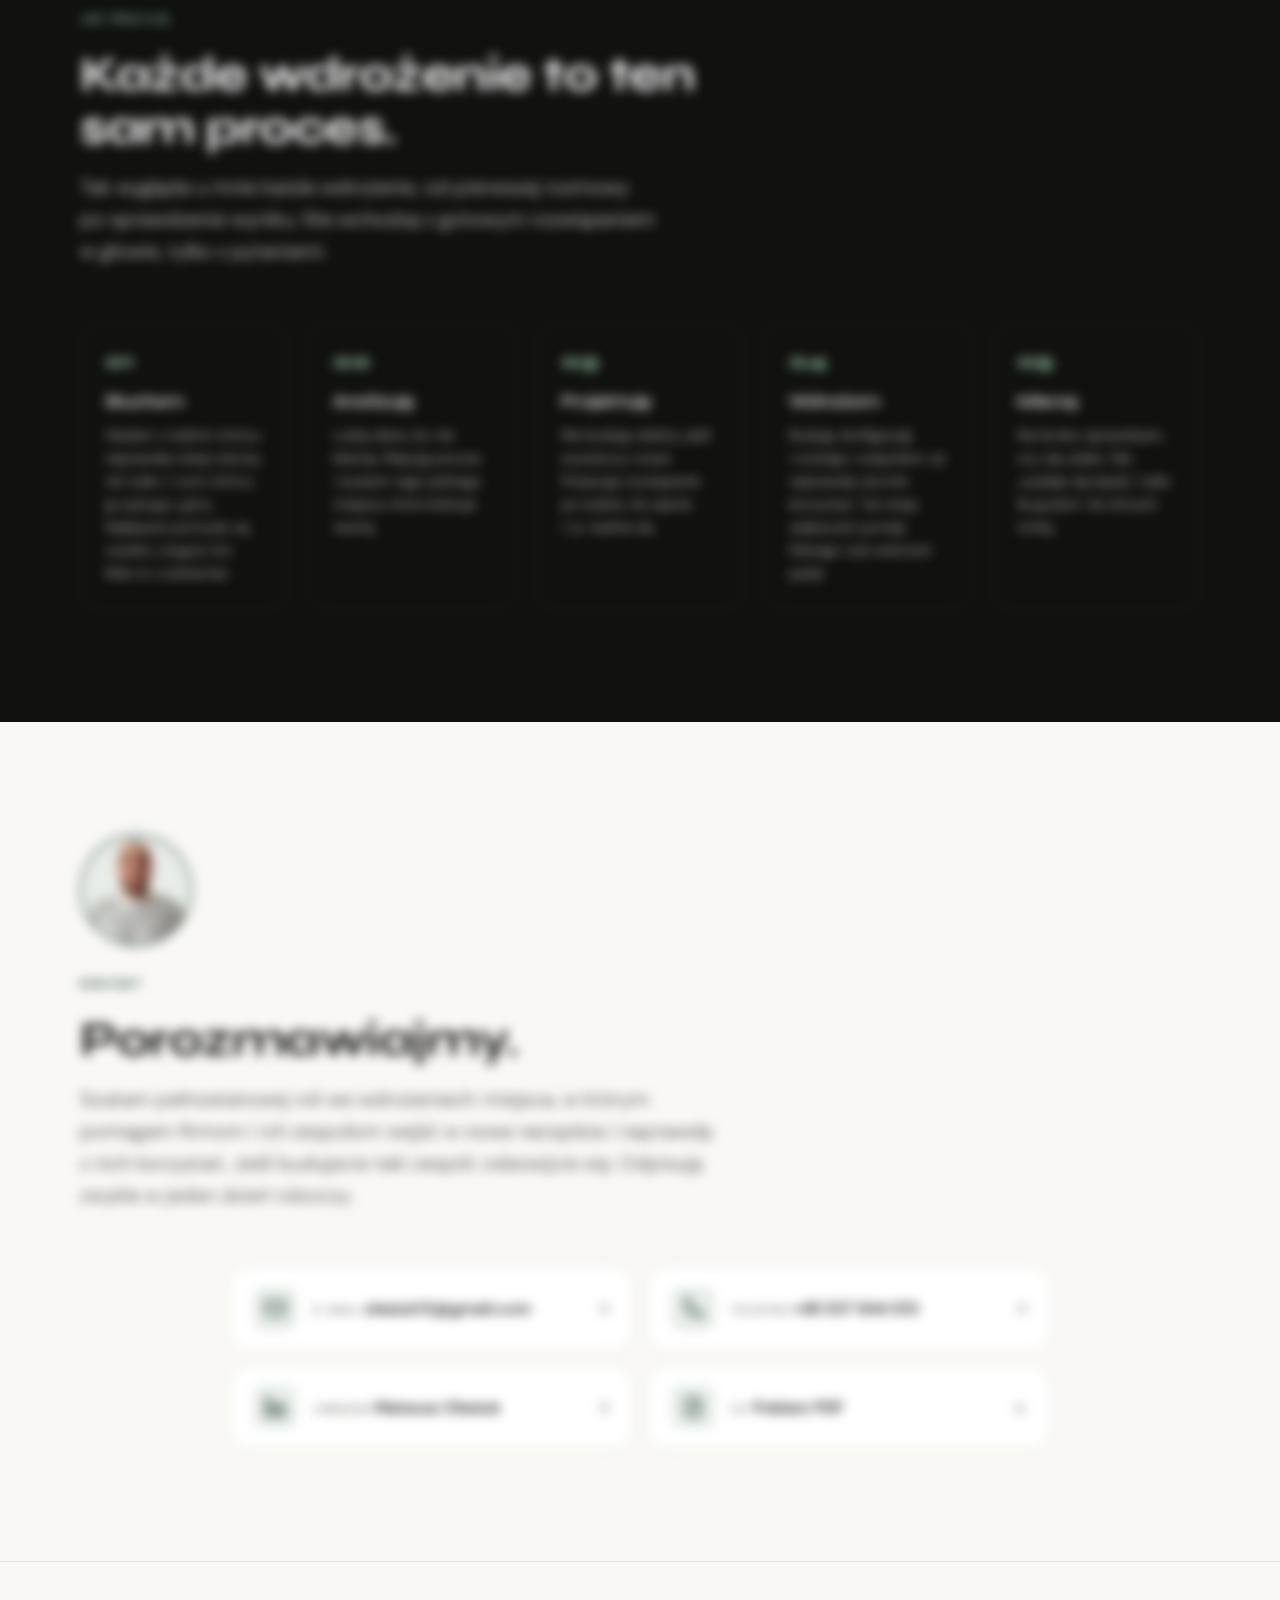
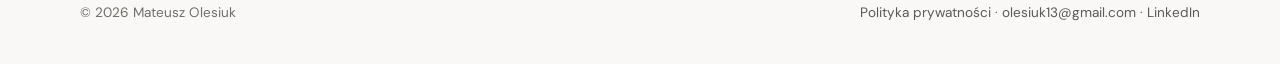
==== commit 8ab2ff7e: "perf+content: WebP, ujednolicenie liczb, SEO (canonical/OG) + 404 + sprzatanie - Zdjecia wyswietlane" ====
--- a/index.html
+++ b/index.html
@@ -10,18 +10,20 @@
   <title>Mateusz Olesiuk — specjalista ds.&nbsp;wdrożeń AI&nbsp;i&nbsp;automatyzacji</title>
   <meta name="description" content="Specjalista ds. wdrożeń i automatyzacji w MŚP. Wdrażam narzędzia i przeprowadzam zespoły przez zmianę tak, żeby ludzie naprawdę zaczęli z nich korzystać. Szukam pełnoetatowej roli.">
   <meta name="author" content="Mateusz Olesiuk">
+  <link rel="canonical" href="https://molesiuk.pl/">
 
   <!-- Open Graph -->
   <meta property="og:type" content="website">
+  <meta property="og:url" content="https://molesiuk.pl/">
   <meta property="og:title" content="Mateusz Olesiuk — specjalista ds. wdrożeń AI i automatyzacji">
   <meta property="og:description" content="Wdrażam narzędzia i przeprowadzam zespoły przez zmianę tak, żeby ludzie naprawdę zaczęli z nich korzystać. Szukam pełnoetatowej roli we wdrożeniach.">
   <meta property="og:locale" content="pl_PL">
-  <meta property="og:image" content="assets/img/og-image.jpg">
+  <meta property="og:image" content="https://molesiuk.pl/assets/img/og-image.jpg">
   <meta property="og:image:width" content="1200">
   <meta property="og:image:height" content="630">
   <meta property="og:image:alt" content="Mateusz Olesiuk — specjalista ds. wdrożeń AI i automatyzacji">
   <meta name="twitter:card" content="summary_large_image">
-  <meta name="twitter:image" content="assets/img/og-image.jpg">
+  <meta name="twitter:image" content="https://molesiuk.pl/assets/img/og-image.jpg">
 
   <!-- Fonty -->
   <link rel="preconnect" href="https://fonts.googleapis.com">
@@ -35,6 +37,8 @@
     "@context": "https://schema.org",
     "@type": "Person",
     "name": "Mateusz Olesiuk",
+    "url": "https://molesiuk.pl/",
+    "image": "https://molesiuk.pl/assets/img/og-image.jpg",
     "jobTitle": "Specjalista ds. wdrożeń AI i automatyzacji",
     "description": "Wdrażam narzędzia i automatyzacje w małych i średnich firmach oraz przeprowadzam zespoły przez zmianę.",
     "email": "mailto:olesiuk13@gmail.com",
@@ -113,7 +117,7 @@
         <div class="about__grid">
           <div class="reveal">
             <button class="video-trigger" data-yt="LBh7V1HzvMY" type="button" aria-label="Odtwórz wideo: kim jestem">
-              <img src="assets/img/intro-poster.jpg" alt="" width="1600" height="900">
+              <img src="assets/img/intro-poster.webp" alt="" width="1600" height="900">
               <span class="play" aria-hidden="true">
                 <svg viewBox="0 0 24 24" fill="currentColor"><path d="M8 5v14l11-7z"/></svg>
               </span>
@@ -155,7 +159,7 @@
               <svg viewBox="0 0 24 24" fill="none" stroke="currentColor" stroke-width="1.8" stroke-linecap="round" stroke-linejoin="round"><path d="M12 2v4M12 18v4M2 12h4M18 12h4M5 5l3 3M16 16l3 3M19 5l-3 3M8 16l-3 3"/><circle cx="12" cy="12" r="3"/></svg>
             </div>
             <h3>Wdrożenia AI&nbsp;i&nbsp;automatyzacji</h3>
-            <p>Zwykle zaczynam od&nbsp;najnudniejszej czynności w&nbsp;firmie, tej, którą ktoś klika ręcznie po&nbsp;sto razy dziennie. Postawiłem już ponad 20&nbsp;takich automatyzacji w&nbsp;n8n i&nbsp;Make.com: od&nbsp;przepisywania wizytówek po&nbsp;powiadomienia, które same trafiają do&nbsp;właściwej osoby. Bez zespołu programistów.</p>
+            <p>Zwykle zaczynam od&nbsp;najnudniejszej czynności w&nbsp;firmie, tej, którą ktoś klika ręcznie po&nbsp;sto razy dziennie. Postawiłem już ponad 25&nbsp;takich automatyzacji w&nbsp;n8n i&nbsp;Make.com: od&nbsp;przepisywania wizytówek po&nbsp;powiadomienia, które same trafiają do&nbsp;właściwej osoby. Bez zespołu programistów.</p>
           </article>
           <article class="card reveal">
             <div class="card__icon" aria-hidden="true">
@@ -188,15 +192,15 @@
         <div class="film reveal">
           <div class="film__media">
             <button class="video-trigger" data-yt="2tsGnqOirCg" type="button" aria-label="Odtwórz wideo: ja i automatyzacje">
-              <img src="assets/img/film-automatyzacje.jpg" alt="" width="1600" height="900" loading="lazy">
+              <img src="assets/img/film-automatyzacje.webp" alt="" width="1600" height="900" loading="lazy">
               <span class="play" aria-hidden="true"><svg viewBox="0 0 24 24" fill="currentColor"><path d="M8 5v14l11-7z"/></svg></span>
               <span class="video-label">Wideo: ja i&nbsp;automatyzacje (do&nbsp;2&nbsp;min)</span>
             </button>
           </div>
           <div class="film__text">
             <span class="label">Ja i&nbsp;automatyzacje</span>
-            <h3>Około 25&nbsp;automatyzacji, które działają produkcyjnie.</h3>
-            <p>Postawiłem już około 25&nbsp;automatyzacji w&nbsp;n8n, od&nbsp;średniozaawansowanych po&nbsp;złożone. Każda przejmuje robotę, którą ktoś wcześniej klikał ręcznie po&nbsp;wiele razy dziennie. Jedną z&nbsp;pierwszych był skaner wizytówek OCR, który po&nbsp;targach przepisywał stos wizytówek do&nbsp;CRM zamiast człowieka.</p>
+            <h3>Ponad 25&nbsp;automatyzacji, które działają produkcyjnie.</h3>
+            <p>Postawiłem już ponad 25&nbsp;automatyzacji w&nbsp;n8n i&nbsp;Make.com, od&nbsp;średniozaawansowanych po&nbsp;złożone. Każda przejmuje robotę, którą ktoś wcześniej klikał ręcznie po&nbsp;wiele razy dziennie. Jedną z&nbsp;pierwszych był skaner wizytówek OCR, który po&nbsp;targach przepisywał stos wizytówek do&nbsp;CRM zamiast człowieka.</p>
             <button class="btn btn-secondary proj-open" type="button" data-projects="data-automatyzacje" aria-haspopup="dialog">Zobacz przykładowe projekty&nbsp;→</button>
           </div>
         </div>
@@ -205,7 +209,7 @@
         <div class="film film--reverse reveal">
           <div class="film__media">
             <button class="video-trigger" data-yt="VH790q4I5dI" type="button" aria-label="Odtwórz wideo: ja i sztuczna inteligencja">
-              <img src="assets/img/film-ai.jpg" alt="" width="1600" height="900" loading="lazy">
+              <img src="assets/img/film-ai.webp" alt="" width="1600" height="900" loading="lazy">
               <span class="play" aria-hidden="true"><svg viewBox="0 0 24 24" fill="currentColor"><path d="M8 5v14l11-7z"/></svg></span>
               <span class="video-label">Wideo: ja i&nbsp;sztuczna inteligencja (do&nbsp;2&nbsp;min)</span>
             </button>
@@ -324,7 +328,7 @@
     <section id="kontakt" aria-labelledby="kontakt-title">
       <div class="container">
         <div class="section-head reveal">
-          <img class="contact__avatar" src="assets/img/kontakt-avatar.png" alt="Mateusz Olesiuk" width="112" height="112">
+          <img class="contact__avatar" src="assets/img/kontakt-avatar.webp" alt="Mateusz Olesiuk" width="112" height="112">
           <span class="label">Kontakt</span>
           <h2 id="kontakt-title">Porozmawiajmy.</h2>
           <p class="lead" style="margin-top:1rem">Szukam pełnoetatowej roli we&nbsp;wdrożeniach: miejsca, w&nbsp;którym pomagam firmom i&nbsp;ich zespołom wejść w&nbsp;nowe narzędzia i&nbsp;naprawdę z&nbsp;nich korzystać. Jeśli budujecie taki zespół, odezwijcie się. Odpisuję zwykle w&nbsp;jeden dzień roboczy.</p>
@@ -380,10 +384,10 @@
   <div class="proj-data" id="data-automatyzacje" hidden>
     <article class="proj-item" data-title="Skaner wizytówek OCR">
       <div class="proj-item__media">
-        <div class="proj-shot"><img src="assets/img/projekty/Skaner-wizytówek-ocr/01.jpg" alt="Skaner wizytówek OCR — workflow w n8n" width="1920" height="1080" loading="lazy"></div>
-      </div>
-      <div class="proj-item__body">
-        <span class="label">n8n&nbsp;· OCR&nbsp;· CRM</span>
+        <div class="proj-shot"><img src="assets/img/projekty/Skaner-wizytówek-ocr/01.webp" alt="Skaner wizytówek OCR — scenariusz w Make.com" width="1920" height="1080" loading="lazy"></div>
+      </div>
+      <div class="proj-item__body">
+        <span class="label">Make.com&nbsp;· OCR&nbsp;· CRM</span>
         <dl>
           <div><dt>Problem</dt><dd>Po targach zostawał stos wizytówek do&nbsp;ręcznego przepisania do&nbsp;CRM. To&nbsp;16–20&nbsp;godzin żmudnej pracy i&nbsp;łatwo o&nbsp;literówkę w&nbsp;danych kontaktowych.</dd></div>
           <div><dt>Rozwiązanie</dt><dd>Zbudowałem przepływ bez jednej linijki kodu: zdjęcie wizytówki&nbsp;→ odczyt danych przez&nbsp;AI&nbsp;→ arkusz&nbsp;→ CRM. Dane same lądują we&nbsp;właściwych polach.</dd></div>
@@ -393,7 +397,7 @@
     </article>
     <article class="proj-item" data-title="Powiadomienia na Telegramie">
       <div class="proj-item__media">
-        <div class="proj-shot"><img src="assets/img/projekty/Powiadomienia-na-telegramie/01.jpg" alt="Powiadomienia na Telegramie — workflow w n8n" width="1920" height="1080" loading="lazy"></div>
+        <div class="proj-shot"><img src="assets/img/projekty/Powiadomienia-na-telegramie/01.webp" alt="Powiadomienia na Telegramie — workflow w n8n" width="1920" height="1080" loading="lazy"></div>
       </div>
       <div class="proj-item__body">
         <span class="label">n8n&nbsp;· Typeform&nbsp;· Firmao&nbsp;CRM&nbsp;· Telegram</span>
@@ -406,7 +410,7 @@
     </article>
     <article class="proj-item" data-title="Od zapytania do produkcji">
       <div class="proj-item__media">
-        <div class="proj-shot"><img src="assets/img/projekty/Automatyczna-obsługa-zapytań-od-klientów/01.jpg" alt="Automatyczny obieg zapytań ofertowych — workflow w n8n" width="1920" height="1080" loading="lazy"></div>
+        <div class="proj-shot"><img src="assets/img/projekty/Automatyczna-obsługa-zapytań-od-klientów/01.webp" alt="Automatyczny obieg zapytań ofertowych — workflow w n8n" width="1920" height="1080" loading="lazy"></div>
       </div>
       <div class="proj-item__body">
         <span class="label">n8n&nbsp;· Microsoft&nbsp;365&nbsp;· Pipedrive&nbsp;· Comarch&nbsp;ERP</span>
@@ -419,7 +423,7 @@
     </article>
     <article class="proj-item" data-title="Agent AI do obsługi skrzynki e-mail">
       <div class="proj-item__media">
-        <div class="proj-shot"><img src="assets/img/projekty/Agent-AI-do-obsługi-poczty/01.jpg" alt="Agent AI do obsługi skrzynki e-mail — workflow w n8n" width="1920" height="1080" loading="lazy"></div>
+        <div class="proj-shot"><img src="assets/img/projekty/Agent-AI-do-obsługi-poczty/01.webp" alt="Agent AI do obsługi skrzynki e-mail — workflow w n8n" width="1920" height="1080" loading="lazy"></div>
       </div>
       <div class="proj-item__body">
         <span class="label">n8n&nbsp;· Claude (Haiku&nbsp;4.5 + Sonnet&nbsp;4.6)&nbsp;· HubSpot&nbsp;· Slack</span>
@@ -432,7 +436,7 @@
     </article>
     <article class="proj-item" data-title="Automatyzacja przechwytywania leadów">
       <div class="proj-item__media">
-        <div class="proj-shot"><img src="assets/img/projekty/Automatyzacja-przechwytywania-leadów/01.jpg" alt="Automatyzacja przechwytywania leadów — scenariusz w Make.com" width="1920" height="1080" loading="lazy"></div>
+        <div class="proj-shot"><img src="assets/img/projekty/Automatyzacja-przechwytywania-leadów/01.webp" alt="Automatyzacja przechwytywania leadów — scenariusz w Make.com" width="1920" height="1080" loading="lazy"></div>
       </div>
       <div class="proj-item__body">
         <span class="label">Make.com&nbsp;· Webhook&nbsp;· Google&nbsp;Sheets&nbsp;· Slack</span>
@@ -449,10 +453,10 @@
   <div class="proj-data" id="data-ai" hidden>
     <article class="proj-item" data-title="Aplikacja webowa dla firmy ciesielsko-dekarskiej">
       <div class="proj-item__media">
-        <div class="proj-shot"><img src="assets/img/projekty/Aplikacja-dekarska/01.jpg" alt="Aplikacja dla firmy ciesielsko-dekarskiej — widok 1" width="1920" height="1080" loading="lazy"></div>
-        <div class="proj-shot"><img src="assets/img/projekty/Aplikacja-dekarska/02.jpg" alt="Aplikacja dla firmy ciesielsko-dekarskiej — widok 2" width="1920" height="1080" loading="lazy"></div>
-        <div class="proj-shot"><img src="assets/img/projekty/Aplikacja-dekarska/03.jpg" alt="Aplikacja dla firmy ciesielsko-dekarskiej — widok 3" width="1920" height="1080" loading="lazy"></div>
-        <div class="proj-shot"><img src="assets/img/projekty/Aplikacja-dekarska/04.jpg" alt="Aplikacja dla firmy ciesielsko-dekarskiej — widok 4" width="1920" height="1080" loading="lazy"></div>
+        <div class="proj-shot"><img src="assets/img/projekty/Aplikacja-dekarska/01.webp" alt="Aplikacja dla firmy ciesielsko-dekarskiej — widok 1" width="1920" height="1080" loading="lazy"></div>
+        <div class="proj-shot"><img src="assets/img/projekty/Aplikacja-dekarska/02.webp" alt="Aplikacja dla firmy ciesielsko-dekarskiej — widok 2" width="1920" height="1080" loading="lazy"></div>
+        <div class="proj-shot"><img src="assets/img/projekty/Aplikacja-dekarska/03.webp" alt="Aplikacja dla firmy ciesielsko-dekarskiej — widok 3" width="1920" height="1080" loading="lazy"></div>
+        <div class="proj-shot"><img src="assets/img/projekty/Aplikacja-dekarska/04.webp" alt="Aplikacja dla firmy ciesielsko-dekarskiej — widok 4" width="1920" height="1080" loading="lazy"></div>
       </div>
       <div class="proj-item__body">
         <span class="label">Claude Code&nbsp;· Aplikacja webowa</span>
@@ -466,10 +470,10 @@
     </article>
     <article class="proj-item" data-title="Aplikacja do analizy ofert pracy">
       <div class="proj-item__media">
-        <div class="proj-shot"><img src="assets/img/projekty/Aplikacja-do-analizy-ofert-pracy/01.jpg" alt="Aplikacja do analizy ofert pracy — widok 1" width="1920" height="972" loading="lazy"></div>
-        <div class="proj-shot"><img src="assets/img/projekty/Aplikacja-do-analizy-ofert-pracy/02.jpg" alt="Aplikacja do analizy ofert pracy — widok 2" width="1920" height="972" loading="lazy"></div>
-        <div class="proj-shot"><img src="assets/img/projekty/Aplikacja-do-analizy-ofert-pracy/03.jpg" alt="Aplikacja do analizy ofert pracy — widok 3" width="1920" height="972" loading="lazy"></div>
-        <div class="proj-shot"><img src="assets/img/projekty/Aplikacja-do-analizy-ofert-pracy/04.jpg" alt="Aplikacja do analizy ofert pracy — widok 4" width="1920" height="972" loading="lazy"></div>
+        <div class="proj-shot"><img src="assets/img/projekty/Aplikacja-do-analizy-ofert-pracy/01.webp" alt="Aplikacja do analizy ofert pracy — widok 1" width="1920" height="972" loading="lazy"></div>
+        <div class="proj-shot"><img src="assets/img/projekty/Aplikacja-do-analizy-ofert-pracy/02.webp" alt="Aplikacja do analizy ofert pracy — widok 2" width="1920" height="972" loading="lazy"></div>
+        <div class="proj-shot"><img src="assets/img/projekty/Aplikacja-do-analizy-ofert-pracy/03.webp" alt="Aplikacja do analizy ofert pracy — widok 3" width="1920" height="972" loading="lazy"></div>
+        <div class="proj-shot"><img src="assets/img/projekty/Aplikacja-do-analizy-ofert-pracy/04.webp" alt="Aplikacja do analizy ofert pracy — widok 4" width="1920" height="972" loading="lazy"></div>
       </div>
       <div class="proj-item__body">
         <span class="label">Claude Code&nbsp;· Aplikacja webowa&nbsp;· AI</span>
@@ -482,9 +486,9 @@
     </article>
     <article class="proj-item" data-title="Agent-factory">
       <div class="proj-item__media">
-        <div class="proj-shot"><img src="assets/img/projekty/Agent-factory/01.jpg" alt="System agent-factory — widok 1" width="1920" height="1080" loading="lazy"></div>
-        <div class="proj-shot"><img src="assets/img/projekty/Agent-factory/02.jpg" alt="System agent-factory — widok 2" width="1920" height="1080" loading="lazy"></div>
-        <div class="proj-shot"><img src="assets/img/projekty/Agent-factory/03.jpg" alt="System agent-factory — widok 3" width="1920" height="1080" loading="lazy"></div>
+        <div class="proj-shot"><img src="assets/img/projekty/Agent-factory/01.webp" alt="System agent-factory — widok 1" width="1920" height="1080" loading="lazy"></div>
+        <div class="proj-shot"><img src="assets/img/projekty/Agent-factory/02.webp" alt="System agent-factory — widok 2" width="1920" height="1080" loading="lazy"></div>
+        <div class="proj-shot"><img src="assets/img/projekty/Agent-factory/03.webp" alt="System agent-factory — widok 3" width="1920" height="1080" loading="lazy"></div>
       </div>
       <div class="proj-item__body">
         <span class="label">System agentów&nbsp;· Claude Code</span>
--- a/style.css
+++ b/style.css
@@ -265,37 +265,8 @@
 .section-meta { text-align: center; margin-top: 2.5rem; color: var(--ink-secondary); font-size: .95rem; }
 
 /* =====================================================================
-   Projekty — roadmapa
-   ===================================================================== */
-.roadmap { display: grid; gap: 2rem; }
-.step {
-  display: grid; grid-template-columns: auto 1fr; gap: 2rem;
-  position: relative;
-}
-.step__rail { display: flex; flex-direction: column; align-items: center; gap: .75rem; }
-.step__num {
-  font-family: var(--font-display); font-weight: 800; font-size: 1.1rem;
-  width: 3rem; height: 3rem; border-radius: 50%;
-  background: var(--accent); color: var(--surface);
-  display: grid; place-items: center; flex: none;
-}
-.step__line { width: 2px; flex: 1; background: var(--border); min-height: 1.5rem; transform: scaleY(0); transform-origin: top; transition: transform .7s var(--ease-out) .2s; }
-.step:last-child .step__line { display: none; }
-.step__body {
-  display: grid; grid-template-columns: 1.1fr .9fr; gap: 2rem; align-items: start;
-  background: var(--surface); border: 1px solid var(--border);
-  border-radius: var(--radius-card); padding: 2rem;
-}
-.project__tag { margin-bottom: 1.25rem; }
-.project h3 { margin-bottom: 1rem; }
-.project dl { margin: 0; display: grid; gap: .85rem; }
-.project dt { font-size: .72rem; text-transform: uppercase; letter-spacing: .08em; color: var(--ink-tertiary); font-weight: 600; margin-bottom: .15rem; }
-.project dd { margin: 0; color: var(--ink-secondary); }
-.project dd strong { color: var(--ink); font-weight: 600; }
-.project .efekt { color: var(--accent); font-weight: 500; }
-.disclaimer { font-size: .9rem; font-style: italic; color: var(--ink-tertiary); border-left: 2px solid var(--border-strong); padding-left: 1rem; }
-
-/* ---- Wyniki (osiągnięcia z liczbami) ---- */
+   Projekty — wyniki (osiągnięcia z liczbami)
+   ===================================================================== */
 .results__title { margin-top: 3.5rem; }
 .results-grid { display: grid; grid-template-columns: repeat(4, 1fr); gap: 1.25rem; margin-top: 1.5rem; }
 @media (max-width: 980px) { .results-grid { grid-template-columns: repeat(2, 1fr); } }
@@ -305,15 +276,6 @@
 .result__desc { font-size: .9rem; color: var(--ink-secondary); margin-top: .6rem; }
 .more-projects { margin-top: 2.5rem; color: var(--ink-secondary); max-width: 62ch; }
 
-@media (max-width: 980px) {
-  .step__body { grid-template-columns: 1fr; gap: 1.5rem; }
-}
-@media (max-width: 600px) {
-  .step { grid-template-columns: 1fr; gap: 1rem; }
-  .step__rail { flex-direction: row; }
-  .step__line { display: none; }
-}
-
 /* =====================================================================
    Jak pracuję — sekcja ciemna
    ===================================================================== */
@@ -334,7 +296,6 @@
    Kontakt
    ===================================================================== */
 .contact__avatar { width: 112px; height: 112px; display: block; margin: 0 0 1.5rem; border-radius: 50%; }
-.contact__grid { display: grid; grid-template-columns: 1fr 1fr; gap: 3rem; align-items: start; }
 .contact__links { display: grid; grid-template-columns: repeat(2, 1fr); gap: 1rem; max-width: 820px; margin-inline: auto; }
 @media (max-width: 560px) { .contact__links { grid-template-columns: 1fr; } }
 .contact-card {
@@ -349,21 +310,6 @@
 .contact-card__label { font-size: .72rem; text-transform: uppercase; letter-spacing: .08em; color: var(--ink-tertiary); font-weight: 600; }
 .contact-card__value { font-weight: 600; color: var(--ink); }
 .contact-card__arrow { color: var(--ink-tertiary); }
-
-.contact__form { display: grid; gap: 1rem; background: var(--surface); border: 1px solid var(--border); border-radius: var(--radius-card); padding: 2rem; }
-.field { display: grid; gap: .4rem; }
-.field label { font-size: .82rem; font-weight: 600; color: var(--ink-secondary); }
-.field input, .field textarea {
-  font-family: var(--font-body); font-size: 1rem; color: var(--ink);
-  background: var(--bg); border: 1px solid var(--border);
-  border-radius: .65rem; padding: .8rem 1rem; width: 100%;
-  transition: border-color .2s var(--ease-out);
-}
-.field input:focus, .field textarea:focus { outline: none; border-color: var(--accent); }
-.field textarea { resize: vertical; min-height: 7rem; }
-.hp { position: absolute; left: -9999px; width: 1px; height: 1px; overflow: hidden; }
-.form-note { font-size: .82rem; color: var(--ink-tertiary); }
-@media (max-width: 860px) { .contact__grid { grid-template-columns: 1fr; gap: 2rem; } }
 
 /* =====================================================================
    Footer
@@ -559,16 +505,9 @@
   background-image: url("data:image/svg+xml,%3Csvg xmlns='http://www.w3.org/2000/svg' width='160' height='160'%3E%3Cfilter id='n'%3E%3CfeTurbulence type='fractalNoise' baseFrequency='0.85' numOctaves='2' stitchTiles='stitch'/%3E%3C/filter%3E%3Crect width='100%25' height='100%25' filter='url(%23n)'/%3E%3C/svg%3E");
 }
 
-/* Roadmap projektów — „rozwijanie" przy wjeździe (linia rośnie, numer wskakuje) */
-.step.reveal .step__num { transform: scale(.55); opacity: 0; transition: transform .6s var(--ease-out) .12s, opacity .6s var(--ease-out) .12s; }
-.step.reveal.is-visible .step__num { transform: none; opacity: 1; }
-.step.reveal.is-visible .step__line { transform: scaleY(1); }
-
 /* Fallback bez JS — treść zawsze widoczna (nie znika, gdy JS nie działa) */
 html:not(.js) .reveal,
 html:not(.js) [data-reveal] { opacity: 1 !important; transform: none !important; filter: none !important; animation: none !important; }
-html:not(.js) .step__num { opacity: 1 !important; transform: none !important; }
-html:not(.js) .step__line { transform: none !important; }
 
 /* =====================================================================
    Reduced motion (twarda reguła) — wyłącza ruch i efekty
@@ -577,7 +516,6 @@
   html { scroll-behavior: auto; }
   *, *::before, *::after { animation: none !important; transition: none !important; }
   .reveal, [data-reveal] { opacity: 1 !important; transform: none !important; filter: none !important; }
-  .step__num, .step__line { opacity: 1 !important; transform: none !important; }
   header.nav { opacity: 1 !important; transform: none !important; }
   .hero__glow { display: none; }
 }
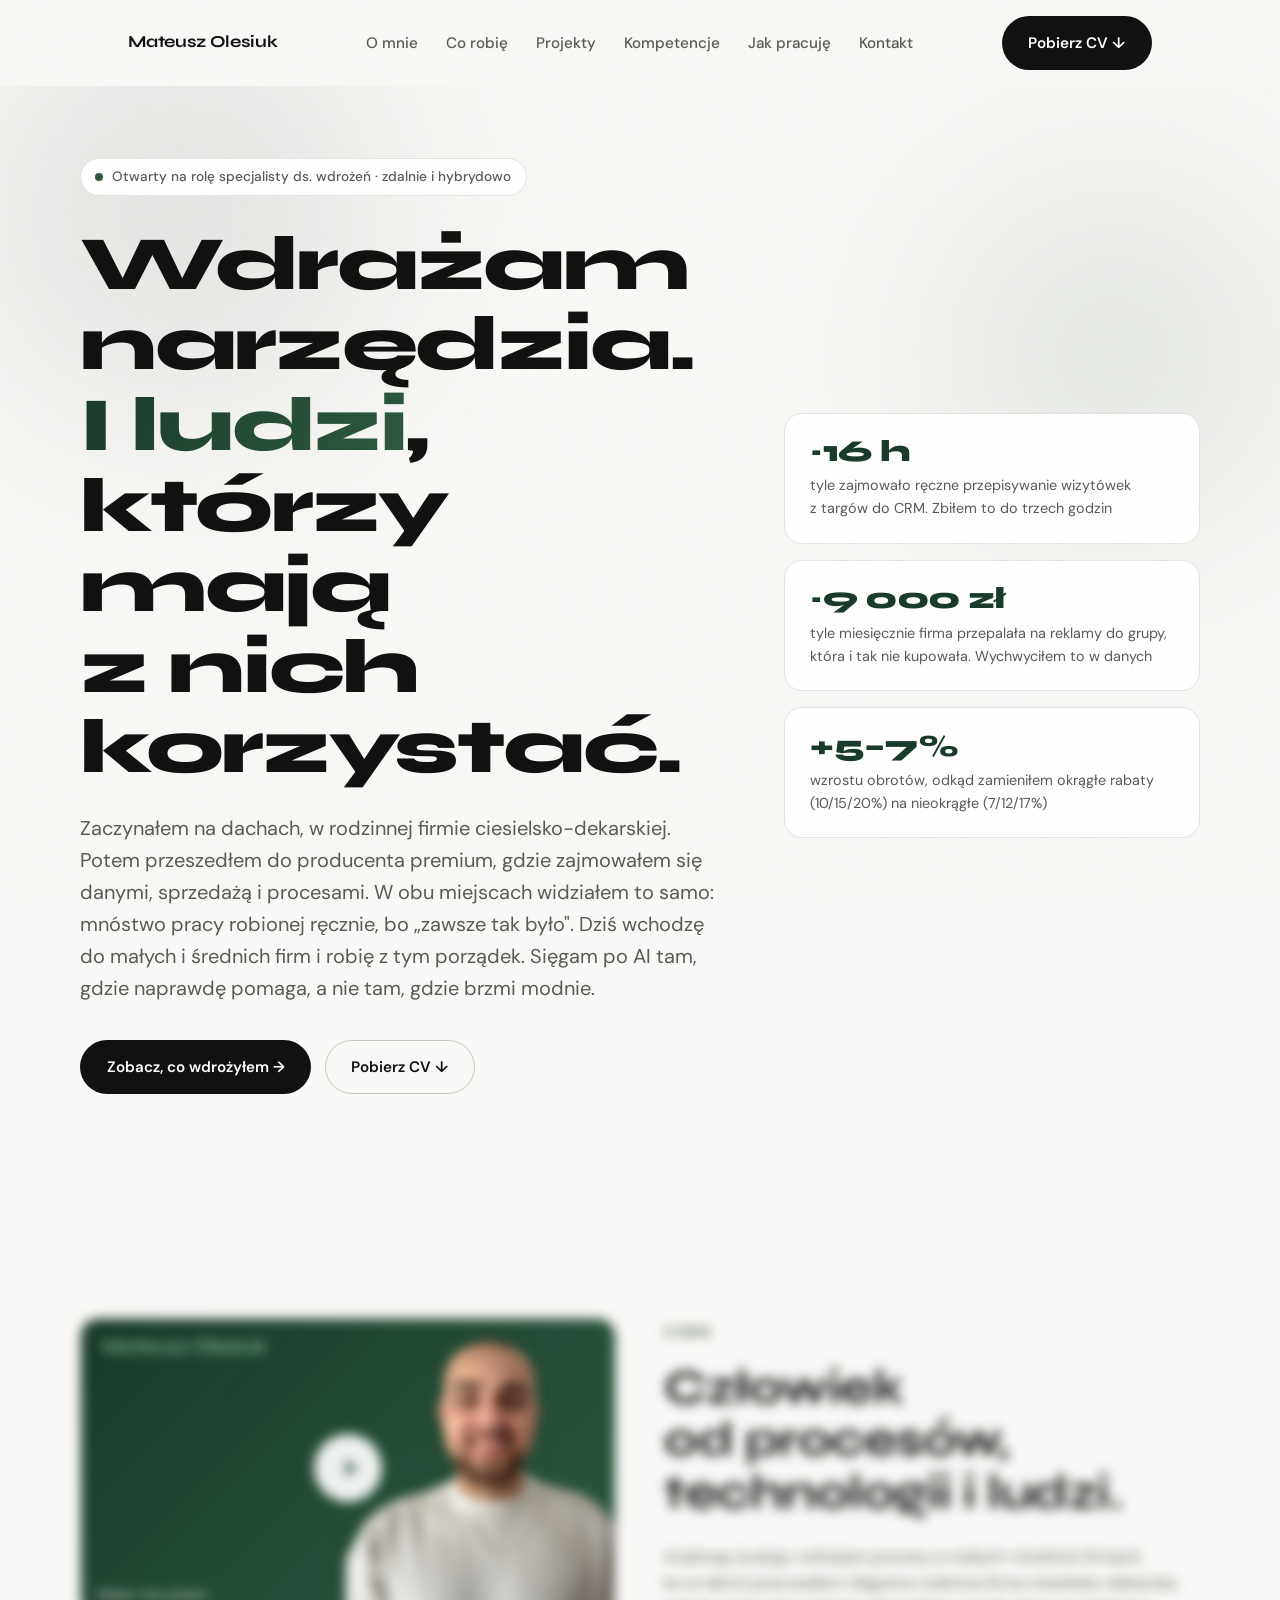
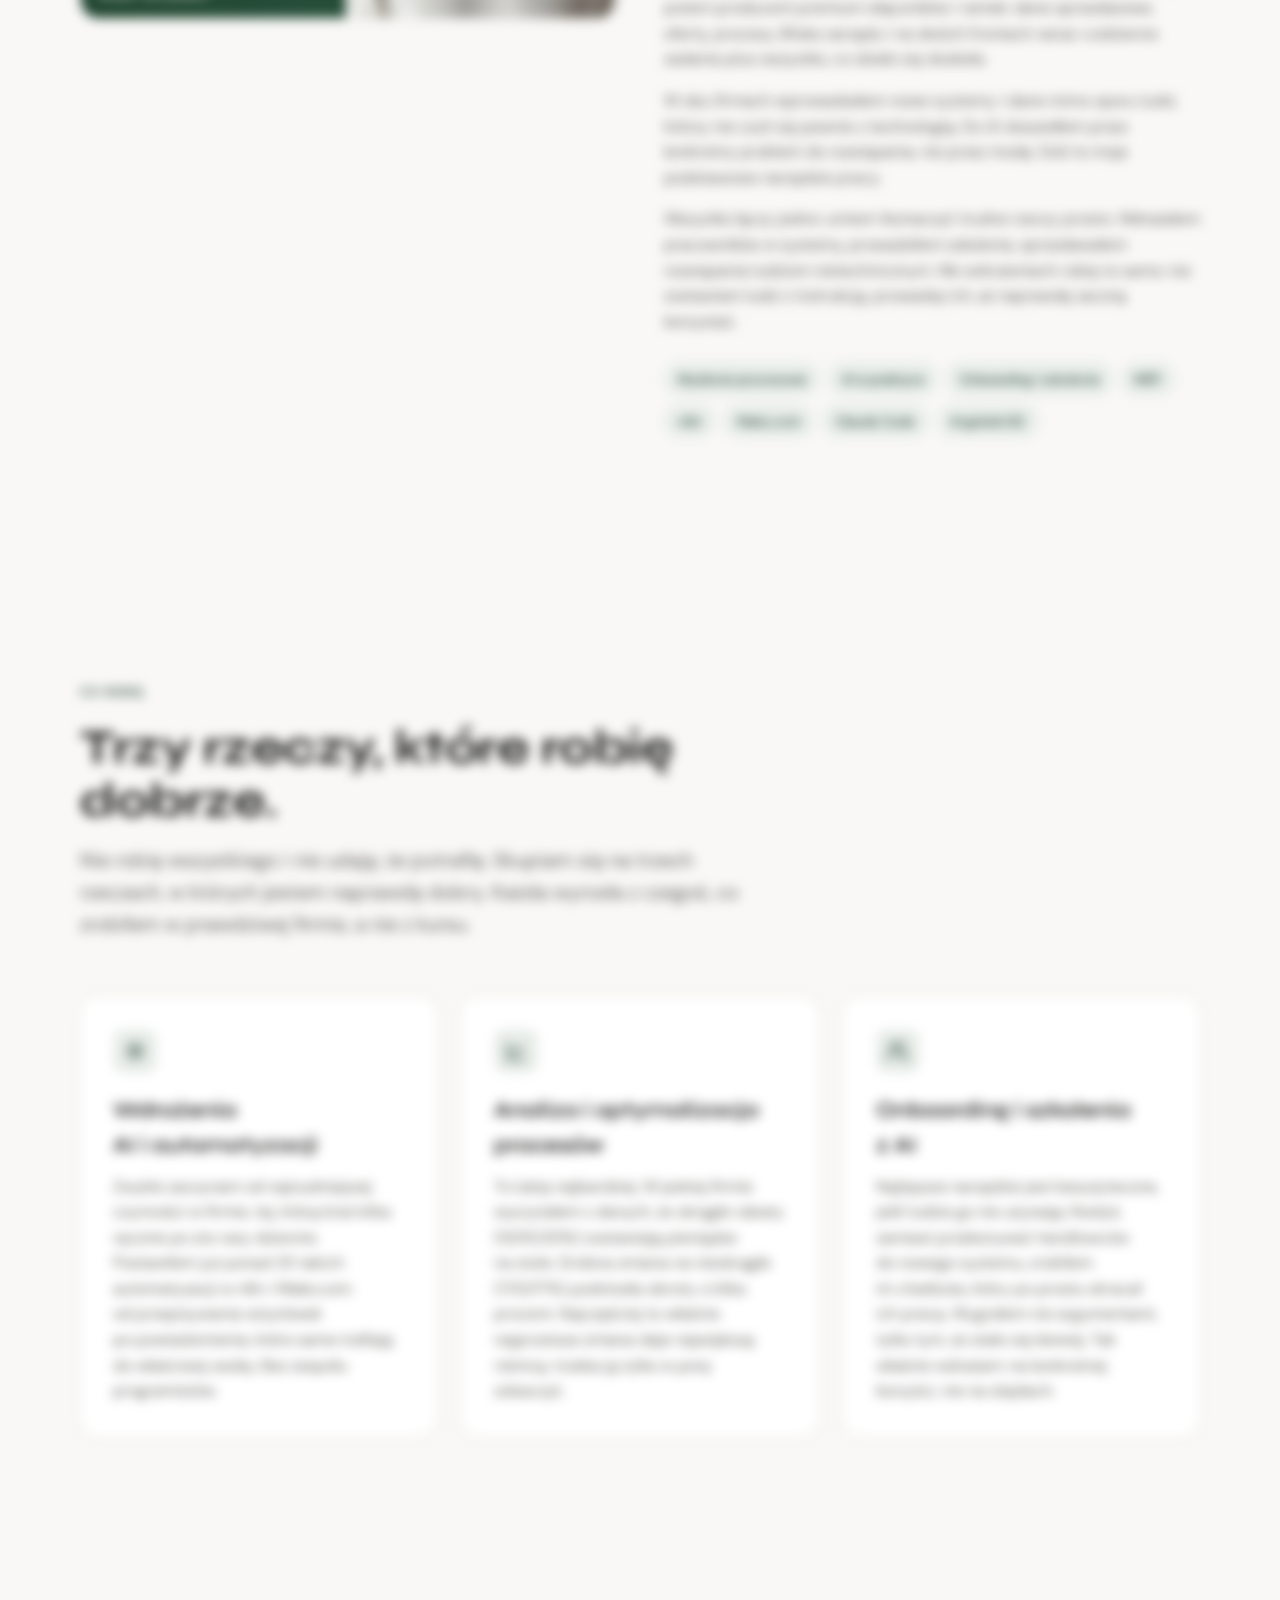
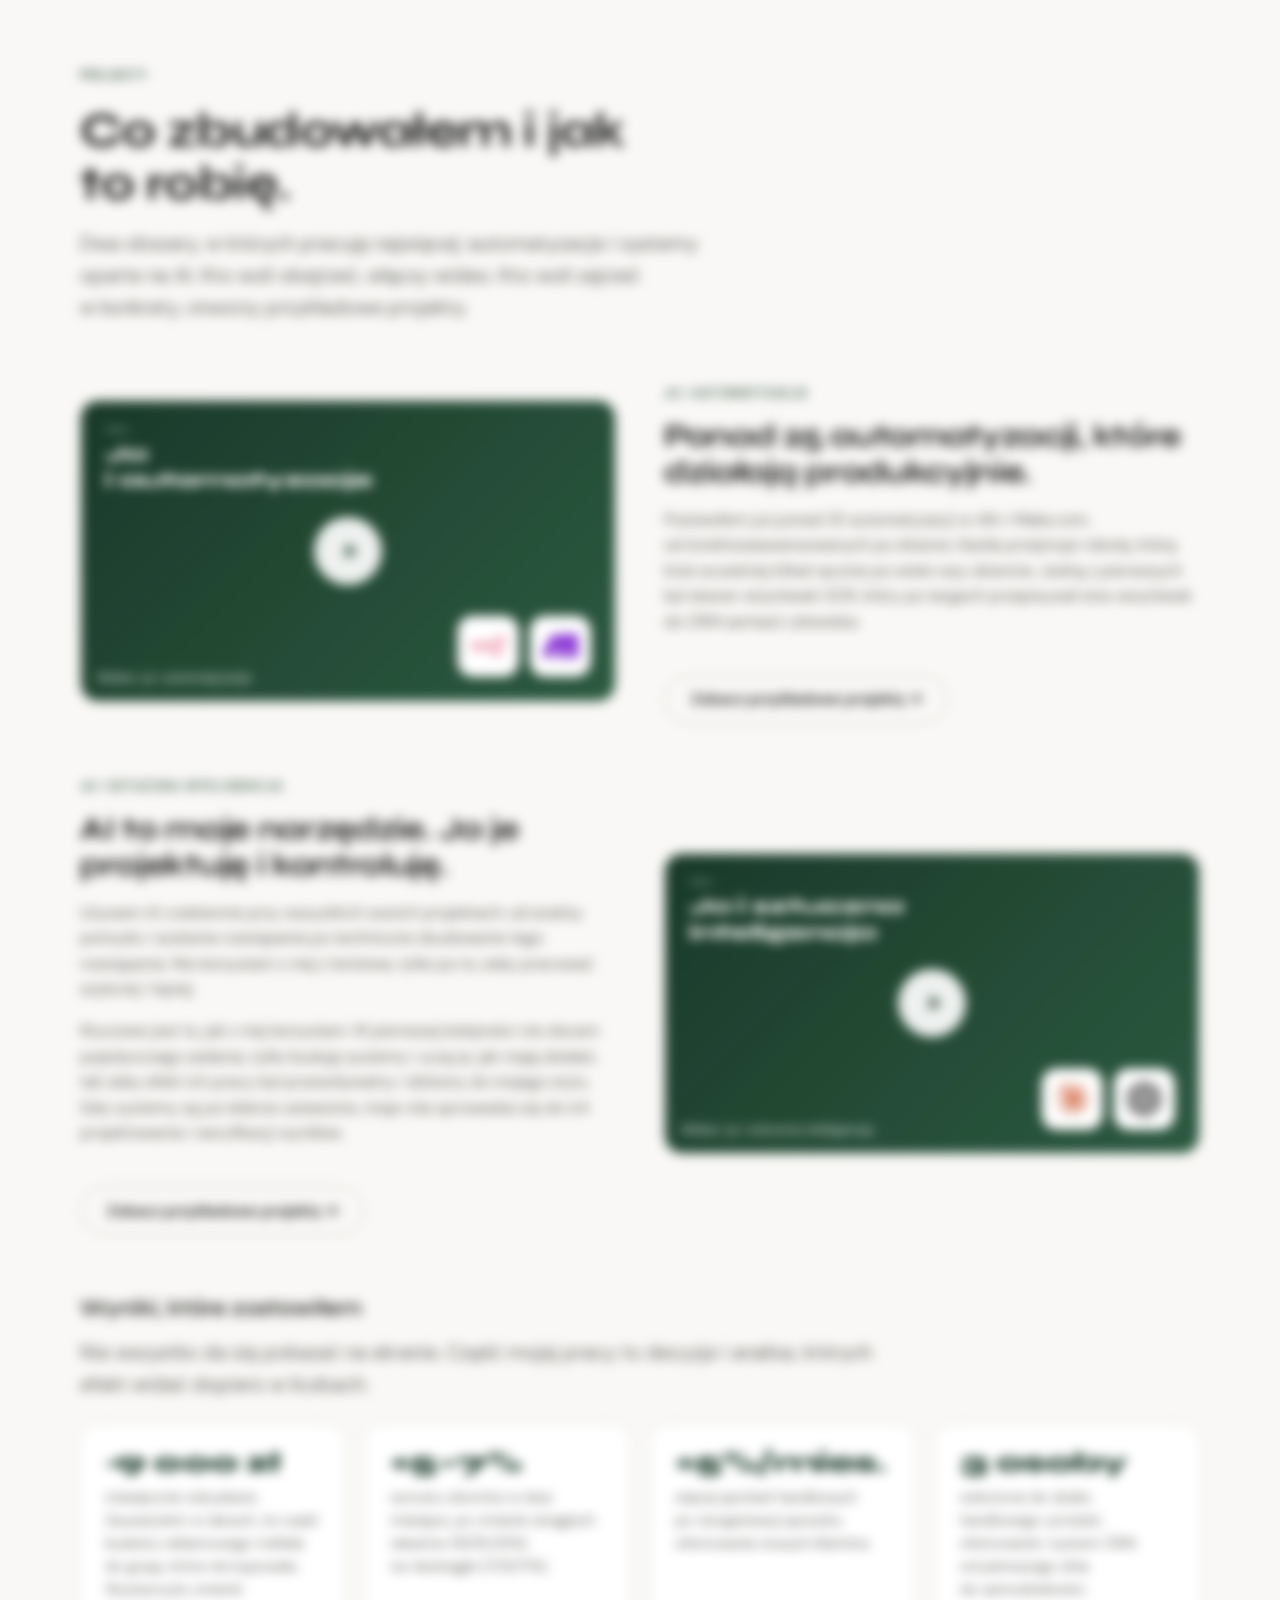
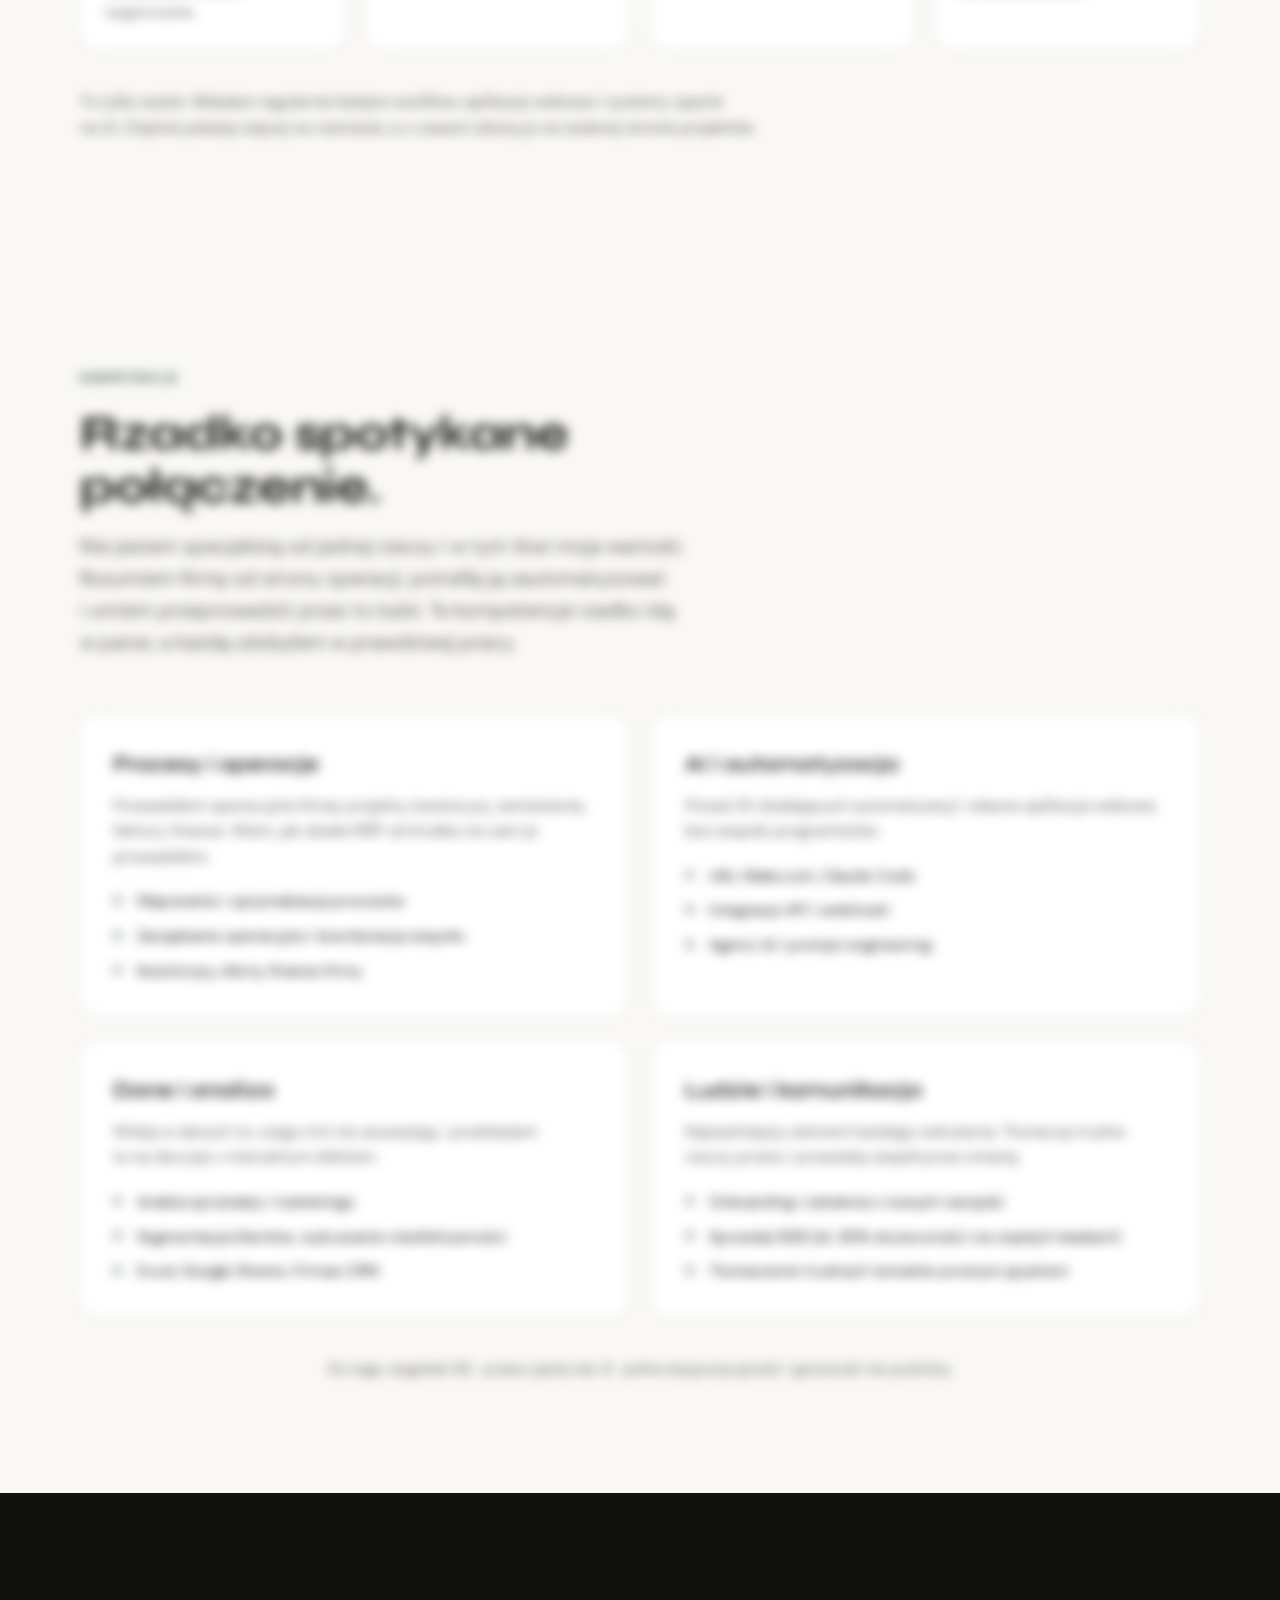
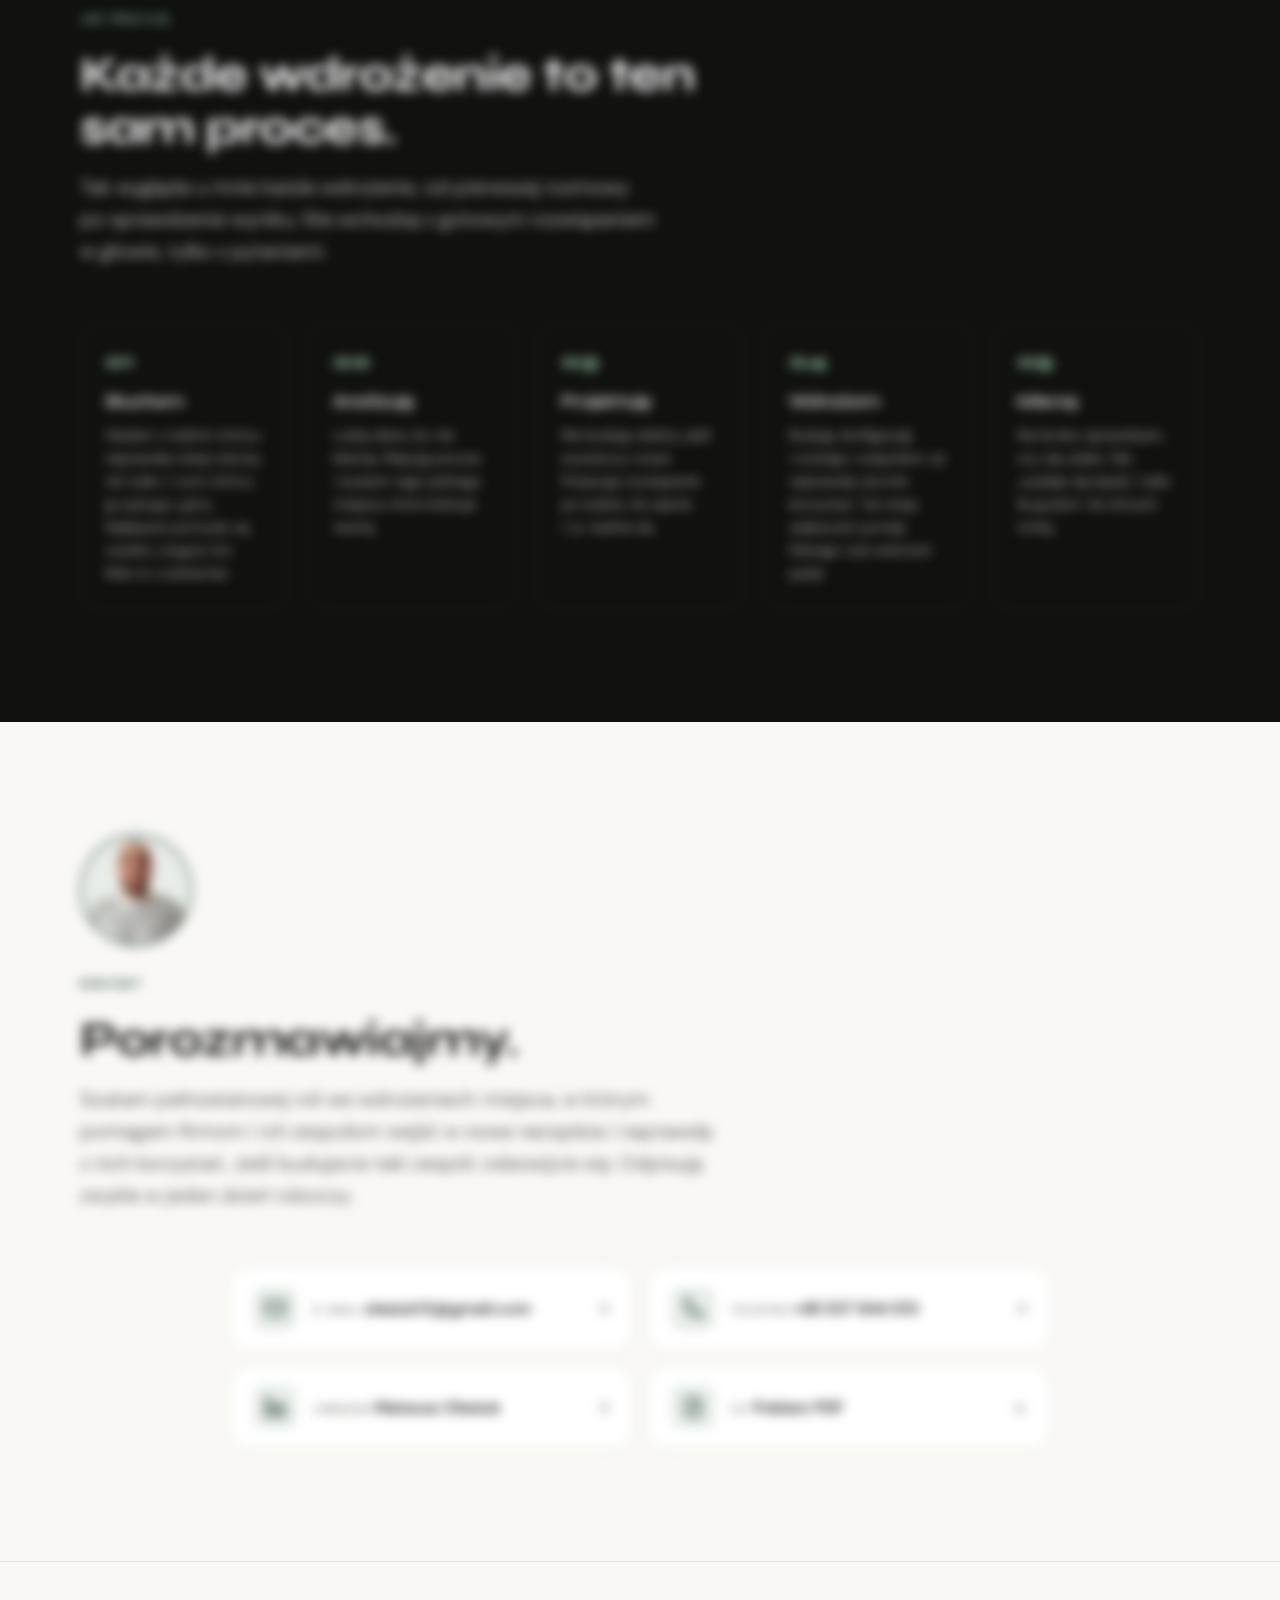
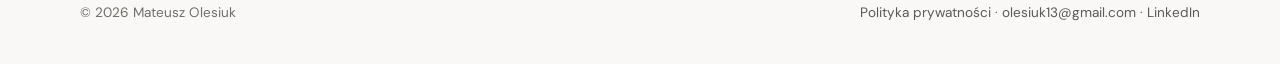
==== commit 4b1e9e8d: "fix+content: intuicyjny wybor projektu na mobile + usuniecie placeholderow czasu wideo - Modal galer" ====
--- a/index.html
+++ b/index.html
@@ -121,7 +121,7 @@
               <span class="play" aria-hidden="true">
                 <svg viewBox="0 0 24 24" fill="currentColor"><path d="M8 5v14l11-7z"/></svg>
               </span>
-              <span class="video-label">Wideo: kim jestem (2&nbsp;min)</span>
+              <span class="video-label">Wideo: kim jestem</span>
             </button>
           </div>
           <div class="about__text reveal">
@@ -194,7 +194,7 @@
             <button class="video-trigger" data-yt="2tsGnqOirCg" type="button" aria-label="Odtwórz wideo: ja i automatyzacje">
               <img src="assets/img/film-automatyzacje.webp" alt="" width="1600" height="900" loading="lazy">
               <span class="play" aria-hidden="true"><svg viewBox="0 0 24 24" fill="currentColor"><path d="M8 5v14l11-7z"/></svg></span>
-              <span class="video-label">Wideo: ja i&nbsp;automatyzacje (do&nbsp;2&nbsp;min)</span>
+              <span class="video-label">Wideo: ja i&nbsp;automatyzacje</span>
             </button>
           </div>
           <div class="film__text">
@@ -211,7 +211,7 @@
             <button class="video-trigger" data-yt="VH790q4I5dI" type="button" aria-label="Odtwórz wideo: ja i sztuczna inteligencja">
               <img src="assets/img/film-ai.webp" alt="" width="1600" height="900" loading="lazy">
               <span class="play" aria-hidden="true"><svg viewBox="0 0 24 24" fill="currentColor"><path d="M8 5v14l11-7z"/></svg></span>
-              <span class="video-label">Wideo: ja i&nbsp;sztuczna inteligencja (do&nbsp;2&nbsp;min)</span>
+              <span class="video-label">Wideo: ja i&nbsp;sztuczna inteligencja</span>
             </button>
           </div>
           <div class="film__text">
@@ -506,6 +506,7 @@
     <div class="proj-modal__shell">
       <header class="proj-modal__head">
         <div class="proj-tabs" role="tablist" aria-label="Lista projektów"></div>
+        <select class="proj-select" aria-label="Wybierz projekt"></select>
         <button class="proj-modal__close" data-close type="button" aria-label="Zamknij">×</button>
       </header>
       <div class="proj-modal__body">
--- a/style.css
+++ b/style.css
@@ -415,6 +415,18 @@
 .proj-modal__close { flex: none; width: 2.5rem; height: 2.5rem; border: none; background: transparent; color: var(--ink-secondary); font-size: 1.6rem; line-height: 1; cursor: pointer; border-radius: 50%; }
 @media (hover: hover) { .proj-modal__close:hover { background: var(--accent-muted); color: var(--ink); } }
 
+/* Wybór projektu na mobile — lista rozwijana zamiast przewijanych zakładek */
+.proj-select {
+  display: none; flex: 1; min-width: 0;
+  font: inherit; font-size: .95rem; font-weight: 600; color: var(--ink);
+  background-color: var(--bg); border: 1px solid var(--border-strong);
+  border-radius: var(--radius-pill); padding: .6rem 2.4rem .6rem 1.1rem;
+  appearance: none; -webkit-appearance: none; cursor: pointer;
+  background-image: url("data:image/svg+xml,%3Csvg xmlns='http://www.w3.org/2000/svg' width='12' height='12' viewBox='0 0 24 24' fill='none' stroke='%23111110' stroke-width='2.5' stroke-linecap='round' stroke-linejoin='round'%3E%3Cpath d='M6 9l6 6 6-6'/%3E%3C/svg%3E");
+  background-repeat: no-repeat; background-position: right 1rem center; background-size: .8rem;
+  text-overflow: ellipsis;
+}
+
 .proj-modal__body { display: grid; grid-template-columns: 1.6fr 1fr; align-items: start; overflow: hidden; min-height: 0; }
 
 /* Karuzela — slot dokładnie 16:9 (proporcja zrzutów), żeby nie przycinać boków */
@@ -446,6 +458,8 @@
 @media (max-width: 820px) {
   dialog.proj-modal { max-width: 100vw; width: 100vw; }
   .proj-modal__shell { border-radius: 0; height: 100dvh; max-height: 100dvh; }
+  .proj-tabs { display: none; }            /* przewijane zakładki → chowamy na mobile */
+  .proj-select { display: block; }         /* … w zamian czytelna lista rozwijana */
   .proj-modal__body { grid-template-columns: 1fr; grid-template-rows: auto 1fr; align-items: stretch; overflow-y: auto; }
   .proj-carousel { min-height: 0; aspect-ratio: 16 / 9; }
   .proj-carousel__track .proj-shot { aspect-ratio: auto; height: 100%; }
